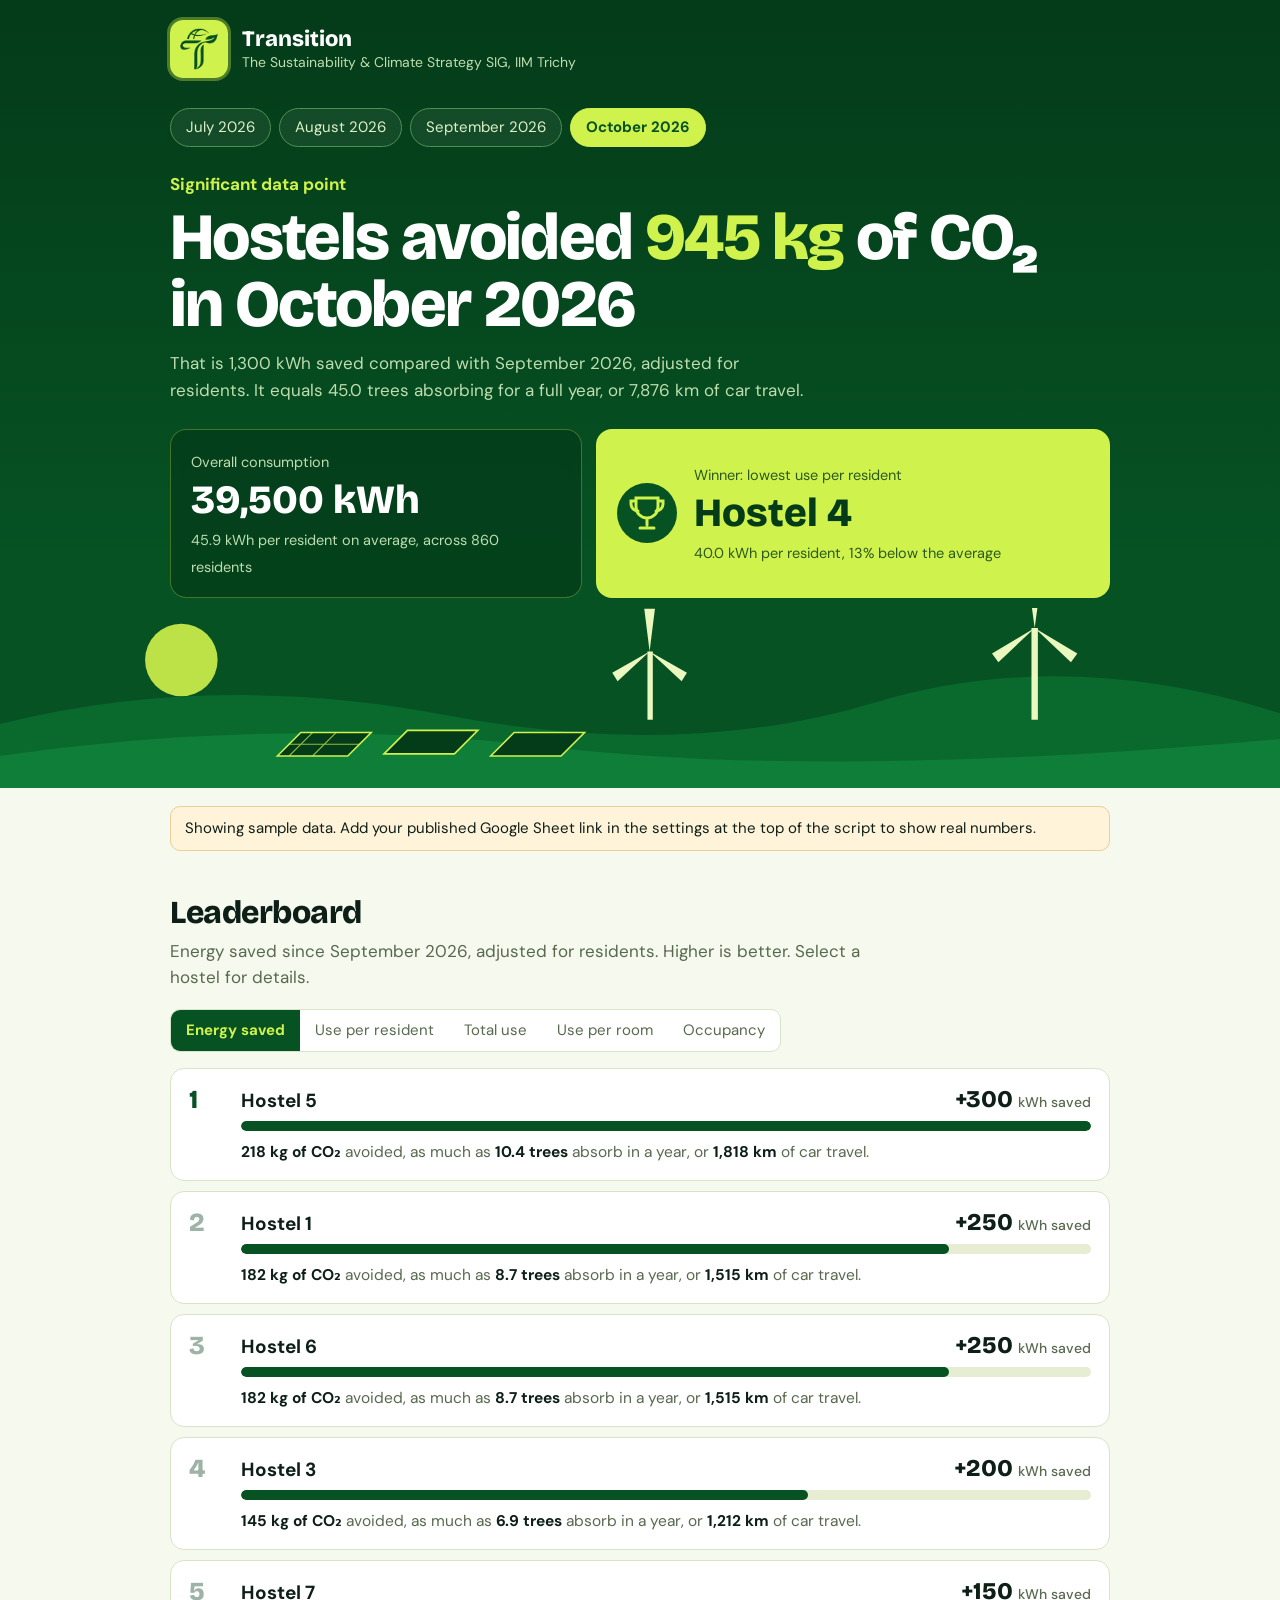
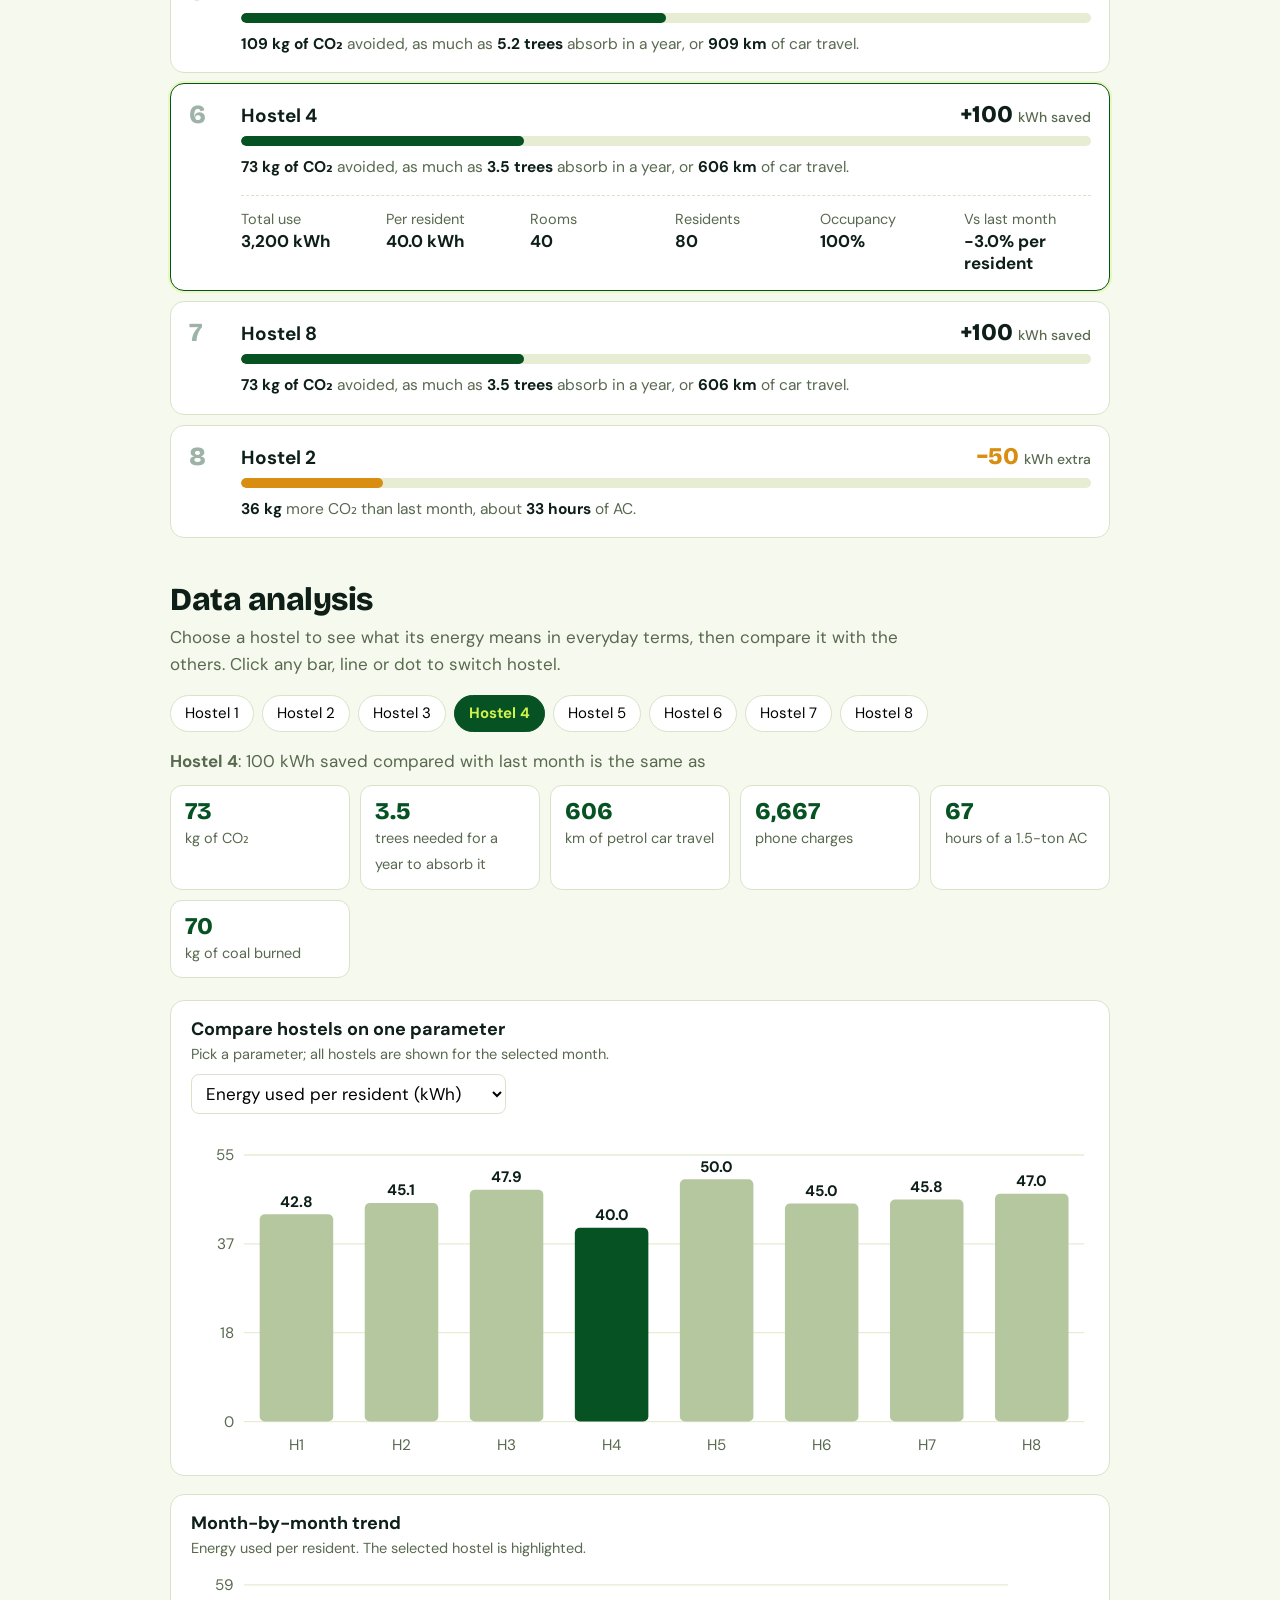
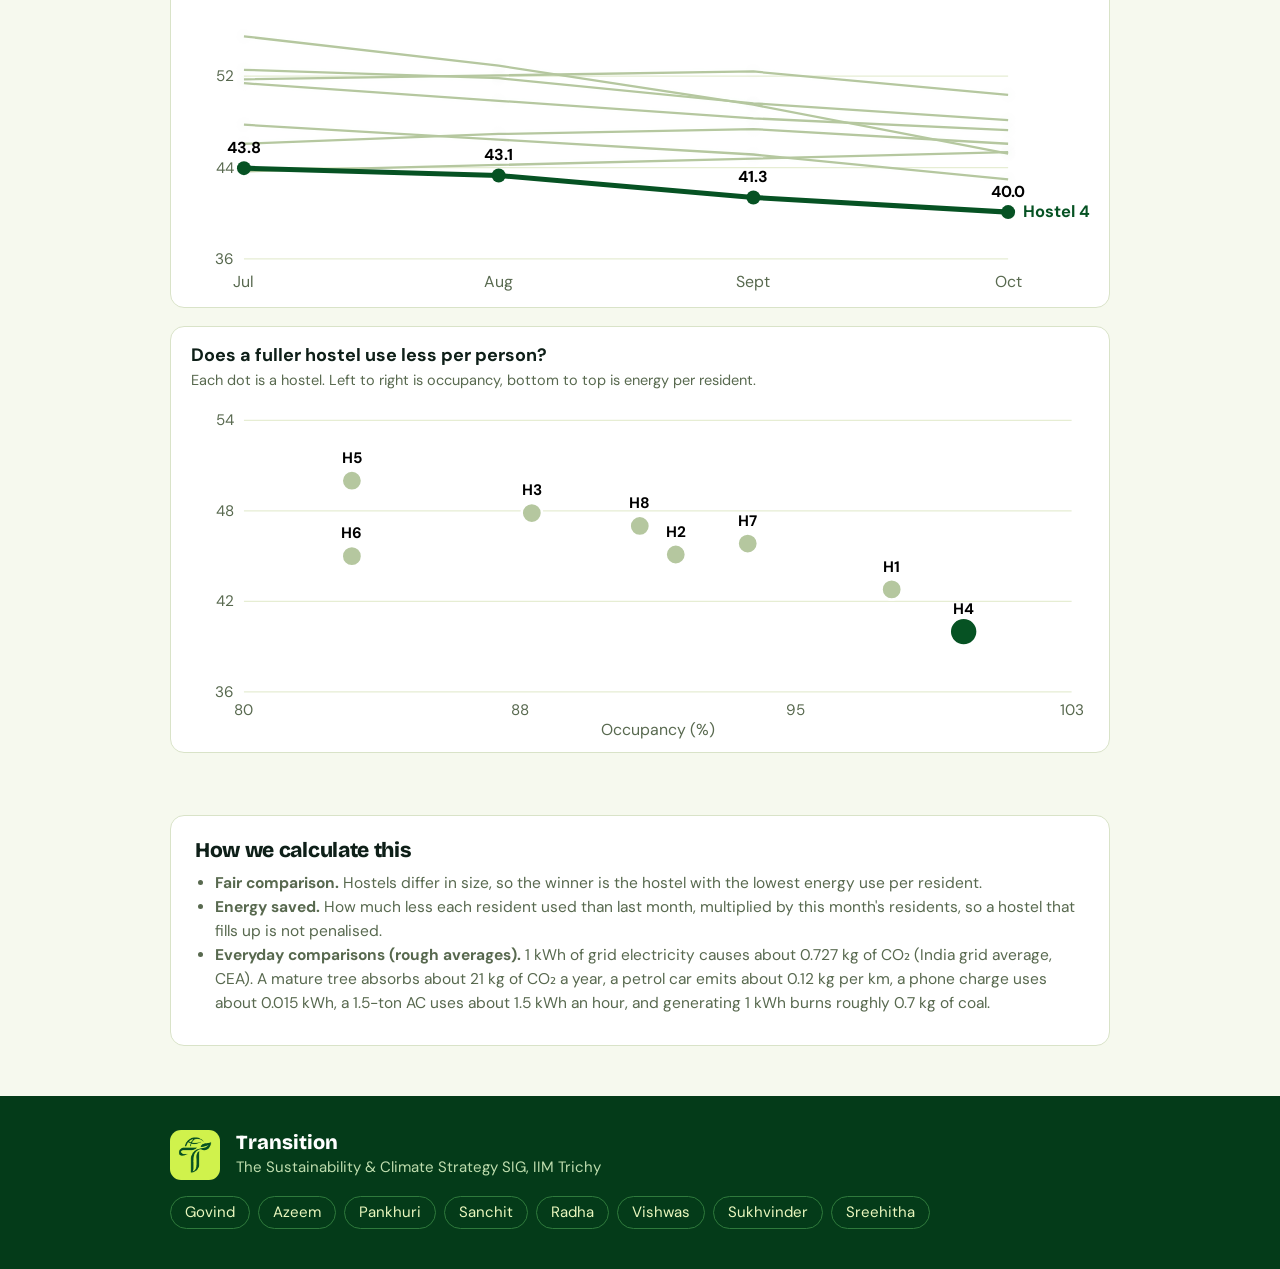
==== index.html @ 3bdf76c7 "Add files via upload" ====
<!DOCTYPE html>
<html lang="en">
<head>
<meta charset="utf-8">
<meta name="viewport" content="width=device-width, initial-scale=1">
<title>Hostel Energy Ranking · Transition, IIM Trichy</title>
<link rel="icon" href="[data-uri]">
<link rel="preconnect" href="https://fonts.googleapis.com">
<link rel="preconnect" href="https://fonts.gstatic.com" crossorigin>
<link href="https://fonts.googleapis.com/css2?family=Bricolage+Grotesque:opsz,wght@12..96,600;12..96,800&family=DM+Sans:wght@400;500;700&display=swap" rel="stylesheet">
<style>
:root{--forest:#065223;--deep:#043B19;--lime:#D0F24C;--mint:#EAF7BE;--paper:#F6F9EE;--ink:#0E1F18;--muted:#58694F;--line:#D9E3C8;--amber:#D98E12;
--head:"Bricolage Grotesque","Segoe UI",system-ui,sans-serif;--body:"DM Sans","Segoe UI",system-ui,sans-serif}
*{box-sizing:border-box}
body{margin:0;background:var(--paper);color:var(--ink);font:400 17px/1.55 var(--body)}
.w{max-width:980px;margin:0 auto;padding:0 20px}
button,select{font:inherit;cursor:pointer}
button:focus-visible,select:focus-visible,.row:focus-visible{outline:3px solid var(--amber);outline-offset:2px}
.hero{position:relative;overflow:hidden;background:linear-gradient(180deg,var(--deep),var(--forest) 70%);color:#fff;padding:20px 0 190px}
.photo{position:absolute;inset:0;width:100%;height:100%;object-fit:cover;opacity:.28;mix-blend-mode:luminosity}
.hero .w{position:relative;z-index:2}
.brand{display:flex;align-items:center;gap:14px;margin-bottom:30px}
.logo{width:58px;height:58px;border-radius:13px;flex:none;box-shadow:0 0 0 3px rgba(208,242,76,.35)}
.brand h2{margin:0;font:800 22px/1.1 var(--head)}.brand p{margin:2px 0 0;color:#BFDDAE;font-size:14px;line-height:1.3}
.months{display:flex;gap:8px;flex-wrap:wrap;margin-bottom:24px}
.months button{background:rgba(255,255,255,.06);border:1px solid #4F8F52;color:#DDF0C8;padding:7px 15px;border-radius:99px;font-size:15px}
.months button[aria-pressed=true]{background:var(--lime);border-color:var(--lime);color:var(--forest);font-weight:700}
.kick{color:var(--lime);font-weight:700;margin:0 0 6px}
.hero h1{font:800 clamp(34px,7vw,66px)/1.02 var(--head);letter-spacing:-.025em;margin:0 0 12px;max-width:14em}
.hero h1 em{font-style:normal;color:var(--lime)}
.lede{color:#BFDDAE;max-width:54ch;margin:0 0 26px}
.cards{display:grid;grid-template-columns:1fr 1.25fr;gap:14px}
.card{background:rgba(4,59,25,.72);backdrop-filter:blur(6px);border:1px solid rgba(208,242,76,.3);border-radius:16px;padding:18px 20px}
.card small{color:#BFDDAE;font-size:14.5px}
.card .n{font:800 clamp(28px,5vw,40px)/1.1 var(--head);margin:4px 0}
.win{display:flex;gap:16px;align-items:center;background:var(--lime);color:var(--deep);border:0}
.win small{color:#2B5A1C}.win svg{flex:none}
.scene{position:absolute;left:0;right:0;bottom:0;width:100%;height:180px;z-index:1}
.blades{transform-box:fill-box;transform-origin:center;animation:spin 7s linear infinite}
@keyframes spin{to{transform:rotate(360deg)}}
section{padding:44px 0 0}
h3{font:800 clamp(24px,4vw,32px)/1.15 var(--head);margin:0 0 6px;letter-spacing:-.015em}
.sub{color:var(--muted);margin:0 0 18px;max-width:62ch}
.seg{display:flex;border:1px solid var(--line);border-radius:10px;overflow:hidden;background:#fff;margin-bottom:16px;flex-wrap:wrap;width:fit-content;max-width:100%}
.seg button{border:0;background:transparent;padding:9px 15px;color:var(--muted);font-size:15px}
.seg button[aria-pressed=true]{background:var(--forest);color:var(--lime);font-weight:700}
.notice{background:#FFF3DA;border:1px solid #EBCF97;border-radius:10px;padding:10px 14px;margin:18px 0 0;font-size:15px}
.board{display:grid;gap:10px}
.row{background:#fff;border:1px solid var(--line);border-radius:14px;padding:16px 18px;display:grid;grid-template-columns:38px 1fr;gap:6px 14px;cursor:pointer}
.row.sel{border-color:var(--forest);box-shadow:0 0 0 2px var(--mint)}
.rank{font:800 26px/1 var(--head);color:#9DB3A7;padding-top:2px}.row:first-child .rank{color:var(--forest)}
.top{display:flex;justify-content:space-between;align-items:baseline;gap:12px}
.nm{font:700 19px var(--body)}.big{font:800 24px var(--head);white-space:nowrap}.big small{font:500 14px var(--body);color:var(--muted)}.big.neg{color:var(--amber)}
.trk{height:10px;background:#E6EDD3;border-radius:5px;margin:8px 0 9px;overflow:hidden}
.bar{height:100%;border-radius:5px;background:var(--forest);width:0;transition:width .6s ease}.bar.neg{background:var(--amber)}
.mean{color:var(--muted);font-size:15.5px}.mean b{color:var(--ink)}
.det{grid-column:2;display:none;grid-template-columns:repeat(auto-fit,minmax(120px,1fr));gap:10px 18px;margin-top:10px;padding-top:12px;border-top:1px dashed var(--line);font-size:14.5px;color:var(--muted)}
.row.sel .det{display:grid}.det b{display:block;color:var(--ink);font:700 17px var(--body)}
.chips{display:flex;gap:8px;flex-wrap:wrap;margin-bottom:16px}
.chips button{border:1px solid var(--line);background:#fff;border-radius:99px;padding:6px 14px;font-size:15px}
.chips button[aria-pressed=true]{background:var(--forest);border-color:var(--forest);color:var(--lime);font-weight:700}
.eq{display:grid;grid-template-columns:repeat(auto-fit,minmax(150px,1fr));gap:10px;margin-bottom:22px}
.eq div{background:#fff;border:1px solid var(--line);border-radius:12px;padding:12px 14px}
.eq strong{display:block;font:800 24px/1.1 var(--head);color:var(--forest)}.eq span{color:var(--muted);font-size:14.5px}
.panel{background:#fff;border:1px solid var(--line);border-radius:14px;padding:16px 12px 10px;margin-bottom:18px}
.panel h4{margin:0 8px 2px;font:700 18px var(--body)}.panel p{margin:0 8px 8px;color:var(--muted);font-size:14.5px}
.panel select{margin:0 8px 8px;padding:7px 10px;border:1px solid var(--line);border-radius:8px;background:#fff;max-width:calc(100% - 16px)}
svg.ch{width:100%;height:auto;display:block}svg.ch [data-h]{cursor:pointer}svg.ch [data-h]:hover{opacity:.8}
.how{background:#fff;border:1px solid var(--line);border-radius:14px;padding:22px 24px;color:var(--muted);font-size:15.5px}
.how h3{font-size:21px;color:var(--ink)}.how ul{padding-left:20px;margin:8px 0}
footer{margin-top:50px;background:var(--deep);color:#BFDDAE;padding:34px 0 40px;font-size:15px}
footer .f{display:flex;gap:16px;align-items:center;margin-bottom:16px}footer img{width:50px;height:50px;border-radius:11px}
footer h2{margin:0;color:#fff;font:800 20px var(--head)}footer p{margin:2px 0 0}
footer ul{list-style:none;padding:0;margin:0;display:flex;flex-wrap:wrap;gap:8px}
footer li{border:1px solid #2F7A3C;border-radius:99px;padding:4px 14px;color:#EAF7BE}
@media (max-width:700px){.cards{grid-template-columns:1fr}.row{grid-template-columns:28px 1fr;padding:14px}.big{font-size:20px}.hero{padding-bottom:150px}.scene{height:140px}}
@media (prefers-reduced-motion:reduce){.bar{transition:none}.blades{animation:none}}
</style>
</head>
<body>
<header class="hero">
  <img class="photo" src="hero.jpg" alt="" onerror="this.remove()">
  <svg class="scene" viewBox="0 0 1200 180" preserveAspectRatio="xMidYMax slice" aria-hidden="true">
    <circle cx="170" cy="60" r="34" fill="#D0F24C" opacity=".9"/>
    <path d="M0 120 Q200 70 420 112 T820 100 T1200 110 V180 H0Z" fill="#0A6A2E"/>
    <path d="M0 150 Q260 112 520 142 T1200 134 V180 H0Z" fill="#0F7E38"/>
    <g fill="#EAF7BE"><rect x="607" y="52" width="5" height="64"/><rect x="967" y="30" width="6" height="86"/></g>
    <g fill="#EAF7BE"><g class="blades"><path d="M609 52 L604 12 L614 12Z M609 52 L644 72 L639 80Z M609 52 L574 72 L579 80Z"/></g>
    <g class="blades"><path d="M970 30 L964 -14 L976 -14Z M970 30 L1010 54 L1004 62Z M970 30 L930 54 L936 62Z"/></g></g>
    <g fill="#043B19" stroke="#D0F24C" stroke-width="1.5"><path d="M260 150l22-22h66l-22 22z"/><path d="M360 148l22-22h66l-22 22z"/><path d="M460 150l22-22h66l-22 22z"/></g>
    <g stroke="#D0F24C" stroke-width="1" opacity=".7"><path d="M271 139h66M293 128l-22 22M315 128l-22 22"/></g>
  </svg>
  <div class="w">
    <div class="brand"><img class="logo" src="[data-uri]" alt="Transition logo"><div><h2>Transition</h2><p>The Sustainability &amp; Climate Strategy SIG, IIM Trichy</p></div></div>
    <div class="months" id="months" role="group" aria-label="Choose month"></div>
    <p class="kick" id="kick"></p>
    <h1 id="h1"></h1><p class="lede" id="lede"></p>
    <div class="cards">
      <div class="card"><small>Overall consumption</small><div class="n" id="tot"></div><small id="totm"></small></div>
      <div class="card win"><svg width="62" height="62" viewBox="0 0 62 62" aria-hidden="true"><circle cx="31" cy="31" r="30" fill="#065223"/><path d="M20 16h22v9a11 11 0 0 1-22 0zM20 19h-5v3a7 7 0 0 0 7 7M42 19h5v3a7 7 0 0 1-7 7M31 36v7M24 46h14" fill="none" stroke="#D0F24C" stroke-width="3" stroke-linecap="round"/></svg>
        <div><small>Winner: lowest use per resident</small><div class="n" id="wn"></div><small id="wm"></small></div></div>
    </div>
  </div>
</header>

<main class="w">
  <div id="notice"></div>
  <section>
    <h3>Leaderboard</h3>
    <p class="sub" id="bs"></p>
    <div class="seg" id="seg" role="group" aria-label="Rank by">
      <button data-m="saved">Energy saved</button><button data-m="rate">Use per resident</button><button data-m="kwh">Total use</button><button data-m="room">Use per room</button><button data-m="occ">Occupancy</button>
    </div>
    <div class="board" id="board"></div>
  </section>

  <section>
    <h3>Data analysis</h3>
    <p class="sub">Choose a hostel to see what its energy means in everyday terms, then compare it with the others. Click any bar, line or dot to switch hostel.</p>
    <div class="chips" id="chips" role="group" aria-label="Choose hostel"></div>
    <p class="sub" id="eqt" style="margin-bottom:10px"></p>
    <div class="eq" id="eq"></div>
    <div class="panel"><h4>Compare hostels on one parameter</h4><p>Pick a parameter; all hostels are shown for the selected month.</p>
      <select id="param" aria-label="Parameter"></select><div id="c1"></div></div>
    <div class="panel"><h4>Month-by-month trend</h4><p>Energy used per resident. The selected hostel is highlighted.</p><div id="c2"></div></div>
    <div class="panel"><h4>Does a fuller hostel use less per person?</h4><p>Each dot is a hostel. Left to right is occupancy, bottom to top is energy per resident.</p><div id="c3"></div></div>
  </section>

  <section>
    <div class="how"><h3>How we calculate this</h3><ul>
      <li><b>Fair comparison.</b> Hostels differ in size, so the winner is the hostel with the lowest energy use per resident.</li>
      <li><b>Energy saved.</b> How much less each resident used than last month, multiplied by this month's residents, so a hostel that fills up is not penalised.</li>
      <li><b>Everyday comparisons (rough averages).</b> 1 kWh of grid electricity causes about <span id="ef"></span> kg of CO₂ (India grid average, CEA). A mature tree absorbs about <span id="tr"></span> kg of CO₂ a year, a petrol car emits about <span id="cr"></span> kg per km, a phone charge uses about <span id="ph"></span> kWh, a 1.5-ton AC uses about <span id="ac"></span> kWh an hour, and generating 1 kWh burns roughly <span id="co"></span> kg of coal.</li></ul></div>
  </section>
</main>

<footer><div class="w">
  <div class="f"><img src="[data-uri]" alt=""><div><h2>Transition</h2><p>The Sustainability &amp; Climate Strategy SIG, IIM Trichy</p></div></div>
  <ul><li>Govind</li><li>Azeem</li><li>Pankhuri</li><li>Sanchit</li><li>Radha</li><li>Vishwas</li><li>Sukhvinder</li><li>Sreehitha</li></ul>
</div></footer>

<script>
/* ============ SETTINGS ============ */
const CFG={SHEET_CSV_URL:"",   // paste your published Google Sheet CSV link here
  EF:0.727,   // kg CO2 per kWh, India grid average (CEA). Update when CEA publishes a newer figure.
  TREE:21,    // kg CO2 absorbed by a tree per year
  CAR:0.12,   // kg CO2 per km, petrol car
  PHONE:0.015,// kWh per full phone charge
  AC:1.5,     // kWh per hour, 1.5-ton AC
  COAL:0.7};  // kg coal per kWh generated (rough)
/* Sheet columns (row 1): month | hostel | energy_kwh | rooms | residents | occupancy_pct   (month looks like 2026-10) */
/* ================================== */
const MS=["2026-07","2026-08","2026-09","2026-10"];
const SAMPLE=[["Hostel 1",60,118,[5600,5450,5300,5050]],["Hostel 2",50,92,[4000,4050,4100,4150]],["Hostel 3",80,140,[7300,7200,6900,6700]],["Hostel 4",40,80,[3500,3450,3300,3200]],["Hostel 5",90,150,[7700,7750,7800,7500]],["Hostel 6",36,60,[3300,3150,2950,2700]],["Hostel 7",64,120,[5500,5600,5650,5500]],["Hostel 8",55,100,[5100,4950,4800,4700]]]
.flatMap(([hostel,rooms,res,k])=>k.map((kwh,i)=>({month:MS[i],hostel,kwh,rooms,res,occ:Math.round(res/rooms/2*100)})));
let rows=[],months=[],month="",metric="saved",sel=null,param="rate",D=[];
const $=id=>document.getElementById(id),nf=(n,d=0)=>n.toLocaleString("en-IN",{maximumFractionDigits:d,minimumFractionDigits:d});
const mName=m=>{const[y,o]=m.split("-");return new Date(y,o-1).toLocaleString("en-IN",{month:"long",year:"numeric"})};
const mShort=m=>{const[y,o]=m.split("-");return new Date(y,o-1).toLocaleString("en-IN",{month:"short"})};
const num=v=>{const n=parseFloat(String(v).replace(/[^0-9.\-]/g,""));return isNaN(n)?null:n};
function parseCSV(t){const R=[];let r=[],c="",q=false;
 for(let i=0;i<t.length;i++){const ch=t[i];
  if(q){if(ch=='"'&&t[i+1]=='"'){c+='"';i++}else if(ch=='"')q=false;else c+=ch}
  else if(ch=='"')q=true;else if(ch==","){r.push(c);c=""}
  else if(ch=="\n"||ch=="\r"){if(ch=="\r"&&t[i+1]=="\n")i++;r.push(c);R.push(r);r=[];c=""}else c+=ch}
 if(c||r.length){r.push(c);R.push(r)}
 const h=R.shift().map(x=>x.trim().toLowerCase());return R.filter(x=>x.some(y=>y.trim())).map(x=>Object.fromEntries(h.map((k,i)=>[k,x[i]])))}
async function load(){
 if(!CFG.SHEET_CSV_URL){rows=SAMPLE;$("notice").innerHTML='<div class="notice">Showing sample data. Add your published Google Sheet link in the settings at the top of the script to show real numbers.</div>';return}
 try{const res=await fetch(CFG.SHEET_CSV_URL,{cache:"no-store"});if(!res.ok)throw 0;
  rows=parseCSV(await res.text()).map(r=>({month:(r.month||"").trim().slice(0,7),hostel:(r.hostel||"").trim(),kwh:num(r.energy_kwh),rooms:num(r.rooms),res:num(r.residents),occ:num(r.occupancy_pct)})).filter(r=>/^\d{4}-\d{2}$/.test(r.month)&&r.hostel&&r.kwh!=null&&r.res&&r.rooms);
  if(!rows.length)throw 0}catch(e){rows=SAMPLE;$("notice").innerHTML='<div class="notice">Could not load the live sheet, so sample data is shown. Check that the sheet is published as CSV and the column names match.</div>'}}
function calc(m){const i=months.indexOf(m),pm=i>0?months[i-1]:null;
 return rows.filter(r=>r.month===m).map(r=>{const p=pm&&rows.find(x=>x.month===pm&&x.hostel===r.hostel),rate=r.kwh/r.res;
  return{...r,rate,room:r.kwh/r.rooms,pm,saved:p?(p.kwh/p.res-rate)*r.res:null,pct:p?(rate/(p.kwh/p.res)-1)*100:null}})}
const co2=k=>k*CFG.EF;
const eqs=k=>[[nf(co2(k)),"kg of CO₂"],[nf(co2(k)/CFG.TREE,1),"trees needed for a year to absorb it"],[nf(co2(k)/CFG.CAR),"km of petrol car travel"],[nf(k/CFG.PHONE),"phone charges"],[nf(k/CFG.AC),"hours of a 1.5-ton AC"],[nf(k*CFG.COAL),"kg of coal burned"]];
const PARAMS={rate:["Energy used per resident (kWh)",h=>h.rate,1],kwh:["Total energy used (kWh)",h=>h.kwh,0],co2:["CO₂ emitted (kg)",h=>co2(h.kwh),0],trees:["Trees to absorb it for a year",h=>co2(h.kwh)/CFG.TREE,1],car:["Car km with the same CO₂",h=>co2(h.kwh)/CFG.CAR,0],ac:["AC hours of the same energy",h=>h.kwh/CFG.AC,0],coal:["Coal burned (kg)",h=>h.kwh*CFG.COAL,0],saved:["Energy saved vs last month (kWh)",h=>h.saved,0],co2s:["CO₂ avoided vs last month (kg)",h=>h.saved==null?null:co2(h.saved),0]};

function hero(){
 const has=D.some(x=>x.saved!=null),tot=D.reduce((s,x)=>s+x.kwh,0),res=D.reduce((s,x)=>s+x.res,0),pm=D[0]&&D[0].pm;
 if(has){const net=D.reduce((s,x)=>s+(x.saved||0),0),a=Math.abs(net);
  $("kick").textContent="Significant data point";
  $("h1").innerHTML=net>=0?`Hostels avoided <em>${nf(co2(a))} kg</em> of CO₂ in ${mName(month)}`:`Hostels added <em>${nf(co2(a))} kg</em> of CO₂ in ${mName(month)}`;
  $("lede").textContent=`That is ${nf(a)} kWh ${net>=0?"saved":"extra"} compared with ${mName(pm)}, adjusted for residents. It equals ${nf(co2(a)/CFG.TREE,1)} trees absorbing for a full year, or ${nf(co2(a)/CFG.CAR)} km of car travel.`;
 }else{$("kick").textContent="Baseline month";
  $("h1").innerHTML=`Hostels emitted <em>${nf(co2(tot))} kg</em> of CO₂ in ${mName(month)}`;
  $("lede").textContent="This is the first month on record, so it is our baseline. Savings will show from next month."}
 $("tot").textContent=nf(tot)+" kWh";$("totm").textContent=`${nf(tot/res,1)} kWh per resident on average, across ${nf(res)} residents`;
 const w=D.slice().sort((a,b)=>a.rate-b.rate)[0],avg=tot/res;
 $("wn").textContent=w.hostel;$("wm").textContent=`${nf(w.rate,1)} kWh per resident, ${nf((1-w.rate/avg)*100)}% below the average`;
 $("months").innerHTML=months.map(m=>`<button data-mo="${m}" aria-pressed="${m===month}">${mName(m)}</button>`).join("");
 return w}

function board(has){
 const m=(metric==="saved"&&!has)?"rate":metric,key={saved:"saved",rate:"rate",kwh:"kwh",room:"room",occ:"occ"}[m],desc=m==="saved"||m==="occ",pm=D[0]&&D[0].pm;
 document.querySelectorAll("#seg button").forEach(b=>b.setAttribute("aria-pressed",b.dataset.m===m));
 const list=D.filter(x=>x[key]!=null).sort((a,b)=>desc?b[key]-a[key]:a[key]-b[key]);
 $("bs").textContent={saved:`Energy saved since ${pm?mName(pm):"last month"}, adjusted for residents. Higher is better.`,rate:"Energy used per resident. Lower is better.",kwh:"Total energy used. Lower is better.",room:"Energy used per room. Lower is better.",occ:"Share of beds filled. Select a hostel for details."}[m]+" Select a hostel for details.";
 const mx=Math.max(...list.map(x=>Math.abs(x[key])),1);
 $("board").innerHTML=list.map((h,i)=>{const v=h[key],neg=m==="saved"&&v<0;
  const val=m==="saved"?`${v>=0?"+":"−"}${nf(Math.abs(v))} <small>kWh ${v>=0?"saved":"extra"}</small>`:m==="rate"?`${nf(v,1)} <small>kWh per resident</small>`:m==="room"?`${nf(v,1)} <small>kWh per room</small>`:m==="occ"?`${nf(v)}% <small>occupied</small>`:`${nf(v)} <small>kWh</small>`;
  const mean=m==="saved"?(v>=0?`<b>${nf(co2(v))} kg of CO₂</b> avoided, as much as <b>${nf(co2(v)/CFG.TREE,1)} trees</b> absorb in a year, or <b>${nf(co2(v)/CFG.CAR)} km</b> of car travel.`:`<b>${nf(co2(-v))} kg</b> more CO₂ than last month, about <b>${nf(-v/CFG.AC)} hours</b> of AC.`)
   :m==="occ"?`<b>${nf(h.res)} residents</b> in ${nf(h.rooms)} rooms, using ${nf(h.rate,1)} kWh each.`
   :m==="room"?`<b>${nf(co2(v),1)} kg of CO₂</b> per room this month.`
   :`<b>${nf(co2(m==="rate"?v:v/h.res*h.res),m==="rate"?1:0)} kg of CO₂</b> ${m==="rate"?"per resident":"emitted"} this month, about <b>${nf(m==="rate"?v/CFG.AC:v/CFG.AC,0)} AC hours</b> of energy.`;
  return `<div class="row ${h.hostel===sel?"sel":""}" tabindex="0" role="button" aria-expanded="${h.hostel===sel}" data-h="${h.hostel}"><div class="rank">${i+1}</div>
   <div><div class="top"><span class="nm">${h.hostel}</span><span class="big ${neg?"neg":""}">${val}</span></div><div class="trk"><div class="bar ${neg?"neg":""}" data-w="${Math.max(Math.abs(v)/mx*100,2)}"></div></div><div class="mean">${mean}</div></div>
   <div class="det"><span>Total use<b>${nf(h.kwh)} kWh</b></span><span>Per resident<b>${nf(h.rate,1)} kWh</b></span><span>Rooms<b>${nf(h.rooms)}</b></span><span>Residents<b>${nf(h.res)}</b></span><span>Occupancy<b>${h.occ!=null?nf(h.occ)+"%":"n/a"}</b></span><span>Vs last month<b>${h.pct==null?"n/a":(h.pct>0?"+":"")+nf(h.pct,1)+"% per resident"}</b></span></div></div>`}).join("");
 requestAnimationFrame(()=>requestAnimationFrame(()=>document.querySelectorAll(".bar").forEach(b=>b.style.width=b.dataset.w+"%")))}

const G="#065223",GR="#B5C79F",AX="#58694F";
function axes(L,R,T,H,B,W,mn,mx){let s="";for(let k=0;k<4;k++){const v=mn+(mx-mn)*k/3,y=T+(1-(v-mn)/(mx-mn))*(H-T-B);s+=`<line x1="${L}" x2="${W-R}" y1="${y}" y2="${y}" stroke="#E6EDD3"/><text x="${L-8}" y="${y+4}" text-anchor="end" font-size="12" fill="${AX}">${nf(v,mx<20?1:0)}</text>`}return s}
function analysis(){
 $("chips").innerHTML=D.map(h=>`<button data-h="${h.hostel}" aria-pressed="${h.hostel===sel}">${h.hostel}</button>`).join("");
 const h=D.find(x=>x.hostel===sel);if(!h)return;
 const useSaved=h.saved!=null&&h.saved>0,k=useSaved?h.saved:h.kwh;
 $("eqt").innerHTML=`<b>${sel}</b>: ${useSaved?`${nf(k)} kWh saved compared with last month is the same as`:`${nf(k)} kWh used this month is the same as`}`;
 $("eq").innerHTML=eqs(k).map(([a,b])=>`<div><strong>${a}</strong><span>${b}</span></div>`).join("");
 $("param").innerHTML=Object.entries(PARAMS).map(([k,v])=>`<option value="${k}" ${k===param?"selected":""}>${v[0]}</option>`).join("");
 const [lab,f,d]=PARAMS[param],items=D.map(x=>[x.hostel,f(x)]).filter(x=>x[1]!=null);
 if(items.length){const W=720,H=270,L=48,R=10,T=26,B=34,lo=Math.min(0,...items.map(x=>x[1])),hi=Math.max(...items.map(x=>x[1]),1)*1.1,Y=v=>T+(1-(v-lo)/(hi-lo))*(H-T-B),bw=(W-L-R)/items.length;
  let s=`<svg class="ch" viewBox="0 0 ${W} ${H}" role="img" aria-label="${lab}">`+axes(L,R,T,H,B,W,lo,hi);
  items.forEach(([n,v],i)=>{const x=L+i*bw+bw*.15,y=Math.min(Y(v),Y(0));s+=`<rect data-h="${n}" x="${x}" y="${y}" width="${bw*.7}" height="${Math.abs(Y(v)-Y(0))}" rx="4" fill="${n===sel?G:GR}"><title>${n}: ${nf(v,d)}</title></rect><text x="${x+bw*.35}" y="${y-6}" text-anchor="middle" font-size="12" font-weight="700" fill="#0E1F18">${nf(v,d)}</text><text x="${x+bw*.35}" y="${H-12}" text-anchor="middle" font-size="12" fill="${AX}">${n.replace("Hostel ","H")}</text>`});
  $("c1").innerHTML=s+"</svg>"}else $("c1").innerHTML='<p class="sub" style="padding:8px">This parameter needs a previous month of data.</p>';
 const hs=[...new Set(rows.map(r=>r.hostel))];
 if(months.length<2)$("c2").innerHTML='<p class="sub" style="padding:8px">The trend appears once there are two months of data.</p>';
 else{const W=720,H=260,L=48,R=70,T=14,B=30,v=rows.map(r=>r.kwh/r.res),mx=Math.max(...v)*1.08,mn=Math.min(...v)*.9,X=i=>L+i*(W-L-R)/(months.length-1),Y=q=>T+(1-(q-mn)/(mx-mn))*(H-T-B);
  const pts=n=>months.map((m,i)=>{const r=rows.find(x=>x.month===m&&x.hostel===n);return r?[X(i),Y(r.kwh/r.res),r.kwh/r.res,m]:null}).filter(Boolean);
  let s=`<svg class="ch" viewBox="0 0 ${W} ${H}" role="img" aria-label="Energy per resident by month">`+axes(L,R,T,H,B,W,mn,mx);
  months.forEach((m,i)=>s+=`<text x="${X(i)}" y="${H-8}" text-anchor="middle" font-size="12.5" fill="${AX}">${mShort(m)}</text>`);
  hs.filter(n=>n!==sel).forEach(n=>{const p=pts(n);s+=`<polyline data-h="${n}" points="${p.map(q=>q[0]+","+q[1]).join(" ")}" fill="none" stroke="${GR}" stroke-width="6" stroke-opacity=".01" stroke-linecap="round"/><polyline data-h="${n}" points="${p.map(q=>q[0]+","+q[1]).join(" ")}" fill="none" stroke="${GR}" stroke-width="1.8" pointer-events="none"/>`+p.map(q=>`<circle data-h="${n}" cx="${q[0]}" cy="${q[1]}" r="6" fill="${GR}" fill-opacity=".01"><title>${n}, ${mShort(q[3])}: ${nf(q[2],1)} kWh per resident</title></circle>`).join("")});
  const p=pts(sel);if(p.length){s+=`<polyline points="${p.map(q=>q[0]+","+q[1]).join(" ")}" fill="none" stroke="${G}" stroke-width="4" stroke-linejoin="round"/>`+p.map(q=>`<circle cx="${q[0]}" cy="${q[1]}" r="5.5" fill="${G}"><title>${sel}, ${mShort(q[3])}: ${nf(q[2],1)} kWh per resident</title></circle><text x="${q[0]}" y="${q[1]-12}" text-anchor="middle" font-size="12.5" font-weight="700">${nf(q[2],1)}</text>`).join("")+`<text x="${p[p.length-1][0]+12}" y="${p[p.length-1][1]+4}" font-size="13" font-weight="700" fill="${G}">${sel}</text>`}
  $("c2").innerHTML=s+"</svg>"}
 const sc=D.filter(x=>x.occ!=null);
 if(sc.length<3)$("c3").innerHTML='<p class="sub" style="padding:8px">Add occupancy_pct to the sheet to see this chart.</p>';
 else{const W=720,H=270,L=48,R=20,T=16,B=40,xs=sc.map(x=>x.occ),ys=sc.map(x=>x.rate),x0=Math.min(...xs)-3,x1=Math.max(...xs)+3,y0=Math.min(...ys)*.9,y1=Math.max(...ys)*1.08,X=v=>L+(v-x0)/(x1-x0)*(W-L-R),Y=v=>T+(1-(v-y0)/(y1-y0))*(H-T-B);
  let s=`<svg class="ch" viewBox="0 0 ${W} ${H}" role="img" aria-label="Occupancy against energy per resident">`+axes(L,R,T,H,B,W,y0,y1)+`<text x="${(L+W-R)/2}" y="${H-6}" text-anchor="middle" font-size="12.5" fill="${AX}">Occupancy (%)</text>`;
  for(let k=0;k<4;k++){const v=x0+(x1-x0)*k/3;s+=`<text x="${X(v)}" y="${H-22}" text-anchor="middle" font-size="12" fill="${AX}">${nf(v)}</text>`}
  sc.forEach(x=>s+=`<circle data-h="${x.hostel}" cx="${X(x.occ)}" cy="${Y(x.rate)}" r="${x.hostel===sel?11:8}" fill="${x.hostel===sel?G:GR}" stroke="#fff" stroke-width="2"><title>${x.hostel}: ${nf(x.occ)}% occupied, ${nf(x.rate,1)} kWh per resident</title></circle><text x="${X(x.occ)}" y="${Y(x.rate)-14}" text-anchor="middle" font-size="12" font-weight="700" pointer-events="none">${x.hostel.replace("Hostel ","H")}</text>`);
  $("c3").innerHTML=s+"</svg>"}}

function render(){D=calc(month);const has=D.some(x=>x.saved!=null),w=hero();if(!D.find(x=>x.hostel===sel))sel=w.hostel;board(has);analysis()}
function pick(e){if(e.type==="keydown"&&e.key!=="Enter"&&e.key!==" ")return;const t=e.target.closest("[data-h]");if(!t)return;e.preventDefault();sel=t.dataset.h;render()}
$("months").addEventListener("click",e=>{const b=e.target.closest("button");if(b){month=b.dataset.mo;sel=null;render()}});
$("seg").addEventListener("click",e=>{const b=e.target.closest("button");if(b){metric=b.dataset.m;render()}});
$("param").addEventListener("change",e=>{param=e.target.value;analysis()});
["board","chips","c1","c2","c3"].forEach(i=>{$(i).addEventListener("click",pick);$(i).addEventListener("keydown",pick)});
load().then(()=>{months=[...new Set(rows.map(r=>r.month))].sort();month=months[months.length-1];
 Object.entries({ef:"EF",tr:"TREE",cr:"CAR",ph:"PHONE",ac:"AC",co:"COAL"}).forEach(([i,k])=>$(i).textContent=CFG[k]);render()});
</script>
</body>
</html>
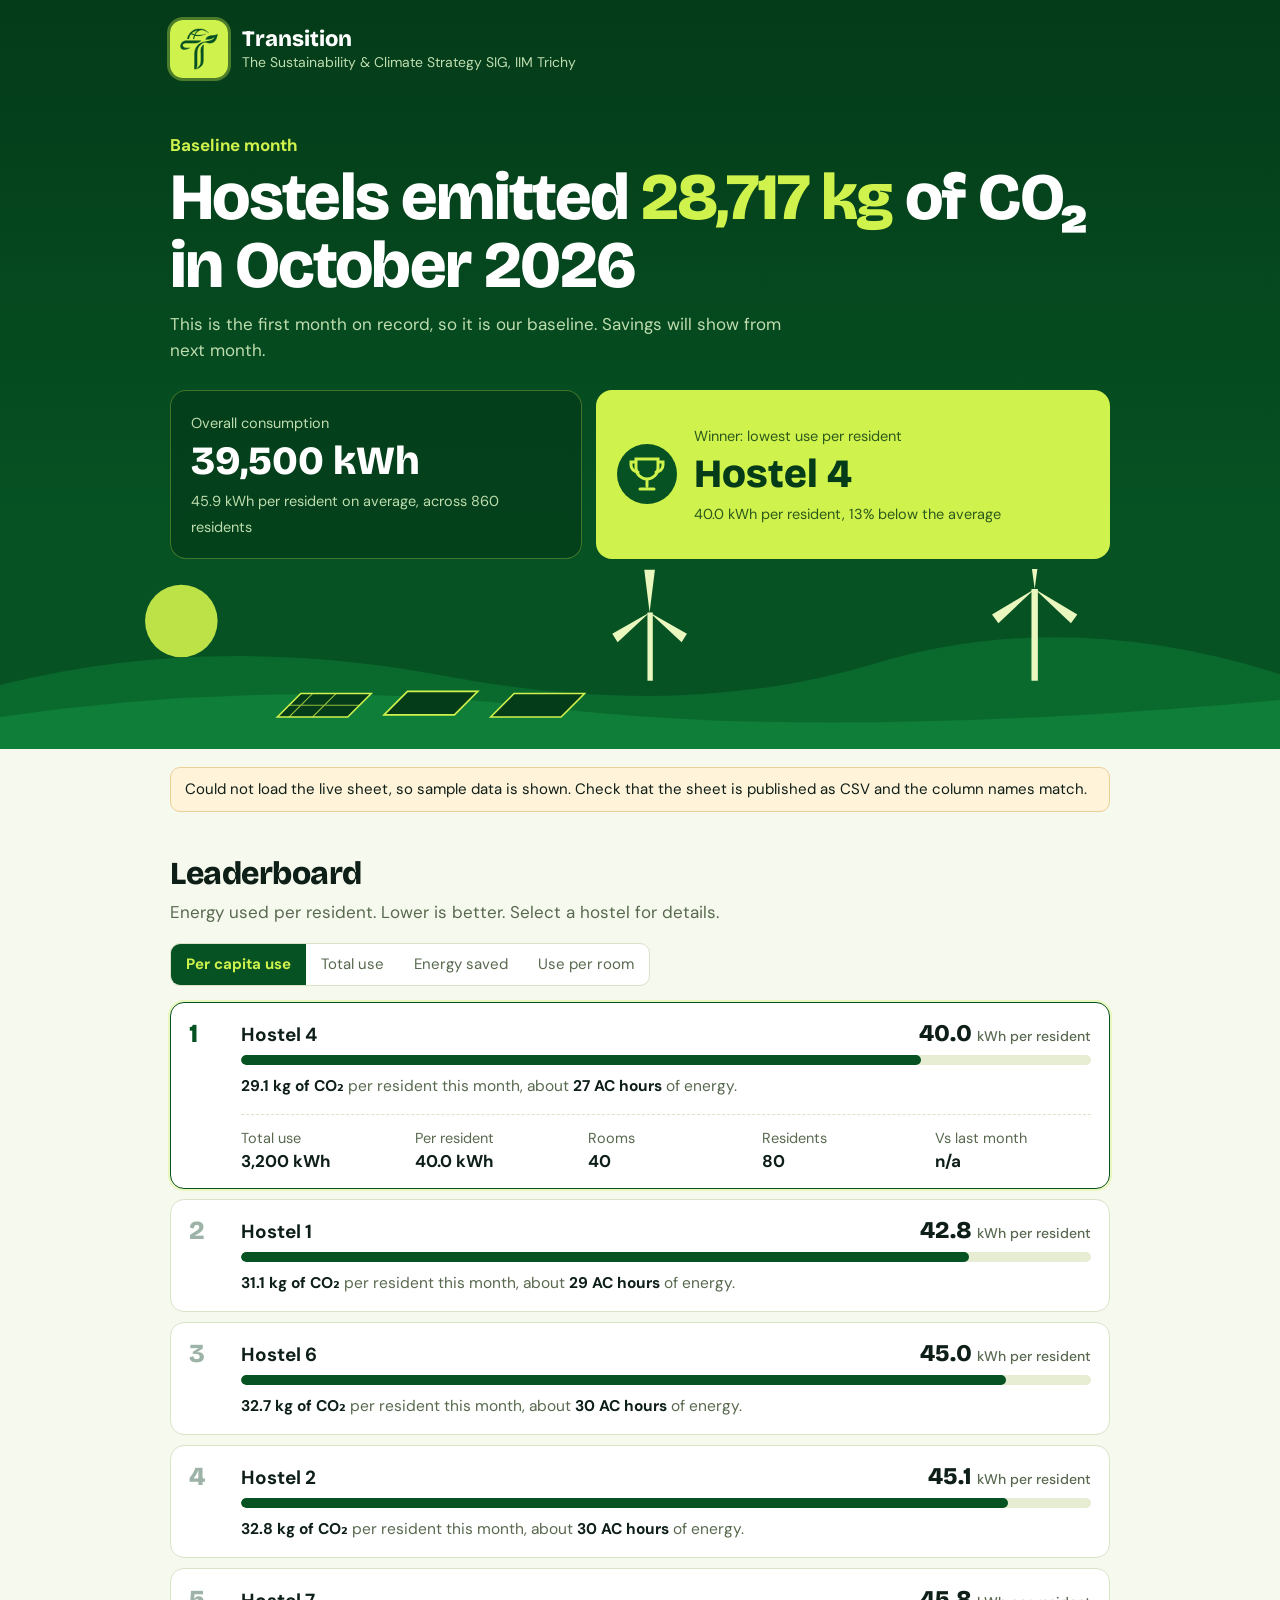
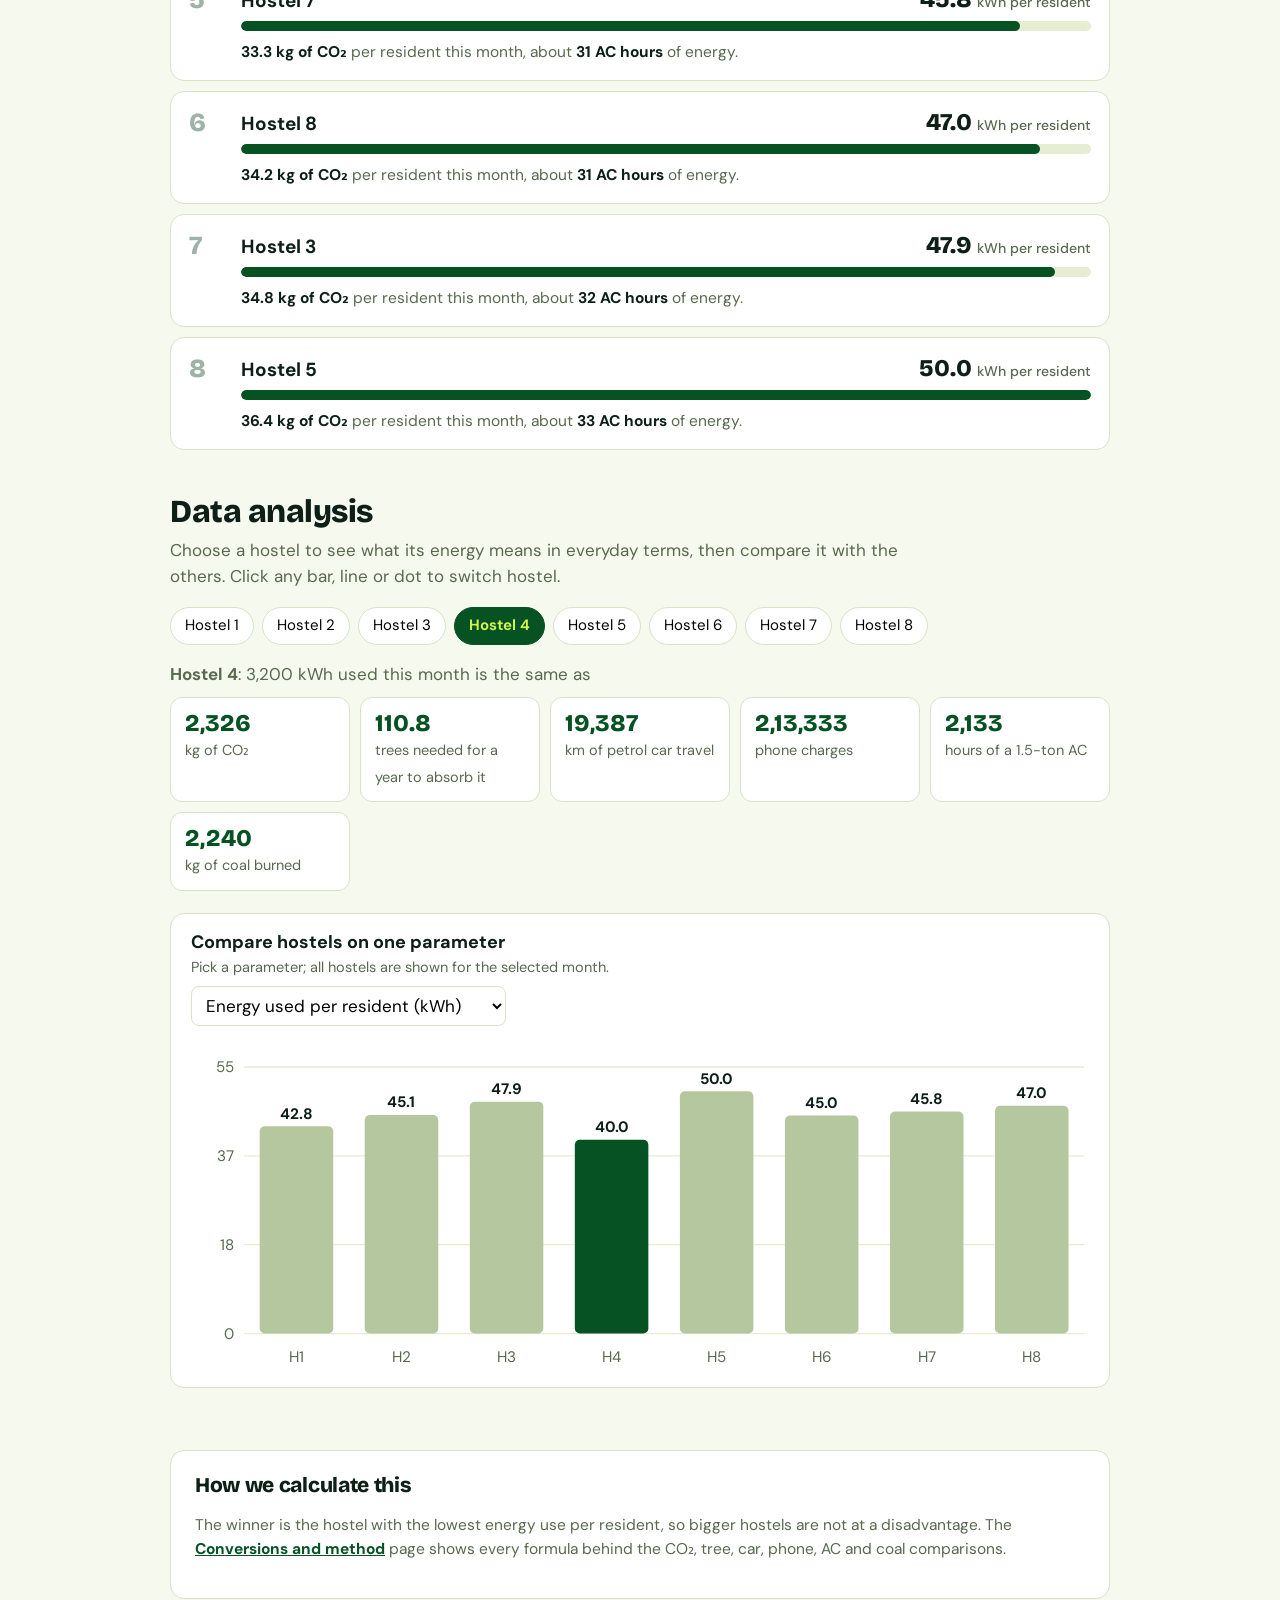
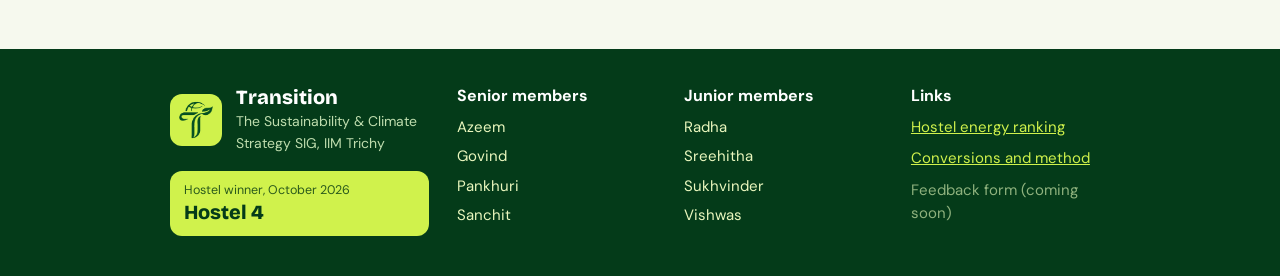
==== commit 41649c6e: "Add files via upload" ====
--- a/index.html
+++ b/index.html
@@ -4,78 +4,10 @@
 <meta charset="utf-8">
 <meta name="viewport" content="width=device-width, initial-scale=1">
 <title>Hostel Energy Ranking · Transition, IIM Trichy</title>
-<link rel="icon" href="[data-uri]">
 <link rel="preconnect" href="https://fonts.googleapis.com">
 <link rel="preconnect" href="https://fonts.gstatic.com" crossorigin>
 <link href="https://fonts.googleapis.com/css2?family=Bricolage+Grotesque:opsz,wght@12..96,600;12..96,800&family=DM+Sans:wght@400;500;700&display=swap" rel="stylesheet">
-<style>
-:root{--forest:#065223;--deep:#043B19;--lime:#D0F24C;--mint:#EAF7BE;--paper:#F6F9EE;--ink:#0E1F18;--muted:#58694F;--line:#D9E3C8;--amber:#D98E12;
---head:"Bricolage Grotesque","Segoe UI",system-ui,sans-serif;--body:"DM Sans","Segoe UI",system-ui,sans-serif}
-*{box-sizing:border-box}
-body{margin:0;background:var(--paper);color:var(--ink);font:400 17px/1.55 var(--body)}
-.w{max-width:980px;margin:0 auto;padding:0 20px}
-button,select{font:inherit;cursor:pointer}
-button:focus-visible,select:focus-visible,.row:focus-visible{outline:3px solid var(--amber);outline-offset:2px}
-.hero{position:relative;overflow:hidden;background:linear-gradient(180deg,var(--deep),var(--forest) 70%);color:#fff;padding:20px 0 190px}
-.photo{position:absolute;inset:0;width:100%;height:100%;object-fit:cover;opacity:.28;mix-blend-mode:luminosity}
-.hero .w{position:relative;z-index:2}
-.brand{display:flex;align-items:center;gap:14px;margin-bottom:30px}
-.logo{width:58px;height:58px;border-radius:13px;flex:none;box-shadow:0 0 0 3px rgba(208,242,76,.35)}
-.brand h2{margin:0;font:800 22px/1.1 var(--head)}.brand p{margin:2px 0 0;color:#BFDDAE;font-size:14px;line-height:1.3}
-.months{display:flex;gap:8px;flex-wrap:wrap;margin-bottom:24px}
-.months button{background:rgba(255,255,255,.06);border:1px solid #4F8F52;color:#DDF0C8;padding:7px 15px;border-radius:99px;font-size:15px}
-.months button[aria-pressed=true]{background:var(--lime);border-color:var(--lime);color:var(--forest);font-weight:700}
-.kick{color:var(--lime);font-weight:700;margin:0 0 6px}
-.hero h1{font:800 clamp(34px,7vw,66px)/1.02 var(--head);letter-spacing:-.025em;margin:0 0 12px;max-width:14em}
-.hero h1 em{font-style:normal;color:var(--lime)}
-.lede{color:#BFDDAE;max-width:54ch;margin:0 0 26px}
-.cards{display:grid;grid-template-columns:1fr 1.25fr;gap:14px}
-.card{background:rgba(4,59,25,.72);backdrop-filter:blur(6px);border:1px solid rgba(208,242,76,.3);border-radius:16px;padding:18px 20px}
-.card small{color:#BFDDAE;font-size:14.5px}
-.card .n{font:800 clamp(28px,5vw,40px)/1.1 var(--head);margin:4px 0}
-.win{display:flex;gap:16px;align-items:center;background:var(--lime);color:var(--deep);border:0}
-.win small{color:#2B5A1C}.win svg{flex:none}
-.scene{position:absolute;left:0;right:0;bottom:0;width:100%;height:180px;z-index:1}
-.blades{transform-box:fill-box;transform-origin:center;animation:spin 7s linear infinite}
-@keyframes spin{to{transform:rotate(360deg)}}
-section{padding:44px 0 0}
-h3{font:800 clamp(24px,4vw,32px)/1.15 var(--head);margin:0 0 6px;letter-spacing:-.015em}
-.sub{color:var(--muted);margin:0 0 18px;max-width:62ch}
-.seg{display:flex;border:1px solid var(--line);border-radius:10px;overflow:hidden;background:#fff;margin-bottom:16px;flex-wrap:wrap;width:fit-content;max-width:100%}
-.seg button{border:0;background:transparent;padding:9px 15px;color:var(--muted);font-size:15px}
-.seg button[aria-pressed=true]{background:var(--forest);color:var(--lime);font-weight:700}
-.notice{background:#FFF3DA;border:1px solid #EBCF97;border-radius:10px;padding:10px 14px;margin:18px 0 0;font-size:15px}
-.board{display:grid;gap:10px}
-.row{background:#fff;border:1px solid var(--line);border-radius:14px;padding:16px 18px;display:grid;grid-template-columns:38px 1fr;gap:6px 14px;cursor:pointer}
-.row.sel{border-color:var(--forest);box-shadow:0 0 0 2px var(--mint)}
-.rank{font:800 26px/1 var(--head);color:#9DB3A7;padding-top:2px}.row:first-child .rank{color:var(--forest)}
-.top{display:flex;justify-content:space-between;align-items:baseline;gap:12px}
-.nm{font:700 19px var(--body)}.big{font:800 24px var(--head);white-space:nowrap}.big small{font:500 14px var(--body);color:var(--muted)}.big.neg{color:var(--amber)}
-.trk{height:10px;background:#E6EDD3;border-radius:5px;margin:8px 0 9px;overflow:hidden}
-.bar{height:100%;border-radius:5px;background:var(--forest);width:0;transition:width .6s ease}.bar.neg{background:var(--amber)}
-.mean{color:var(--muted);font-size:15.5px}.mean b{color:var(--ink)}
-.det{grid-column:2;display:none;grid-template-columns:repeat(auto-fit,minmax(120px,1fr));gap:10px 18px;margin-top:10px;padding-top:12px;border-top:1px dashed var(--line);font-size:14.5px;color:var(--muted)}
-.row.sel .det{display:grid}.det b{display:block;color:var(--ink);font:700 17px var(--body)}
-.chips{display:flex;gap:8px;flex-wrap:wrap;margin-bottom:16px}
-.chips button{border:1px solid var(--line);background:#fff;border-radius:99px;padding:6px 14px;font-size:15px}
-.chips button[aria-pressed=true]{background:var(--forest);border-color:var(--forest);color:var(--lime);font-weight:700}
-.eq{display:grid;grid-template-columns:repeat(auto-fit,minmax(150px,1fr));gap:10px;margin-bottom:22px}
-.eq div{background:#fff;border:1px solid var(--line);border-radius:12px;padding:12px 14px}
-.eq strong{display:block;font:800 24px/1.1 var(--head);color:var(--forest)}.eq span{color:var(--muted);font-size:14.5px}
-.panel{background:#fff;border:1px solid var(--line);border-radius:14px;padding:16px 12px 10px;margin-bottom:18px}
-.panel h4{margin:0 8px 2px;font:700 18px var(--body)}.panel p{margin:0 8px 8px;color:var(--muted);font-size:14.5px}
-.panel select{margin:0 8px 8px;padding:7px 10px;border:1px solid var(--line);border-radius:8px;background:#fff;max-width:calc(100% - 16px)}
-svg.ch{width:100%;height:auto;display:block}svg.ch [data-h]{cursor:pointer}svg.ch [data-h]:hover{opacity:.8}
-.how{background:#fff;border:1px solid var(--line);border-radius:14px;padding:22px 24px;color:var(--muted);font-size:15.5px}
-.how h3{font-size:21px;color:var(--ink)}.how ul{padding-left:20px;margin:8px 0}
-footer{margin-top:50px;background:var(--deep);color:#BFDDAE;padding:34px 0 40px;font-size:15px}
-footer .f{display:flex;gap:16px;align-items:center;margin-bottom:16px}footer img{width:50px;height:50px;border-radius:11px}
-footer h2{margin:0;color:#fff;font:800 20px var(--head)}footer p{margin:2px 0 0}
-footer ul{list-style:none;padding:0;margin:0;display:flex;flex-wrap:wrap;gap:8px}
-footer li{border:1px solid #2F7A3C;border-radius:99px;padding:4px 14px;color:#EAF7BE}
-@media (max-width:700px){.cards{grid-template-columns:1fr}.row{grid-template-columns:28px 1fr;padding:14px}.big{font-size:20px}.hero{padding-bottom:150px}.scene{height:140px}}
-@media (prefers-reduced-motion:reduce){.bar{transition:none}.blades{animation:none}}
-</style>
+<link rel="stylesheet" href="style.css">
 </head>
 <body>
 <header class="hero">
@@ -91,7 +23,7 @@
     <g stroke="#D0F24C" stroke-width="1" opacity=".7"><path d="M271 139h66M293 128l-22 22M315 128l-22 22"/></g>
   </svg>
   <div class="w">
-    <div class="brand"><img class="logo" src="[data-uri]" alt="Transition logo"><div><h2>Transition</h2><p>The Sustainability &amp; Climate Strategy SIG, IIM Trichy</p></div></div>
+    <div class="brand"><img class="logo" data-logo alt="Transition logo"><div><h2>Transition</h2><p>The Sustainability &amp; Climate Strategy SIG, IIM Trichy</p></div></div>
     <div class="months" id="months" role="group" aria-label="Choose month"></div>
     <p class="kick" id="kick"></p>
     <h1 id="h1"></h1><p class="lede" id="lede"></p>
@@ -109,7 +41,7 @@
     <h3>Leaderboard</h3>
     <p class="sub" id="bs"></p>
     <div class="seg" id="seg" role="group" aria-label="Rank by">
-      <button data-m="saved">Energy saved</button><button data-m="rate">Use per resident</button><button data-m="kwh">Total use</button><button data-m="room">Use per room</button><button data-m="occ">Occupancy</button>
+      <button data-m="rate">Per capita use</button><button data-m="kwh">Total use</button><button data-m="saved">Energy saved</button><button data-m="room">Use per room</button>
     </div>
     <div class="board" id="board"></div>
   </section>
@@ -122,38 +54,21 @@
     <div class="eq" id="eq"></div>
     <div class="panel"><h4>Compare hostels on one parameter</h4><p>Pick a parameter; all hostels are shown for the selected month.</p>
       <select id="param" aria-label="Parameter"></select><div id="c1"></div></div>
-    <div class="panel"><h4>Month-by-month trend</h4><p>Energy used per resident. The selected hostel is highlighted.</p><div id="c2"></div></div>
-    <div class="panel"><h4>Does a fuller hostel use less per person?</h4><p>Each dot is a hostel. Left to right is occupancy, bottom to top is energy per resident.</p><div id="c3"></div></div>
+    <div class="panel" id="pt"><h4>Month-by-month trend</h4><p>Energy used per resident. The selected hostel is highlighted.</p><div id="c2"></div></div>
+    
   </section>
 
-  <section>
-    <div class="how"><h3>How we calculate this</h3><ul>
-      <li><b>Fair comparison.</b> Hostels differ in size, so the winner is the hostel with the lowest energy use per resident.</li>
-      <li><b>Energy saved.</b> How much less each resident used than last month, multiplied by this month's residents, so a hostel that fills up is not penalised.</li>
-      <li><b>Everyday comparisons (rough averages).</b> 1 kWh of grid electricity causes about <span id="ef"></span> kg of CO₂ (India grid average, CEA). A mature tree absorbs about <span id="tr"></span> kg of CO₂ a year, a petrol car emits about <span id="cr"></span> kg per km, a phone charge uses about <span id="ph"></span> kWh, a 1.5-ton AC uses about <span id="ac"></span> kWh an hour, and generating 1 kWh burns roughly <span id="co"></span> kg of coal.</li></ul></div>
-  </section>
+  <section><div class="how"><h3>How we calculate this</h3><p>The winner is the hostel with the lowest energy use per resident, so bigger hostels are not at a disadvantage. The <a href="conversions.html">Conversions and method</a> page shows every formula behind the CO₂, tree, car, phone, AC and coal comparisons.</p></div></section>
 </main>
 
-<footer><div class="w">
-  <div class="f"><img src="[data-uri]" alt=""><div><h2>Transition</h2><p>The Sustainability &amp; Climate Strategy SIG, IIM Trichy</p></div></div>
-  <ul><li>Govind</li><li>Azeem</li><li>Pankhuri</li><li>Sanchit</li><li>Radha</li><li>Vishwas</li><li>Sukhvinder</li><li>Sreehitha</li></ul>
-</div></footer>
+<footer id="ft"></footer>
 
+<script src="config.js"></script>
+<script src="common.js"></script>
 <script>
-/* ============ SETTINGS ============ */
-const CFG={SHEET_CSV_URL:"",   // paste your published Google Sheet CSV link here
-  EF:0.727,   // kg CO2 per kWh, India grid average (CEA). Update when CEA publishes a newer figure.
-  TREE:21,    // kg CO2 absorbed by a tree per year
-  CAR:0.12,   // kg CO2 per km, petrol car
-  PHONE:0.015,// kWh per full phone charge
-  AC:1.5,     // kWh per hour, 1.5-ton AC
-  COAL:0.7};  // kg coal per kWh generated (rough)
-/* Sheet columns (row 1): month | hostel | energy_kwh | rooms | residents | occupancy_pct   (month looks like 2026-10) */
-/* ================================== */
-const MS=["2026-07","2026-08","2026-09","2026-10"];
-const SAMPLE=[["Hostel 1",60,118,[5600,5450,5300,5050]],["Hostel 2",50,92,[4000,4050,4100,4150]],["Hostel 3",80,140,[7300,7200,6900,6700]],["Hostel 4",40,80,[3500,3450,3300,3200]],["Hostel 5",90,150,[7700,7750,7800,7500]],["Hostel 6",36,60,[3300,3150,2950,2700]],["Hostel 7",64,120,[5500,5600,5650,5500]],["Hostel 8",55,100,[5100,4950,4800,4700]]]
-.flatMap(([hostel,rooms,res,k])=>k.map((kwh,i)=>({month:MS[i],hostel,kwh,rooms,res,occ:Math.round(res/rooms/2*100)})));
-let rows=[],months=[],month="",metric="saved",sel=null,param="rate",D=[];
+/* Settings are in config.js */
+const SAMPLE=[["Hostel 1",60,118,5050],["Hostel 2",50,92,4150],["Hostel 3",80,140,6700],["Hostel 4",40,80,3200],["Hostel 5",90,150,7500],["Hostel 6",36,60,2700],["Hostel 7",64,120,5500],["Hostel 8",55,100,4700]].map(([hostel,rooms,res,kwh])=>({month:"2026-10",hostel,rooms,res,kwh}));
+let rows=[],months=[],month="",metric="rate",sel=null,param="rate",D=[];
 const $=id=>document.getElementById(id),nf=(n,d=0)=>n.toLocaleString("en-IN",{maximumFractionDigits:d,minimumFractionDigits:d});
 const mName=m=>{const[y,o]=m.split("-");return new Date(y,o-1).toLocaleString("en-IN",{month:"long",year:"numeric"})};
 const mShort=m=>{const[y,o]=m.split("-");return new Date(y,o-1).toLocaleString("en-IN",{month:"short"})};
@@ -168,7 +83,7 @@
 async function load(){
  if(!CFG.SHEET_CSV_URL){rows=SAMPLE;$("notice").innerHTML='<div class="notice">Showing sample data. Add your published Google Sheet link in the settings at the top of the script to show real numbers.</div>';return}
  try{const res=await fetch(CFG.SHEET_CSV_URL,{cache:"no-store"});if(!res.ok)throw 0;
-  rows=parseCSV(await res.text()).map(r=>({month:(r.month||"").trim().slice(0,7),hostel:(r.hostel||"").trim(),kwh:num(r.energy_kwh),rooms:num(r.rooms),res:num(r.residents),occ:num(r.occupancy_pct)})).filter(r=>/^\d{4}-\d{2}$/.test(r.month)&&r.hostel&&r.kwh!=null&&r.res&&r.rooms);
+  rows=parseCSV(await res.text()).map(r=>({month:(r.month||"").trim().slice(0,7),hostel:(r.hostel||"").trim(),kwh:num(r.energy_kwh),rooms:num(r.rooms),res:num(r.residents)})).filter(r=>/^\d{4}-\d{2}$/.test(r.month)&&r.hostel&&r.kwh!=null&&r.res&&r.rooms);
   if(!rows.length)throw 0}catch(e){rows=SAMPLE;$("notice").innerHTML='<div class="notice">Could not load the live sheet, so sample data is shown. Check that the sheet is published as CSV and the column names match.</div>'}}
 function calc(m){const i=months.indexOf(m),pm=i>0?months[i-1]:null;
  return rows.filter(r=>r.month===m).map(r=>{const p=pm&&rows.find(x=>x.month===pm&&x.hostel===r.hostel),rate=r.kwh/r.res;
@@ -189,29 +104,30 @@
  $("tot").textContent=nf(tot)+" kWh";$("totm").textContent=`${nf(tot/res,1)} kWh per resident on average, across ${nf(res)} residents`;
  const w=D.slice().sort((a,b)=>a.rate-b.rate)[0],avg=tot/res;
  $("wn").textContent=w.hostel;$("wm").textContent=`${nf(w.rate,1)} kWh per resident, ${nf((1-w.rate/avg)*100)}% below the average`;
- $("months").innerHTML=months.map(m=>`<button data-mo="${m}" aria-pressed="${m===month}">${mName(m)}</button>`).join("");
+ $("months").innerHTML=months.length<2?"":months.map(m=>`<button data-mo="${m}" aria-pressed="${m===month}">${mName(m)}</button>`).join("");
  return w}
 
 function board(has){
- const m=(metric==="saved"&&!has)?"rate":metric,key={saved:"saved",rate:"rate",kwh:"kwh",room:"room",occ:"occ"}[m],desc=m==="saved"||m==="occ",pm=D[0]&&D[0].pm;
+ const m=metric,key=m,desc=m==="saved",pm=D[0]&&D[0].pm;
  document.querySelectorAll("#seg button").forEach(b=>b.setAttribute("aria-pressed",b.dataset.m===m));
+ if(m==="saved"&&!has){$("bs").textContent="Energy saved compares each hostel with its own use in the previous month.";$("board").innerHTML='<div class="notice" style="margin:0">This is the first month on record, so there is nothing to compare with yet. Energy saved will appear here once next month\'s data is added.</div>';return}
  const list=D.filter(x=>x[key]!=null).sort((a,b)=>desc?b[key]-a[key]:a[key]-b[key]);
- $("bs").textContent={saved:`Energy saved since ${pm?mName(pm):"last month"}, adjusted for residents. Higher is better.`,rate:"Energy used per resident. Lower is better.",kwh:"Total energy used. Lower is better.",room:"Energy used per room. Lower is better.",occ:"Share of beds filled. Select a hostel for details."}[m]+" Select a hostel for details.";
+ $("bs").textContent={saved:`Energy saved since ${pm?mName(pm):"last month"}, adjusted for residents. Higher is better.`,rate:"Energy used per resident. Lower is better.",kwh:"Total energy used. Lower is better.",room:"Energy used per room. Lower is better."}[m]+" Select a hostel for details.";
  const mx=Math.max(...list.map(x=>Math.abs(x[key])),1);
  $("board").innerHTML=list.map((h,i)=>{const v=h[key],neg=m==="saved"&&v<0;
-  const val=m==="saved"?`${v>=0?"+":"−"}${nf(Math.abs(v))} <small>kWh ${v>=0?"saved":"extra"}</small>`:m==="rate"?`${nf(v,1)} <small>kWh per resident</small>`:m==="room"?`${nf(v,1)} <small>kWh per room</small>`:m==="occ"?`${nf(v)}% <small>occupied</small>`:`${nf(v)} <small>kWh</small>`;
+  const val=m==="saved"?`${v>=0?"+":"−"}${nf(Math.abs(v))} <small>kWh ${v>=0?"saved":"extra"}</small>`:m==="rate"?`${nf(v,1)} <small>kWh per resident</small>`:m==="room"?`${nf(v,1)} <small>kWh per room</small>`:`${nf(v)} <small>kWh</small>`;
   const mean=m==="saved"?(v>=0?`<b>${nf(co2(v))} kg of CO₂</b> avoided, as much as <b>${nf(co2(v)/CFG.TREE,1)} trees</b> absorb in a year, or <b>${nf(co2(v)/CFG.CAR)} km</b> of car travel.`:`<b>${nf(co2(-v))} kg</b> more CO₂ than last month, about <b>${nf(-v/CFG.AC)} hours</b> of AC.`)
-   :m==="occ"?`<b>${nf(h.res)} residents</b> in ${nf(h.rooms)} rooms, using ${nf(h.rate,1)} kWh each.`
    :m==="room"?`<b>${nf(co2(v),1)} kg of CO₂</b> per room this month.`
    :`<b>${nf(co2(m==="rate"?v:v/h.res*h.res),m==="rate"?1:0)} kg of CO₂</b> ${m==="rate"?"per resident":"emitted"} this month, about <b>${nf(m==="rate"?v/CFG.AC:v/CFG.AC,0)} AC hours</b> of energy.`;
   return `<div class="row ${h.hostel===sel?"sel":""}" tabindex="0" role="button" aria-expanded="${h.hostel===sel}" data-h="${h.hostel}"><div class="rank">${i+1}</div>
    <div><div class="top"><span class="nm">${h.hostel}</span><span class="big ${neg?"neg":""}">${val}</span></div><div class="trk"><div class="bar ${neg?"neg":""}" data-w="${Math.max(Math.abs(v)/mx*100,2)}"></div></div><div class="mean">${mean}</div></div>
-   <div class="det"><span>Total use<b>${nf(h.kwh)} kWh</b></span><span>Per resident<b>${nf(h.rate,1)} kWh</b></span><span>Rooms<b>${nf(h.rooms)}</b></span><span>Residents<b>${nf(h.res)}</b></span><span>Occupancy<b>${h.occ!=null?nf(h.occ)+"%":"n/a"}</b></span><span>Vs last month<b>${h.pct==null?"n/a":(h.pct>0?"+":"")+nf(h.pct,1)+"% per resident"}</b></span></div></div>`}).join("");
+   <div class="det"><span>Total use<b>${nf(h.kwh)} kWh</b></span><span>Per resident<b>${nf(h.rate,1)} kWh</b></span><span>Rooms<b>${nf(h.rooms)}</b></span><span>Residents<b>${nf(h.res)}</b></span><span>Vs last month<b>${h.pct==null?"n/a":(h.pct>0?"+":"")+nf(h.pct,1)+"% per resident"}</b></span></div></div>`}).join("");
  requestAnimationFrame(()=>requestAnimationFrame(()=>document.querySelectorAll(".bar").forEach(b=>b.style.width=b.dataset.w+"%")))}
 
 const G="#065223",GR="#B5C79F",AX="#58694F";
 function axes(L,R,T,H,B,W,mn,mx){let s="";for(let k=0;k<4;k++){const v=mn+(mx-mn)*k/3,y=T+(1-(v-mn)/(mx-mn))*(H-T-B);s+=`<line x1="${L}" x2="${W-R}" y1="${y}" y2="${y}" stroke="#E6EDD3"/><text x="${L-8}" y="${y+4}" text-anchor="end" font-size="12" fill="${AX}">${nf(v,mx<20?1:0)}</text>`}return s}
 function analysis(){
+ $("pt").style.display=months.length<2?"none":"";
  $("chips").innerHTML=D.map(h=>`<button data-h="${h.hostel}" aria-pressed="${h.hostel===sel}">${h.hostel}</button>`).join("");
  const h=D.find(x=>x.hostel===sel);if(!h)return;
  const useSaved=h.saved!=null&&h.saved>0,k=useSaved?h.saved:h.kwh;
@@ -231,23 +147,16 @@
   months.forEach((m,i)=>s+=`<text x="${X(i)}" y="${H-8}" text-anchor="middle" font-size="12.5" fill="${AX}">${mShort(m)}</text>`);
   hs.filter(n=>n!==sel).forEach(n=>{const p=pts(n);s+=`<polyline data-h="${n}" points="${p.map(q=>q[0]+","+q[1]).join(" ")}" fill="none" stroke="${GR}" stroke-width="6" stroke-opacity=".01" stroke-linecap="round"/><polyline data-h="${n}" points="${p.map(q=>q[0]+","+q[1]).join(" ")}" fill="none" stroke="${GR}" stroke-width="1.8" pointer-events="none"/>`+p.map(q=>`<circle data-h="${n}" cx="${q[0]}" cy="${q[1]}" r="6" fill="${GR}" fill-opacity=".01"><title>${n}, ${mShort(q[3])}: ${nf(q[2],1)} kWh per resident</title></circle>`).join("")});
   const p=pts(sel);if(p.length){s+=`<polyline points="${p.map(q=>q[0]+","+q[1]).join(" ")}" fill="none" stroke="${G}" stroke-width="4" stroke-linejoin="round"/>`+p.map(q=>`<circle cx="${q[0]}" cy="${q[1]}" r="5.5" fill="${G}"><title>${sel}, ${mShort(q[3])}: ${nf(q[2],1)} kWh per resident</title></circle><text x="${q[0]}" y="${q[1]-12}" text-anchor="middle" font-size="12.5" font-weight="700">${nf(q[2],1)}</text>`).join("")+`<text x="${p[p.length-1][0]+12}" y="${p[p.length-1][1]+4}" font-size="13" font-weight="700" fill="${G}">${sel}</text>`}
-  $("c2").innerHTML=s+"</svg>"}
- const sc=D.filter(x=>x.occ!=null);
- if(sc.length<3)$("c3").innerHTML='<p class="sub" style="padding:8px">Add occupancy_pct to the sheet to see this chart.</p>';
- else{const W=720,H=270,L=48,R=20,T=16,B=40,xs=sc.map(x=>x.occ),ys=sc.map(x=>x.rate),x0=Math.min(...xs)-3,x1=Math.max(...xs)+3,y0=Math.min(...ys)*.9,y1=Math.max(...ys)*1.08,X=v=>L+(v-x0)/(x1-x0)*(W-L-R),Y=v=>T+(1-(v-y0)/(y1-y0))*(H-T-B);
-  let s=`<svg class="ch" viewBox="0 0 ${W} ${H}" role="img" aria-label="Occupancy against energy per resident">`+axes(L,R,T,H,B,W,y0,y1)+`<text x="${(L+W-R)/2}" y="${H-6}" text-anchor="middle" font-size="12.5" fill="${AX}">Occupancy (%)</text>`;
-  for(let k=0;k<4;k++){const v=x0+(x1-x0)*k/3;s+=`<text x="${X(v)}" y="${H-22}" text-anchor="middle" font-size="12" fill="${AX}">${nf(v)}</text>`}
-  sc.forEach(x=>s+=`<circle data-h="${x.hostel}" cx="${X(x.occ)}" cy="${Y(x.rate)}" r="${x.hostel===sel?11:8}" fill="${x.hostel===sel?G:GR}" stroke="#fff" stroke-width="2"><title>${x.hostel}: ${nf(x.occ)}% occupied, ${nf(x.rate,1)} kWh per resident</title></circle><text x="${X(x.occ)}" y="${Y(x.rate)-14}" text-anchor="middle" font-size="12" font-weight="700" pointer-events="none">${x.hostel.replace("Hostel ","H")}</text>`);
-  $("c3").innerHTML=s+"</svg>"}}
+  $("c2").innerHTML=s+"</svg>"}}
 
-function render(){D=calc(month);const has=D.some(x=>x.saved!=null),w=hero();if(!D.find(x=>x.hostel===sel))sel=w.hostel;board(has);analysis()}
+function render(){D=calc(month);const has=D.some(x=>x.saved!=null),w=hero();if(!D.find(x=>x.hostel===sel))sel=w.hostel;board(has);analysis();renderFooter({month:mName(month),name:w.hostel})}
 function pick(e){if(e.type==="keydown"&&e.key!=="Enter"&&e.key!==" ")return;const t=e.target.closest("[data-h]");if(!t)return;e.preventDefault();sel=t.dataset.h;render()}
 $("months").addEventListener("click",e=>{const b=e.target.closest("button");if(b){month=b.dataset.mo;sel=null;render()}});
 $("seg").addEventListener("click",e=>{const b=e.target.closest("button");if(b){metric=b.dataset.m;render()}});
 $("param").addEventListener("change",e=>{param=e.target.value;analysis()});
-["board","chips","c1","c2","c3"].forEach(i=>{$(i).addEventListener("click",pick);$(i).addEventListener("keydown",pick)});
+["board","chips","c1","c2"].forEach(i=>{$(i).addEventListener("click",pick);$(i).addEventListener("keydown",pick)});
 load().then(()=>{months=[...new Set(rows.map(r=>r.month))].sort();month=months[months.length-1];
- Object.entries({ef:"EF",tr:"TREE",cr:"CAR",ph:"PHONE",ac:"AC",co:"COAL"}).forEach(([i,k])=>$(i).textContent=CFG[k]);render()});
+ render()});
 </script>
 </body>
 </html>
--- a/style.css
+++ b/style.css
@@ -0,0 +1,75 @@
+:root{--forest:#065223;--deep:#043B19;--lime:#D0F24C;--mint:#EAF7BE;--paper:#F6F9EE;--ink:#0E1F18;--muted:#58694F;--line:#D9E3C8;--amber:#D98E12;
+--head:"Bricolage Grotesque","Segoe UI",system-ui,sans-serif;--body:"DM Sans","Segoe UI",system-ui,sans-serif}
+*{box-sizing:border-box}
+body{margin:0;background:var(--paper);color:var(--ink);font:400 17px/1.55 var(--body)}
+.w{max-width:980px;margin:0 auto;padding:0 20px}
+button,select{font:inherit;cursor:pointer}
+button:focus-visible,select:focus-visible,.row:focus-visible{outline:3px solid var(--amber);outline-offset:2px}
+.hero{position:relative;overflow:hidden;background:linear-gradient(180deg,var(--deep),var(--forest) 70%);color:#fff;padding:20px 0 190px}
+.photo{position:absolute;inset:0;width:100%;height:100%;object-fit:cover;opacity:.28;mix-blend-mode:luminosity}
+.hero .w{position:relative;z-index:2}
+.brand{display:flex;align-items:center;gap:14px;margin-bottom:30px}
+.logo{width:58px;height:58px;border-radius:13px;flex:none;box-shadow:0 0 0 3px rgba(208,242,76,.35)}
+.brand h2{margin:0;font:800 22px/1.1 var(--head)}.brand p{margin:2px 0 0;color:#BFDDAE;font-size:14px;line-height:1.3}
+.months{display:flex;gap:8px;flex-wrap:wrap;margin-bottom:24px}
+.months button{background:rgba(255,255,255,.06);border:1px solid #4F8F52;color:#DDF0C8;padding:7px 15px;border-radius:99px;font-size:15px}
+.months button[aria-pressed=true]{background:var(--lime);border-color:var(--lime);color:var(--forest);font-weight:700}
+.kick{color:var(--lime);font-weight:700;margin:0 0 6px}
+.hero h1{font:800 clamp(34px,7vw,66px)/1.02 var(--head);letter-spacing:-.025em;margin:0 0 12px;max-width:14em}
+.hero h1 em{font-style:normal;color:var(--lime)}
+.lede{color:#BFDDAE;max-width:54ch;margin:0 0 26px}
+.cards{display:grid;grid-template-columns:1fr 1.25fr;gap:14px}
+.card{background:rgba(4,59,25,.72);backdrop-filter:blur(6px);border:1px solid rgba(208,242,76,.3);border-radius:16px;padding:18px 20px}
+.card small{color:#BFDDAE;font-size:14.5px}
+.card .n{font:800 clamp(28px,5vw,40px)/1.1 var(--head);margin:4px 0}
+.win{display:flex;gap:16px;align-items:center;background:var(--lime);color:var(--deep);border:0}
+.win small{color:#2B5A1C}.win svg{flex:none}
+.scene{position:absolute;left:0;right:0;bottom:0;width:100%;height:180px;z-index:1}
+.blades{transform-box:fill-box;transform-origin:center;animation:spin 7s linear infinite}
+@keyframes spin{to{transform:rotate(360deg)}}
+section{padding:44px 0 0}
+h3{font:800 clamp(24px,4vw,32px)/1.15 var(--head);margin:0 0 6px;letter-spacing:-.015em}
+.sub{color:var(--muted);margin:0 0 18px;max-width:62ch}
+.seg{display:flex;border:1px solid var(--line);border-radius:10px;overflow:hidden;background:#fff;margin-bottom:16px;flex-wrap:wrap;width:fit-content;max-width:100%}
+.seg button{border:0;background:transparent;padding:9px 15px;color:var(--muted);font-size:15px}
+.seg button[aria-pressed=true]{background:var(--forest);color:var(--lime);font-weight:700}
+.notice{background:#FFF3DA;border:1px solid #EBCF97;border-radius:10px;padding:10px 14px;margin:18px 0 0;font-size:15px}
+.board{display:grid;gap:10px}
+.row{background:#fff;border:1px solid var(--line);border-radius:14px;padding:16px 18px;display:grid;grid-template-columns:38px 1fr;gap:6px 14px;cursor:pointer}
+.row.sel{border-color:var(--forest);box-shadow:0 0 0 2px var(--mint)}
+.rank{font:800 26px/1 var(--head);color:#9DB3A7;padding-top:2px}.row:first-child .rank{color:var(--forest)}
+.top{display:flex;justify-content:space-between;align-items:baseline;gap:12px}
+.nm{font:700 19px var(--body)}.big{font:800 24px var(--head);white-space:nowrap}.big small{font:500 14px var(--body);color:var(--muted)}.big.neg{color:var(--amber)}
+.trk{height:10px;background:#E6EDD3;border-radius:5px;margin:8px 0 9px;overflow:hidden}
+.bar{height:100%;border-radius:5px;background:var(--forest);width:0;transition:width .6s ease}.bar.neg{background:var(--amber)}
+.mean{color:var(--muted);font-size:15.5px}.mean b{color:var(--ink)}
+.det{grid-column:2;display:none;grid-template-columns:repeat(auto-fit,minmax(120px,1fr));gap:10px 18px;margin-top:10px;padding-top:12px;border-top:1px dashed var(--line);font-size:14.5px;color:var(--muted)}
+.row.sel .det{display:grid}.det b{display:block;color:var(--ink);font:700 17px var(--body)}
+.chips{display:flex;gap:8px;flex-wrap:wrap;margin-bottom:16px}
+.chips button{border:1px solid var(--line);background:#fff;border-radius:99px;padding:6px 14px;font-size:15px}
+.chips button[aria-pressed=true]{background:var(--forest);border-color:var(--forest);color:var(--lime);font-weight:700}
+.eq{display:grid;grid-template-columns:repeat(auto-fit,minmax(150px,1fr));gap:10px;margin-bottom:22px}
+.eq div{background:#fff;border:1px solid var(--line);border-radius:12px;padding:12px 14px}
+.eq strong{display:block;font:800 24px/1.1 var(--head);color:var(--forest)}.eq span{color:var(--muted);font-size:14.5px}
+.panel{background:#fff;border:1px solid var(--line);border-radius:14px;padding:16px 12px 10px;margin-bottom:18px}
+.panel h4{margin:0 8px 2px;font:700 18px var(--body)}.panel p{margin:0 8px 8px;color:var(--muted);font-size:14.5px}
+.panel select{margin:0 8px 8px;padding:7px 10px;border:1px solid var(--line);border-radius:8px;background:#fff;max-width:calc(100% - 16px)}
+svg.ch{width:100%;height:auto;display:block}svg.ch [data-h]{cursor:pointer}svg.ch [data-h]:hover{opacity:.8}
+.how{background:#fff;border:1px solid var(--line);border-radius:14px;padding:22px 24px;color:var(--muted);font-size:15.5px}
+.how h3{font-size:21px;color:var(--ink)}.how ul{padding-left:20px;margin:8px 0}
+footer{margin-top:50px;background:var(--deep);color:#BFDDAE;padding:36px 0 40px;font-size:15px}
+@media (max-width:700px){.cards{grid-template-columns:1fr}.row{grid-template-columns:28px 1fr;padding:14px}.big{font-size:20px}.hero{padding-bottom:150px}.scene{height:140px}}
+@media (prefers-reduced-motion:reduce){.bar{transition:none}.blades{animation:none}}
+.mini{padding-bottom:40px}.mini .brand{margin-bottom:24px}
+.fg{display:grid;grid-template-columns:1.3fr 1fr 1fr 1fr;gap:28px}
+.fg h4{margin:0 0 10px;color:#fff;font:700 16px var(--body)}.fg ul{list-style:none;padding:0;margin:0;display:grid;gap:6px;color:#EAF7BE}
+.fg nav{display:grid;gap:8px}.fg a{color:var(--lime)}.soon{color:#8FB27E}
+footer .f{display:flex;gap:14px;align-items:center;margin-bottom:16px}footer .f img{width:52px;height:52px;border-radius:12px}
+footer h2{margin:0;color:#fff;font:800 20px var(--head)}footer p{margin:2px 0 0;font-size:14px}
+.wf{background:var(--lime);color:var(--deep);border-radius:12px;padding:10px 14px}.wf small{display:block;color:#2B5A1C}.wf b{font:800 20px var(--head)}
+table{width:100%;border-collapse:collapse;background:#fff;border:1px solid var(--line);border-radius:12px;overflow:hidden;font-size:15.5px}
+th,td{text-align:left;padding:11px 14px;border-bottom:1px solid var(--line);vertical-align:top}th{background:var(--mint);font-weight:700}
+code{background:var(--mint);padding:1px 6px;border-radius:5px;font-size:14.5px}
+.calc{display:flex;gap:10px;align-items:center;flex-wrap:wrap;margin-bottom:14px}.calc input{padding:9px 12px;border:1px solid var(--line);border-radius:8px;font:inherit;width:160px}
+.tw{overflow-x:auto}.how a{color:var(--forest);font-weight:700}
+@media (max-width:860px){.fg{grid-template-columns:1fr 1fr}}@media (max-width:520px){.fg{grid-template-columns:1fr}}
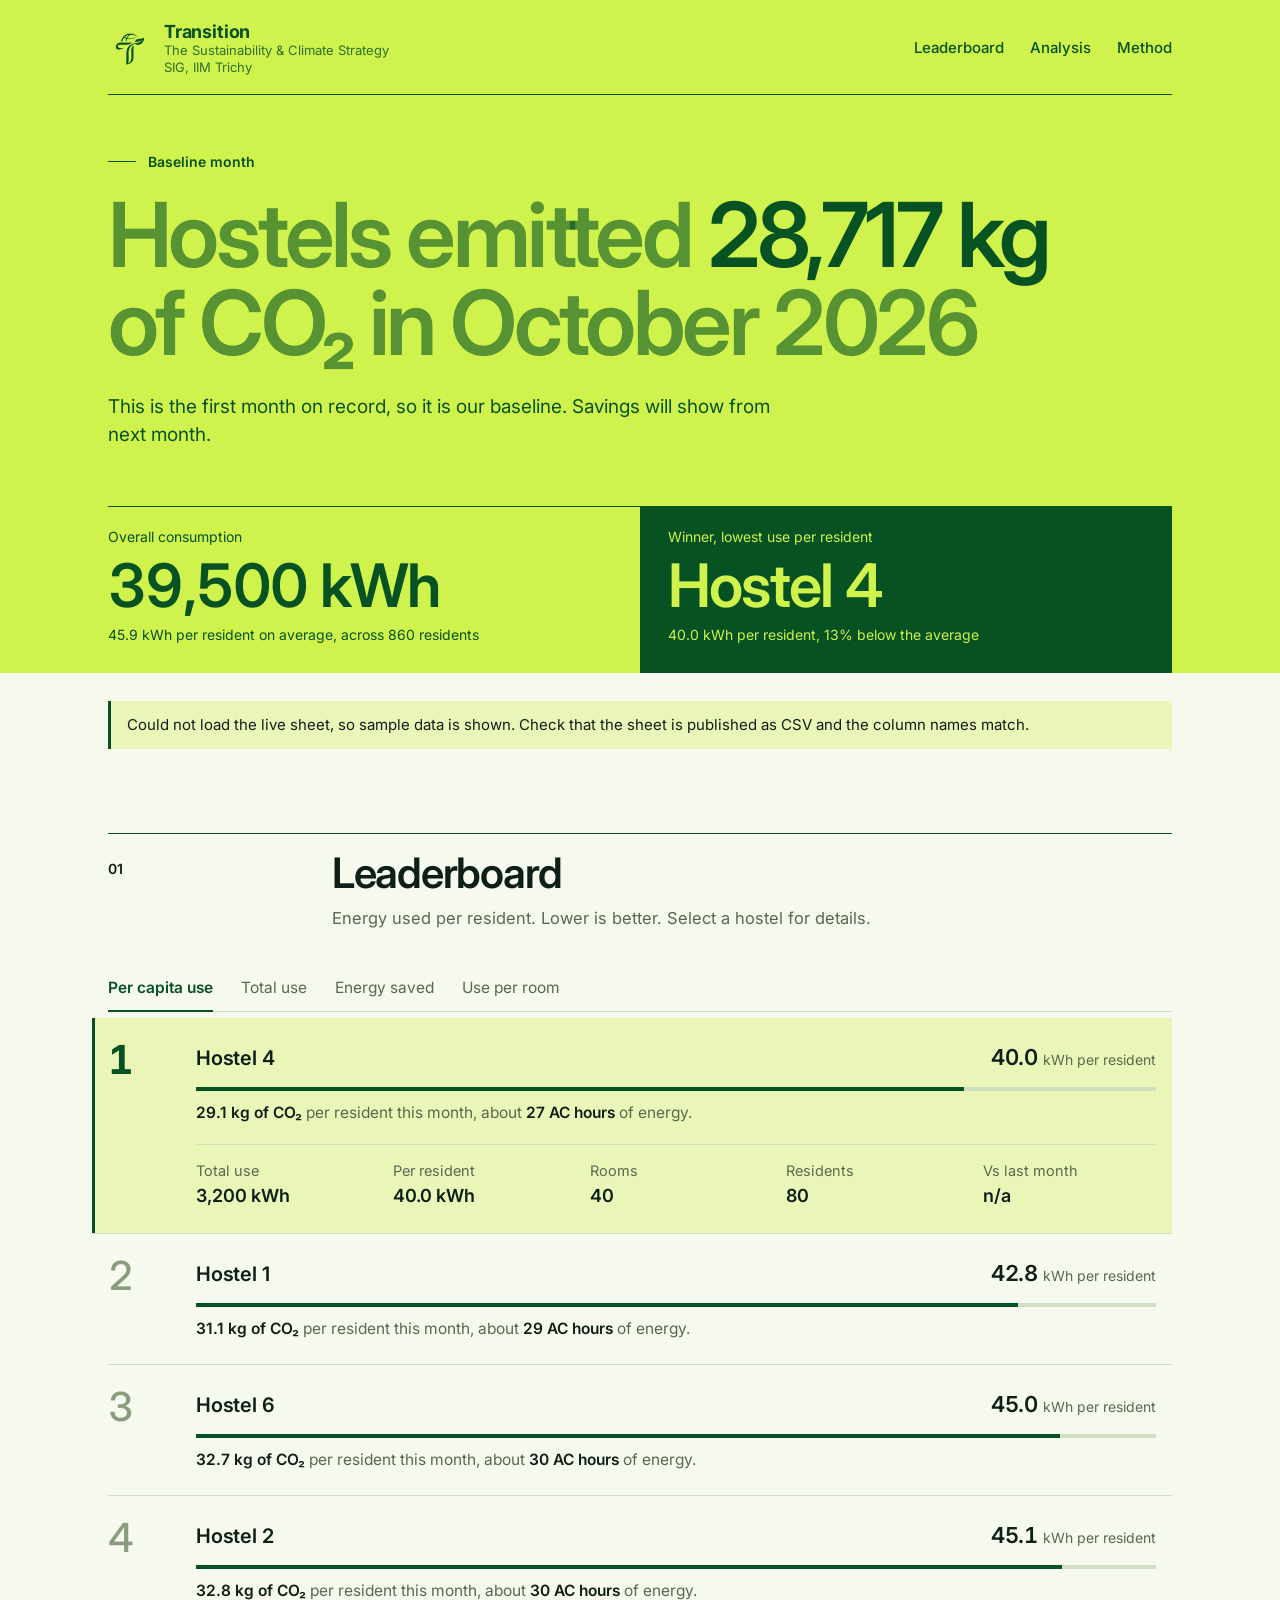
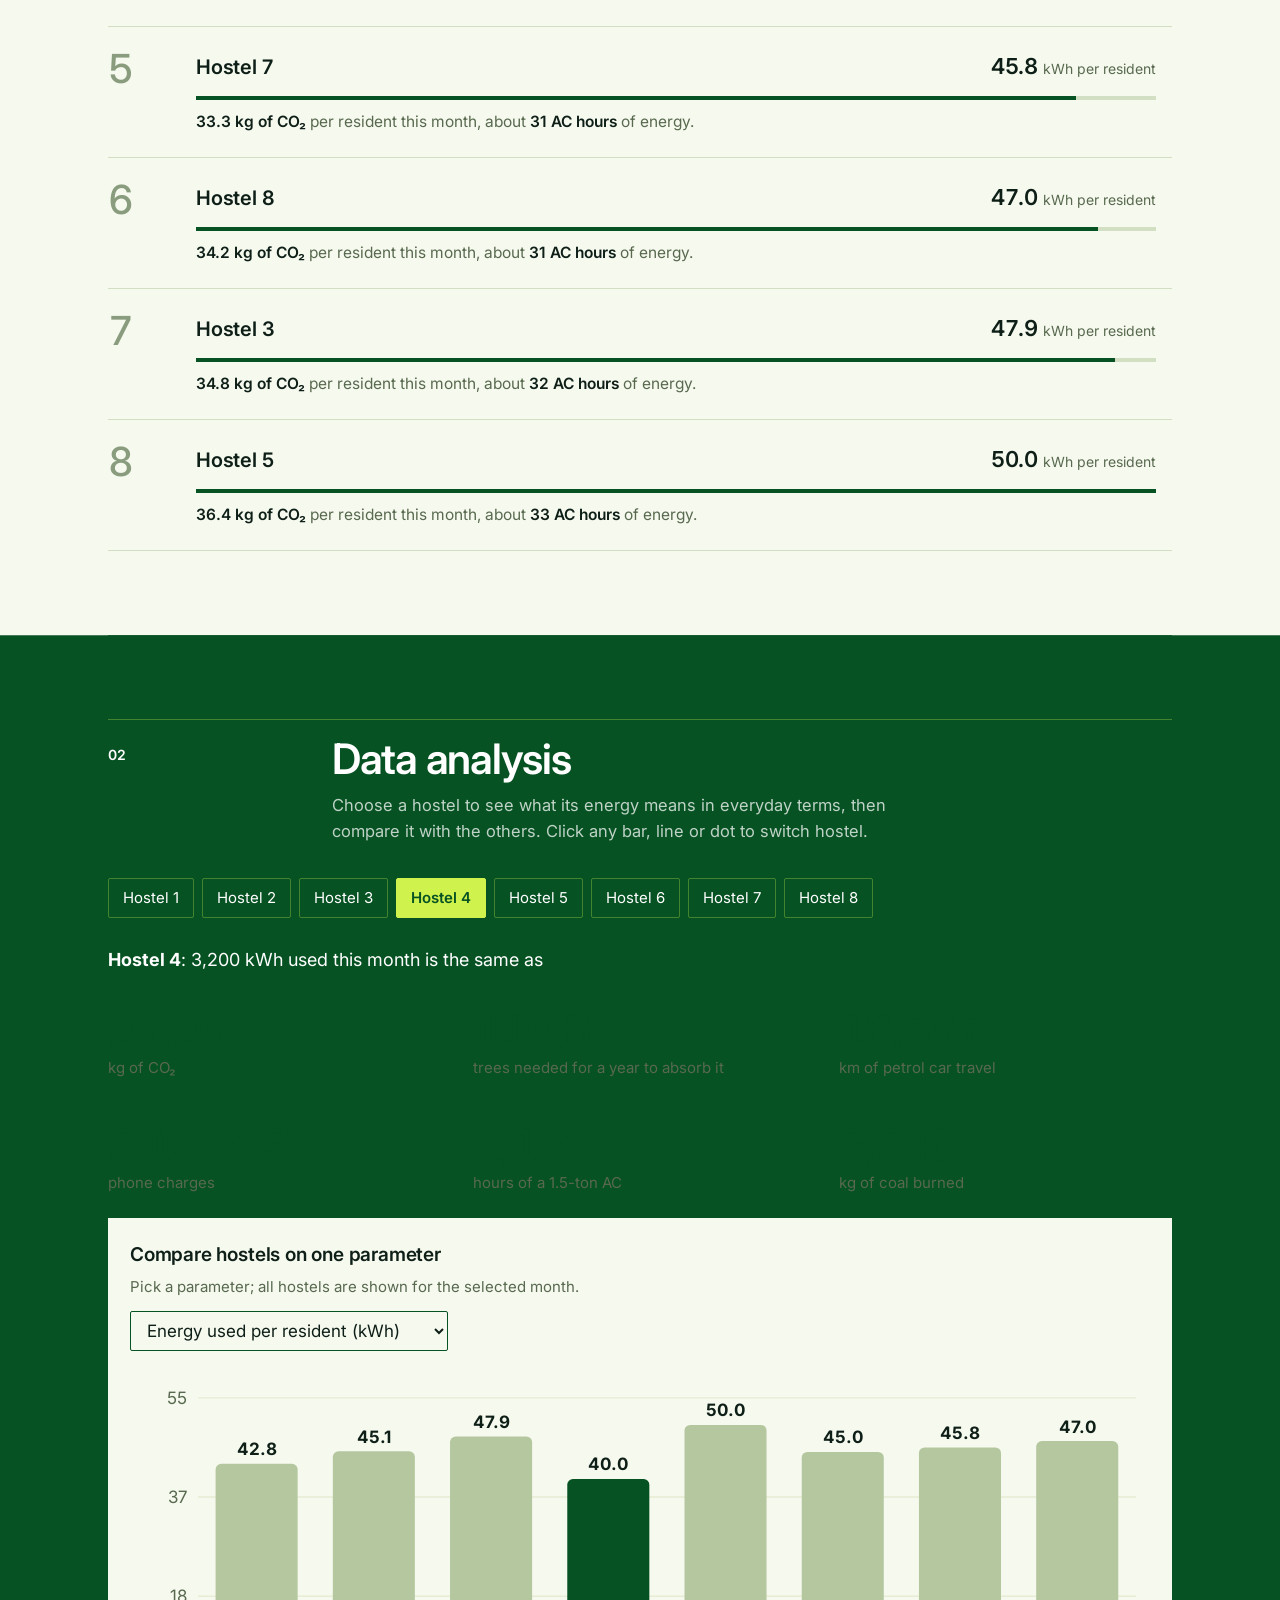
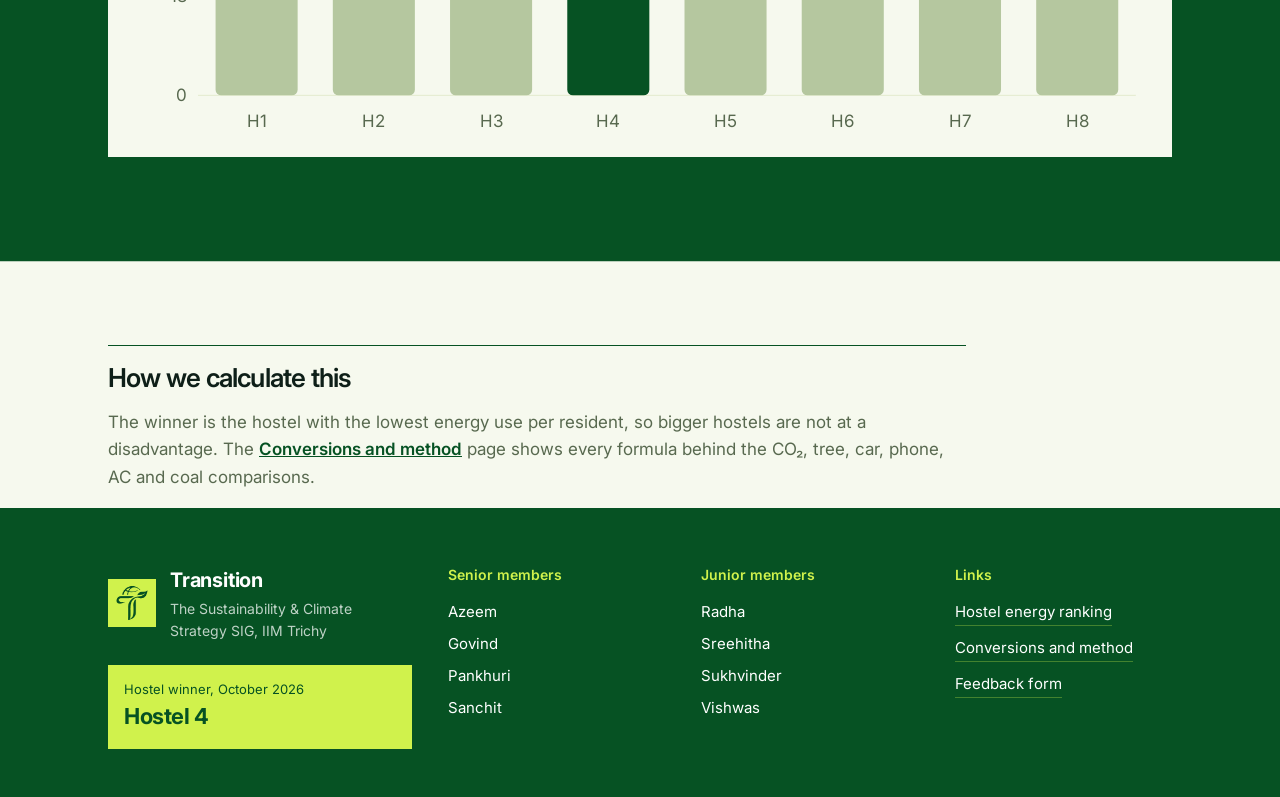
==== commit 27b24647: "Add files via upload" ====
--- a/index.html
+++ b/index.html
@@ -6,51 +6,38 @@
 <title>Hostel Energy Ranking · Transition, IIM Trichy</title>
 <link rel="preconnect" href="https://fonts.googleapis.com">
 <link rel="preconnect" href="https://fonts.gstatic.com" crossorigin>
-<link href="https://fonts.googleapis.com/css2?family=Bricolage+Grotesque:opsz,wght@12..96,600;12..96,800&family=DM+Sans:wght@400;500;700&display=swap" rel="stylesheet">
+<link href="https://fonts.googleapis.com/css2?family=Inter:wght@400;500;600;700&display=swap" rel="stylesheet">
 <link rel="stylesheet" href="style.css">
 </head>
 <body>
 <header class="hero">
   <img class="photo" src="hero.jpg" alt="" onerror="this.remove()">
-  <svg class="scene" viewBox="0 0 1200 180" preserveAspectRatio="xMidYMax slice" aria-hidden="true">
-    <circle cx="170" cy="60" r="34" fill="#D0F24C" opacity=".9"/>
-    <path d="M0 120 Q200 70 420 112 T820 100 T1200 110 V180 H0Z" fill="#0A6A2E"/>
-    <path d="M0 150 Q260 112 520 142 T1200 134 V180 H0Z" fill="#0F7E38"/>
-    <g fill="#EAF7BE"><rect x="607" y="52" width="5" height="64"/><rect x="967" y="30" width="6" height="86"/></g>
-    <g fill="#EAF7BE"><g class="blades"><path d="M609 52 L604 12 L614 12Z M609 52 L644 72 L639 80Z M609 52 L574 72 L579 80Z"/></g>
-    <g class="blades"><path d="M970 30 L964 -14 L976 -14Z M970 30 L1010 54 L1004 62Z M970 30 L930 54 L936 62Z"/></g></g>
-    <g fill="#043B19" stroke="#D0F24C" stroke-width="1.5"><path d="M260 150l22-22h66l-22 22z"/><path d="M360 148l22-22h66l-22 22z"/><path d="M460 150l22-22h66l-22 22z"/></g>
-    <g stroke="#D0F24C" stroke-width="1" opacity=".7"><path d="M271 139h66M293 128l-22 22M315 128l-22 22"/></g>
-  </svg>
   <div class="w">
-    <div class="brand"><img class="logo" data-logo alt="Transition logo"><div><h2>Transition</h2><p>The Sustainability &amp; Climate Strategy SIG, IIM Trichy</p></div></div>
+    <div class="bar-top"><a class="brand" href="index.html"><img class="logo" data-logo alt="Transition logo"><span><b>Transition</b><small>The Sustainability &amp; Climate Strategy SIG, IIM Trichy</small></span></a><nav class="top" aria-label="Main"><a href="#leaderboard">Leaderboard</a><a href="#analysis">Analysis</a><a href="conversions.html">Method</a></nav></div>
     <div class="months" id="months" role="group" aria-label="Choose month"></div>
     <p class="kick" id="kick"></p>
     <h1 id="h1"></h1><p class="lede" id="lede"></p>
     <div class="cards">
       <div class="card"><small>Overall consumption</small><div class="n" id="tot"></div><small id="totm"></small></div>
-      <div class="card win"><svg width="62" height="62" viewBox="0 0 62 62" aria-hidden="true"><circle cx="31" cy="31" r="30" fill="#065223"/><path d="M20 16h22v9a11 11 0 0 1-22 0zM20 19h-5v3a7 7 0 0 0 7 7M42 19h5v3a7 7 0 0 1-7 7M31 36v7M24 46h14" fill="none" stroke="#D0F24C" stroke-width="3" stroke-linecap="round"/></svg>
-        <div><small>Winner: lowest use per resident</small><div class="n" id="wn"></div><small id="wm"></small></div></div>
+      <div class="card win"><small>Winner, lowest use per resident</small><div class="n" id="wn"></div><small id="wm"></small></div>
     </div>
   </div>
 </header>
 
 <main class="w">
   <div id="notice"></div>
-  <section>
-    <h3>Leaderboard</h3>
-    <p class="sub" id="bs"></p>
+  <section id="leaderboard">
+    <div class="sh"><span class="no">01</span><div><h3>Leaderboard</h3><p class="sub" id="bs"></p></div></div>
     <div class="seg" id="seg" role="group" aria-label="Rank by">
       <button data-m="rate">Per capita use</button><button data-m="kwh">Total use</button><button data-m="saved">Energy saved</button><button data-m="room">Use per room</button>
     </div>
     <div class="board" id="board"></div>
   </section>
 
-  <section>
-    <h3>Data analysis</h3>
-    <p class="sub">Choose a hostel to see what its energy means in everyday terms, then compare it with the others. Click any bar, line or dot to switch hostel.</p>
+  <section id="analysis">
+    <div class="sh"><span class="no">02</span><div><h3>Data analysis</h3><p class="sub">Choose a hostel to see what its energy means in everyday terms, then compare it with the others. Click any bar, line or dot to switch hostel.</p></div></div>
     <div class="chips" id="chips" role="group" aria-label="Choose hostel"></div>
-    <p class="sub" id="eqt" style="margin-bottom:10px"></p>
+    <p id="eqt"></p>
     <div class="eq" id="eq"></div>
     <div class="panel"><h4>Compare hostels on one parameter</h4><p>Pick a parameter; all hostels are shown for the selected month.</p>
       <select id="param" aria-label="Parameter"></select><div id="c1"></div></div>
@@ -58,7 +45,7 @@
     
   </section>
 
-  <section><div class="how"><h3>How we calculate this</h3><p>The winner is the hostel with the lowest energy use per resident, so bigger hostels are not at a disadvantage. The <a href="conversions.html">Conversions and method</a> page shows every formula behind the CO₂, tree, car, phone, AC and coal comparisons.</p></div></section>
+  <section id="method"><div class="how"><h3>How we calculate this</h3><p>The winner is the hostel with the lowest energy use per resident, so bigger hostels are not at a disadvantage. The <a href="conversions.html">Conversions and method</a> page shows every formula behind the CO₂, tree, car, phone, AC and coal comparisons.</p></div></section>
 </main>
 
 <footer id="ft"></footer>
--- a/style.css
+++ b/style.css
@@ -1,75 +1,128 @@
-:root{--forest:#065223;--deep:#043B19;--lime:#D0F24C;--mint:#EAF7BE;--paper:#F6F9EE;--ink:#0E1F18;--muted:#58694F;--line:#D9E3C8;--amber:#D98E12;
---head:"Bricolage Grotesque","Segoe UI",system-ui,sans-serif;--body:"DM Sans","Segoe UI",system-ui,sans-serif}
+/* Transition hostel portal. Brand: forest #065223, lime #D0F24C (from the logo). */
+:root{--forest:#065223;--lime:#D0F24C;--paper:#F6F9EE;--tint:#EAF6B8;--ink:#0E1F18;--muted:#58694F;--line:#D3DFC2;--on-dark:rgba(255,255,255,.74);--rule-dark:rgba(208,242,76,.3);
+--sans:"Inter","Segoe UI",system-ui,-apple-system,sans-serif;--ease:cubic-bezier(.2,.7,.2,1)}
 *{box-sizing:border-box}
-body{margin:0;background:var(--paper);color:var(--ink);font:400 17px/1.55 var(--body)}
-.w{max-width:980px;margin:0 auto;padding:0 20px}
-button,select{font:inherit;cursor:pointer}
-button:focus-visible,select:focus-visible,.row:focus-visible{outline:3px solid var(--amber);outline-offset:2px}
-.hero{position:relative;overflow:hidden;background:linear-gradient(180deg,var(--deep),var(--forest) 70%);color:#fff;padding:20px 0 190px}
-.photo{position:absolute;inset:0;width:100%;height:100%;object-fit:cover;opacity:.28;mix-blend-mode:luminosity}
-.hero .w{position:relative;z-index:2}
-.brand{display:flex;align-items:center;gap:14px;margin-bottom:30px}
-.logo{width:58px;height:58px;border-radius:13px;flex:none;box-shadow:0 0 0 3px rgba(208,242,76,.35)}
-.brand h2{margin:0;font:800 22px/1.1 var(--head)}.brand p{margin:2px 0 0;color:#BFDDAE;font-size:14px;line-height:1.3}
-.months{display:flex;gap:8px;flex-wrap:wrap;margin-bottom:24px}
-.months button{background:rgba(255,255,255,.06);border:1px solid #4F8F52;color:#DDF0C8;padding:7px 15px;border-radius:99px;font-size:15px}
-.months button[aria-pressed=true]{background:var(--lime);border-color:var(--lime);color:var(--forest);font-weight:700}
-.kick{color:var(--lime);font-weight:700;margin:0 0 6px}
-.hero h1{font:800 clamp(34px,7vw,66px)/1.02 var(--head);letter-spacing:-.025em;margin:0 0 12px;max-width:14em}
-.hero h1 em{font-style:normal;color:var(--lime)}
-.lede{color:#BFDDAE;max-width:54ch;margin:0 0 26px}
-.cards{display:grid;grid-template-columns:1fr 1.25fr;gap:14px}
-.card{background:rgba(4,59,25,.72);backdrop-filter:blur(6px);border:1px solid rgba(208,242,76,.3);border-radius:16px;padding:18px 20px}
-.card small{color:#BFDDAE;font-size:14.5px}
-.card .n{font:800 clamp(28px,5vw,40px)/1.1 var(--head);margin:4px 0}
-.win{display:flex;gap:16px;align-items:center;background:var(--lime);color:var(--deep);border:0}
-.win small{color:#2B5A1C}.win svg{flex:none}
-.scene{position:absolute;left:0;right:0;bottom:0;width:100%;height:180px;z-index:1}
-.blades{transform-box:fill-box;transform-origin:center;animation:spin 7s linear infinite}
-@keyframes spin{to{transform:rotate(360deg)}}
-section{padding:44px 0 0}
-h3{font:800 clamp(24px,4vw,32px)/1.15 var(--head);margin:0 0 6px;letter-spacing:-.015em}
-.sub{color:var(--muted);margin:0 0 18px;max-width:62ch}
-.seg{display:flex;border:1px solid var(--line);border-radius:10px;overflow:hidden;background:#fff;margin-bottom:16px;flex-wrap:wrap;width:fit-content;max-width:100%}
-.seg button{border:0;background:transparent;padding:9px 15px;color:var(--muted);font-size:15px}
-.seg button[aria-pressed=true]{background:var(--forest);color:var(--lime);font-weight:700}
-.notice{background:#FFF3DA;border:1px solid #EBCF97;border-radius:10px;padding:10px 14px;margin:18px 0 0;font-size:15px}
-.board{display:grid;gap:10px}
-.row{background:#fff;border:1px solid var(--line);border-radius:14px;padding:16px 18px;display:grid;grid-template-columns:38px 1fr;gap:6px 14px;cursor:pointer}
-.row.sel{border-color:var(--forest);box-shadow:0 0 0 2px var(--mint)}
-.rank{font:800 26px/1 var(--head);color:#9DB3A7;padding-top:2px}.row:first-child .rank{color:var(--forest)}
-.top{display:flex;justify-content:space-between;align-items:baseline;gap:12px}
-.nm{font:700 19px var(--body)}.big{font:800 24px var(--head);white-space:nowrap}.big small{font:500 14px var(--body);color:var(--muted)}.big.neg{color:var(--amber)}
-.trk{height:10px;background:#E6EDD3;border-radius:5px;margin:8px 0 9px;overflow:hidden}
-.bar{height:100%;border-radius:5px;background:var(--forest);width:0;transition:width .6s ease}.bar.neg{background:var(--amber)}
-.mean{color:var(--muted);font-size:15.5px}.mean b{color:var(--ink)}
-.det{grid-column:2;display:none;grid-template-columns:repeat(auto-fit,minmax(120px,1fr));gap:10px 18px;margin-top:10px;padding-top:12px;border-top:1px dashed var(--line);font-size:14.5px;color:var(--muted)}
-.row.sel .det{display:grid}.det b{display:block;color:var(--ink);font:700 17px var(--body)}
-.chips{display:flex;gap:8px;flex-wrap:wrap;margin-bottom:16px}
-.chips button{border:1px solid var(--line);background:#fff;border-radius:99px;padding:6px 14px;font-size:15px}
-.chips button[aria-pressed=true]{background:var(--forest);border-color:var(--forest);color:var(--lime);font-weight:700}
-.eq{display:grid;grid-template-columns:repeat(auto-fit,minmax(150px,1fr));gap:10px;margin-bottom:22px}
-.eq div{background:#fff;border:1px solid var(--line);border-radius:12px;padding:12px 14px}
-.eq strong{display:block;font:800 24px/1.1 var(--head);color:var(--forest)}.eq span{color:var(--muted);font-size:14.5px}
-.panel{background:#fff;border:1px solid var(--line);border-radius:14px;padding:16px 12px 10px;margin-bottom:18px}
-.panel h4{margin:0 8px 2px;font:700 18px var(--body)}.panel p{margin:0 8px 8px;color:var(--muted);font-size:14.5px}
-.panel select{margin:0 8px 8px;padding:7px 10px;border:1px solid var(--line);border-radius:8px;background:#fff;max-width:calc(100% - 16px)}
-svg.ch{width:100%;height:auto;display:block}svg.ch [data-h]{cursor:pointer}svg.ch [data-h]:hover{opacity:.8}
-.how{background:#fff;border:1px solid var(--line);border-radius:14px;padding:22px 24px;color:var(--muted);font-size:15.5px}
-.how h3{font-size:21px;color:var(--ink)}.how ul{padding-left:20px;margin:8px 0}
-footer{margin-top:50px;background:var(--deep);color:#BFDDAE;padding:36px 0 40px;font-size:15px}
-@media (max-width:700px){.cards{grid-template-columns:1fr}.row{grid-template-columns:28px 1fr;padding:14px}.big{font-size:20px}.hero{padding-bottom:150px}.scene{height:140px}}
-@media (prefers-reduced-motion:reduce){.bar{transition:none}.blades{animation:none}}
-.mini{padding-bottom:40px}.mini .brand{margin-bottom:24px}
-.fg{display:grid;grid-template-columns:1.3fr 1fr 1fr 1fr;gap:28px}
-.fg h4{margin:0 0 10px;color:#fff;font:700 16px var(--body)}.fg ul{list-style:none;padding:0;margin:0;display:grid;gap:6px;color:#EAF7BE}
-.fg nav{display:grid;gap:8px}.fg a{color:var(--lime)}.soon{color:#8FB27E}
-footer .f{display:flex;gap:14px;align-items:center;margin-bottom:16px}footer .f img{width:52px;height:52px;border-radius:12px}
-footer h2{margin:0;color:#fff;font:800 20px var(--head)}footer p{margin:2px 0 0;font-size:14px}
-.wf{background:var(--lime);color:var(--deep);border-radius:12px;padding:10px 14px}.wf small{display:block;color:#2B5A1C}.wf b{font:800 20px var(--head)}
-table{width:100%;border-collapse:collapse;background:#fff;border:1px solid var(--line);border-radius:12px;overflow:hidden;font-size:15.5px}
-th,td{text-align:left;padding:11px 14px;border-bottom:1px solid var(--line);vertical-align:top}th{background:var(--mint);font-weight:700}
-code{background:var(--mint);padding:1px 6px;border-radius:5px;font-size:14.5px}
-.calc{display:flex;gap:10px;align-items:center;flex-wrap:wrap;margin-bottom:14px}.calc input{padding:9px 12px;border:1px solid var(--line);border-radius:8px;font:inherit;width:160px}
-.tw{overflow-x:auto}.how a{color:var(--forest);font-weight:700}
-@media (max-width:860px){.fg{grid-template-columns:1fr 1fr}}@media (max-width:520px){.fg{grid-template-columns:1fr}}
+html{scroll-behavior:smooth;scroll-padding-top:16px}
+body{margin:0;background:var(--paper);color:var(--ink);font:400 17px/1.6 var(--sans);-webkit-font-smoothing:antialiased}
+.w{max-width:1120px;margin:0 auto;padding:0 28px}
+a{color:inherit}button,select,input{font:inherit;color:inherit}button{cursor:pointer}
+a,button{transition:background-color .2s var(--ease),color .2s var(--ease),border-color .2s var(--ease),opacity .2s}
+:focus-visible{outline:2px solid var(--forest);outline-offset:3px}
+.hero :focus-visible{outline-color:var(--forest)}#analysis :focus-visible,footer :focus-visible{outline-color:var(--lime)}
+
+/* hero */
+.hero{position:relative;overflow:hidden;background:var(--lime);color:var(--forest);padding:22px 0 0}
+.hero .w{position:relative;z-index:1}
+.photo{position:absolute;right:0;top:0;width:44%;height:100%;object-fit:cover;mix-blend-mode:multiply;opacity:.45}
+.bar-top{display:flex;justify-content:space-between;align-items:center;gap:20px;padding-bottom:18px;border-bottom:1px solid var(--forest);margin-bottom:56px}
+.brand{display:flex;align-items:center;gap:12px;text-decoration:none}
+.logo{width:44px;height:44px;display:block}
+.brand b{display:block;font-weight:700;font-size:18px;line-height:1.1;letter-spacing:-.01em}
+.brand small{display:block;font-size:13px;line-height:1.3;opacity:.8;max-width:30ch}
+nav.top{display:flex;gap:26px;font-size:15px;font-weight:500}
+nav.top a{text-decoration:none;padding:4px 0;border-bottom:1px solid transparent}
+nav.top a:hover{border-color:var(--forest)}
+.months{display:flex;gap:22px;flex-wrap:wrap;margin-bottom:22px}
+.months:empty{display:none}
+.months button{background:none;border:0;border-bottom:2px solid transparent;padding:4px 0;font-size:15px;color:var(--forest);opacity:.65}
+.months button[aria-pressed=true]{opacity:1;font-weight:600;border-color:var(--forest)}
+.kick{display:flex;align-items:center;gap:12px;font-size:14px;font-weight:600;margin:0 0 18px}
+.kick:before{content:"";width:28px;height:1px;background:var(--forest)}
+.kick a{text-decoration:none}
+.hero h1{font-weight:600;font-size:clamp(38px,7vw,96px);line-height:.98;letter-spacing:-.04em;margin:0 0 26px;max-width:13.5em;color:rgba(6,82,35,.6);text-wrap:balance}
+.hero h1 em{font-style:normal;color:var(--forest)}
+.lede{max-width:56ch;font-size:19px;line-height:1.5;margin:0 0 56px;color:var(--forest)}
+.cards{display:grid;grid-template-columns:1fr 1fr;border-top:1px solid var(--forest)}
+.card{padding:20px 28px 28px 0}
+.card small{display:block;font-size:14px;line-height:1.4}
+.card .n{font-weight:600;font-size:clamp(32px,5vw,60px);line-height:1.05;letter-spacing:-.035em;margin:8px 0 8px;font-variant-numeric:tabular-nums}
+.card.win{background:var(--forest);color:var(--lime);padding:20px 28px 28px}
+.mini{padding-bottom:0}.mini .lede{margin-bottom:48px}.mini h1{font-size:clamp(34px,5.6vw,72px)}
+
+/* sections */
+section{padding:84px 0 0}
+.sh{display:grid;grid-template-columns:200px 1fr;gap:24px;border-top:1px solid var(--forest);padding-top:16px;margin-bottom:34px}
+.no{font-size:14px;font-weight:600;padding-top:8px}
+h3{font-weight:600;font-size:clamp(26px,3.6vw,42px);line-height:1.08;letter-spacing:-.03em;margin:0 0 10px}
+.sub{color:var(--muted);margin:0;max-width:60ch;font-size:16.5px}
+.notice{margin:28px 0 0;padding:12px 16px;background:var(--tint);border-left:3px solid var(--forest);font-size:15px}
+
+/* leaderboard */
+.seg{display:flex;gap:28px;flex-wrap:wrap;border-bottom:1px solid var(--line);margin-bottom:6px}
+.seg button{background:none;border:0;border-bottom:2px solid transparent;margin-bottom:-1px;padding:10px 0;color:var(--muted);font-size:15.5px}
+.seg button:hover{color:var(--ink)}
+.seg button[aria-pressed=true]{color:var(--forest);font-weight:600;border-color:var(--forest)}
+.board{display:grid}
+.row{display:grid;grid-template-columns:76px 1fr;gap:4px 12px;padding:22px 16px 22px 0;border-bottom:1px solid var(--line);cursor:pointer}
+.row:hover{background:rgba(208,242,76,.14)}
+.row.sel{background:var(--tint);box-shadow:inset 3px 0 0 var(--forest);padding-left:16px;margin-left:-16px;width:calc(100% + 16px)}
+.rank{font-weight:500;font-size:40px;line-height:1;letter-spacing:-.04em;color:#8A9C7E;font-variant-numeric:tabular-nums}
+.row:first-child .rank{color:var(--forest);font-weight:700}
+.top{display:flex;justify-content:space-between;align-items:baseline;gap:16px}
+.nm{font-weight:600;font-size:20px;letter-spacing:-.01em}
+.big{font-weight:600;font-size:22px;white-space:nowrap;letter-spacing:-.02em;font-variant-numeric:tabular-nums}
+.big small{font-weight:400;font-size:14px;color:var(--muted);letter-spacing:0}
+.big.neg{color:#9A5B00}
+.trk{height:4px;background:var(--line);margin:12px 0 10px}
+.bar{height:100%;background:var(--forest);width:0;transition:width .8s var(--ease)}.bar.neg{background:#9A5B00}
+.mean{font-size:15.5px;color:var(--muted);max-width:68ch}.mean b{color:var(--ink);font-weight:600}
+.det{grid-column:2;display:none;grid-template-columns:repeat(auto-fit,minmax(130px,1fr));gap:12px 24px;margin-top:14px;padding-top:14px;border-top:1px solid var(--line);font-size:14.5px;color:var(--muted)}
+.row.sel .det{display:grid}.det b{display:block;color:var(--ink);font-weight:600;font-size:18px}
+
+/* analysis (dark band) */
+#analysis{background:var(--forest);color:#fff;padding-bottom:84px;margin-top:84px;box-shadow:0 0 0 100vmax var(--forest);clip-path:inset(0 -100vmax)}
+#analysis .sh{border-color:var(--rule-dark)}#analysis .sub{color:var(--on-dark)}
+.chips{display:flex;gap:8px;flex-wrap:wrap;margin-bottom:28px}
+.chips button{background:none;border:1px solid var(--rule-dark);padding:7px 14px;font-size:15px;border-radius:2px}
+.chips button:hover{border-color:var(--lime)}
+.chips button[aria-pressed=true]{background:var(--lime);border-color:var(--lime);color:var(--forest);font-weight:600}
+#eqt{color:#fff;font-size:18px;margin:0 0 14px}
+.eq{display:grid;grid-template-columns:repeat(3,1fr);gap:0 32px;margin-bottom:44px}
+.eq div{border-top:1px solid var(--rule-dark);padding:16px 0 22px}
+.eq strong{display:block;font-weight:600;font-size:clamp(28px,4vw,44px);line-height:1.1;letter-spacing:-.03em;color:var(--lime);font-variant-numeric:tabular-nums}
+.eq span{color:var(--on-dark);font-size:15px}
+.panel{background:var(--paper);color:var(--ink);padding:22px 22px 14px;margin-bottom:20px}
+.panel h4{margin:0 0 4px;font-weight:600;font-size:19px;letter-spacing:-.01em}
+.panel p{margin:0 0 12px;color:var(--muted);font-size:15px}
+.panel select{margin:0 0 10px;padding:8px 12px;border:1px solid var(--forest);background:var(--paper);border-radius:2px;max-width:100%}
+.panel .sub{padding:8px 0}
+svg.ch{width:100%;height:auto;display:block}svg.ch [data-h]{cursor:pointer;transition:opacity .2s}svg.ch [data-h]:hover{opacity:.75}
+
+/* method + conversions */
+.how{border-top:1px solid var(--forest);padding-top:18px;max-width:78ch}
+.how h3{font-size:26px}.how p,.how li{color:var(--muted)}.how ul{padding-left:20px}.how li{margin:8px 0}.how b{color:var(--ink)}.how a{color:var(--forest);font-weight:600}
+.tw{overflow-x:auto}table{width:100%;border-collapse:collapse;font-size:15.5px;min-width:640px}
+th,td{text-align:left;padding:14px 16px 14px 0;border-bottom:1px solid var(--line);vertical-align:top}
+th{font-weight:600;border-bottom:1px solid var(--forest)}
+code{background:var(--tint);padding:1px 6px;font-size:14.5px;border-radius:2px}
+.calc{display:flex;gap:14px;align-items:center;flex-wrap:wrap;margin-bottom:22px}
+.calc input{padding:10px 14px;border:1px solid var(--forest);background:var(--paper);width:170px;border-radius:2px}
+#eq2 .eq,main>section>.eq{margin-bottom:0}
+main>section>.eq strong{color:var(--forest)}main>section>.eq div{border-color:var(--forest)}main>section>.eq span{color:var(--muted)}
+main{padding-bottom:84px}
+
+/* footer */
+footer{background:var(--forest);color:var(--on-dark);padding:56px 0 48px;font-size:15px}
+.fg{display:grid;grid-template-columns:1.4fr 1fr 1fr 1fr;gap:36px}
+.fg h4{margin:0 0 14px;color:var(--lime);font-weight:600;font-size:14px}
+.fg ul{list-style:none;padding:0;margin:0;display:grid;gap:8px;color:#fff}
+.fg nav{display:grid;gap:10px}.fg nav a{color:#fff;text-decoration:none;border-bottom:1px solid var(--rule-dark);width:fit-content;padding-bottom:1px}
+.fg nav a:hover{border-color:var(--lime);color:var(--lime)}.soon{color:var(--on-dark);opacity:.7}
+footer .f{display:flex;gap:14px;align-items:center;margin-bottom:22px}footer .f img{width:48px;height:48px}
+footer h2{margin:0;color:#fff;font-weight:700;font-size:20px;letter-spacing:-.01em}footer p{margin:2px 0 0;font-size:14px;max-width:30ch}
+.wf{background:var(--lime);color:var(--forest);padding:14px 16px}.wf small{display:block;font-size:13px}.wf b{font-weight:700;font-size:22px;letter-spacing:-.02em}
+
+/* reveal */
+.rv{opacity:0;transform:translateY(16px);transition:opacity .7s var(--ease),transform .7s var(--ease)}.rv.in{opacity:1;transform:none}
+
+@media (max-width:860px){.fg{grid-template-columns:1fr 1fr}.sh{grid-template-columns:1fr;gap:6px}.eq{grid-template-columns:1fr 1fr}.photo{display:none}}
+@media (max-width:600px){
+ body{font-size:16px}.w{padding:0 20px}
+ .bar-top{flex-direction:column;align-items:flex-start;gap:14px;margin-bottom:36px}nav.top{gap:20px;font-size:14.5px}
+ .lede{font-size:17px;margin-bottom:36px}.cards{grid-template-columns:1fr}.card{padding:16px 0 20px}.card.win{padding:18px 20px 22px;margin:0 -20px}
+ section{padding-top:60px}#analysis{margin-top:60px;padding-bottom:60px}
+ .row{grid-template-columns:44px 1fr;padding:18px 0}.rank{font-size:28px}.nm{font-size:18px}.big{font-size:18px}.row.sel{padding-left:12px;margin-left:-12px;width:calc(100% + 12px)}
+ .top{flex-direction:column;gap:2px}.seg{gap:18px}.eq{grid-template-columns:1fr}.panel{padding:16px 12px 8px;margin:0 -8px 16px}
+ .fg{grid-template-columns:1fr}
+}
+@media (prefers-reduced-motion:reduce){*{transition:none!important;animation:none!important}html{scroll-behavior:auto}.rv{opacity:1;transform:none}}
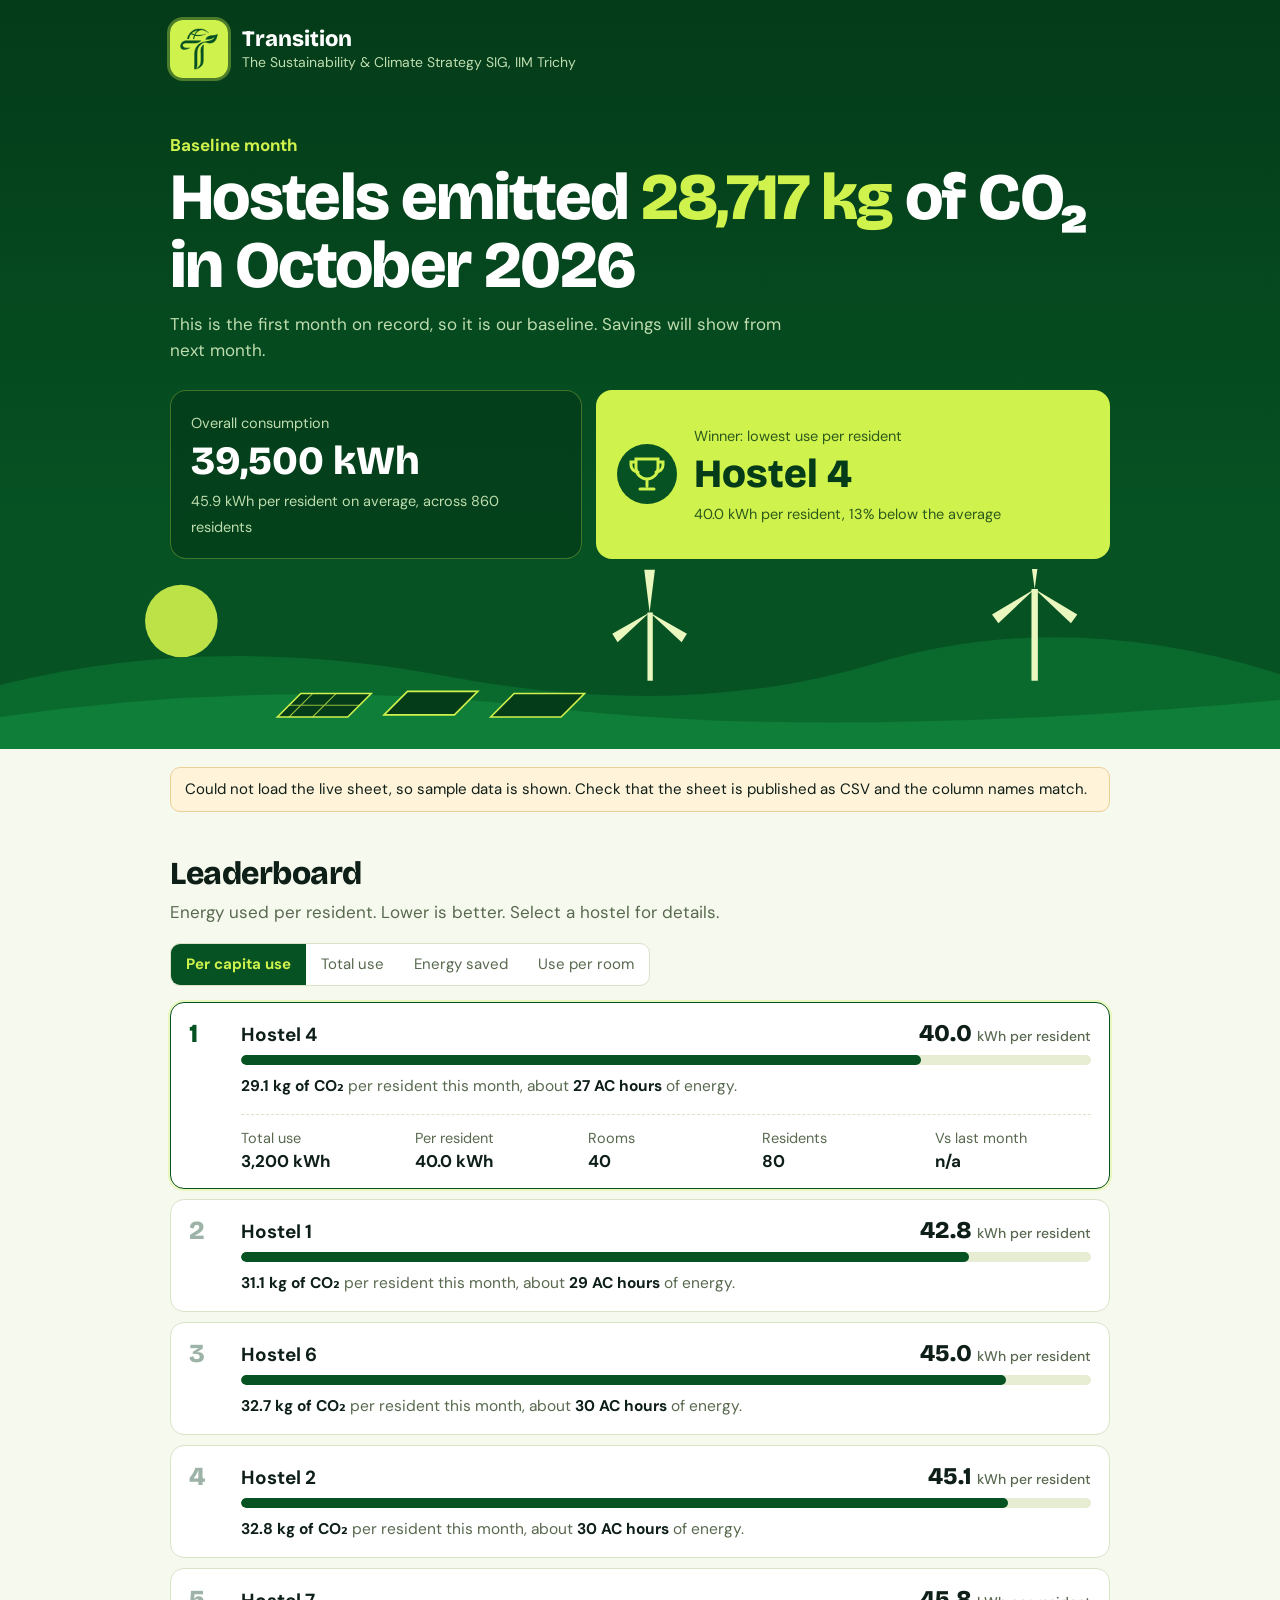
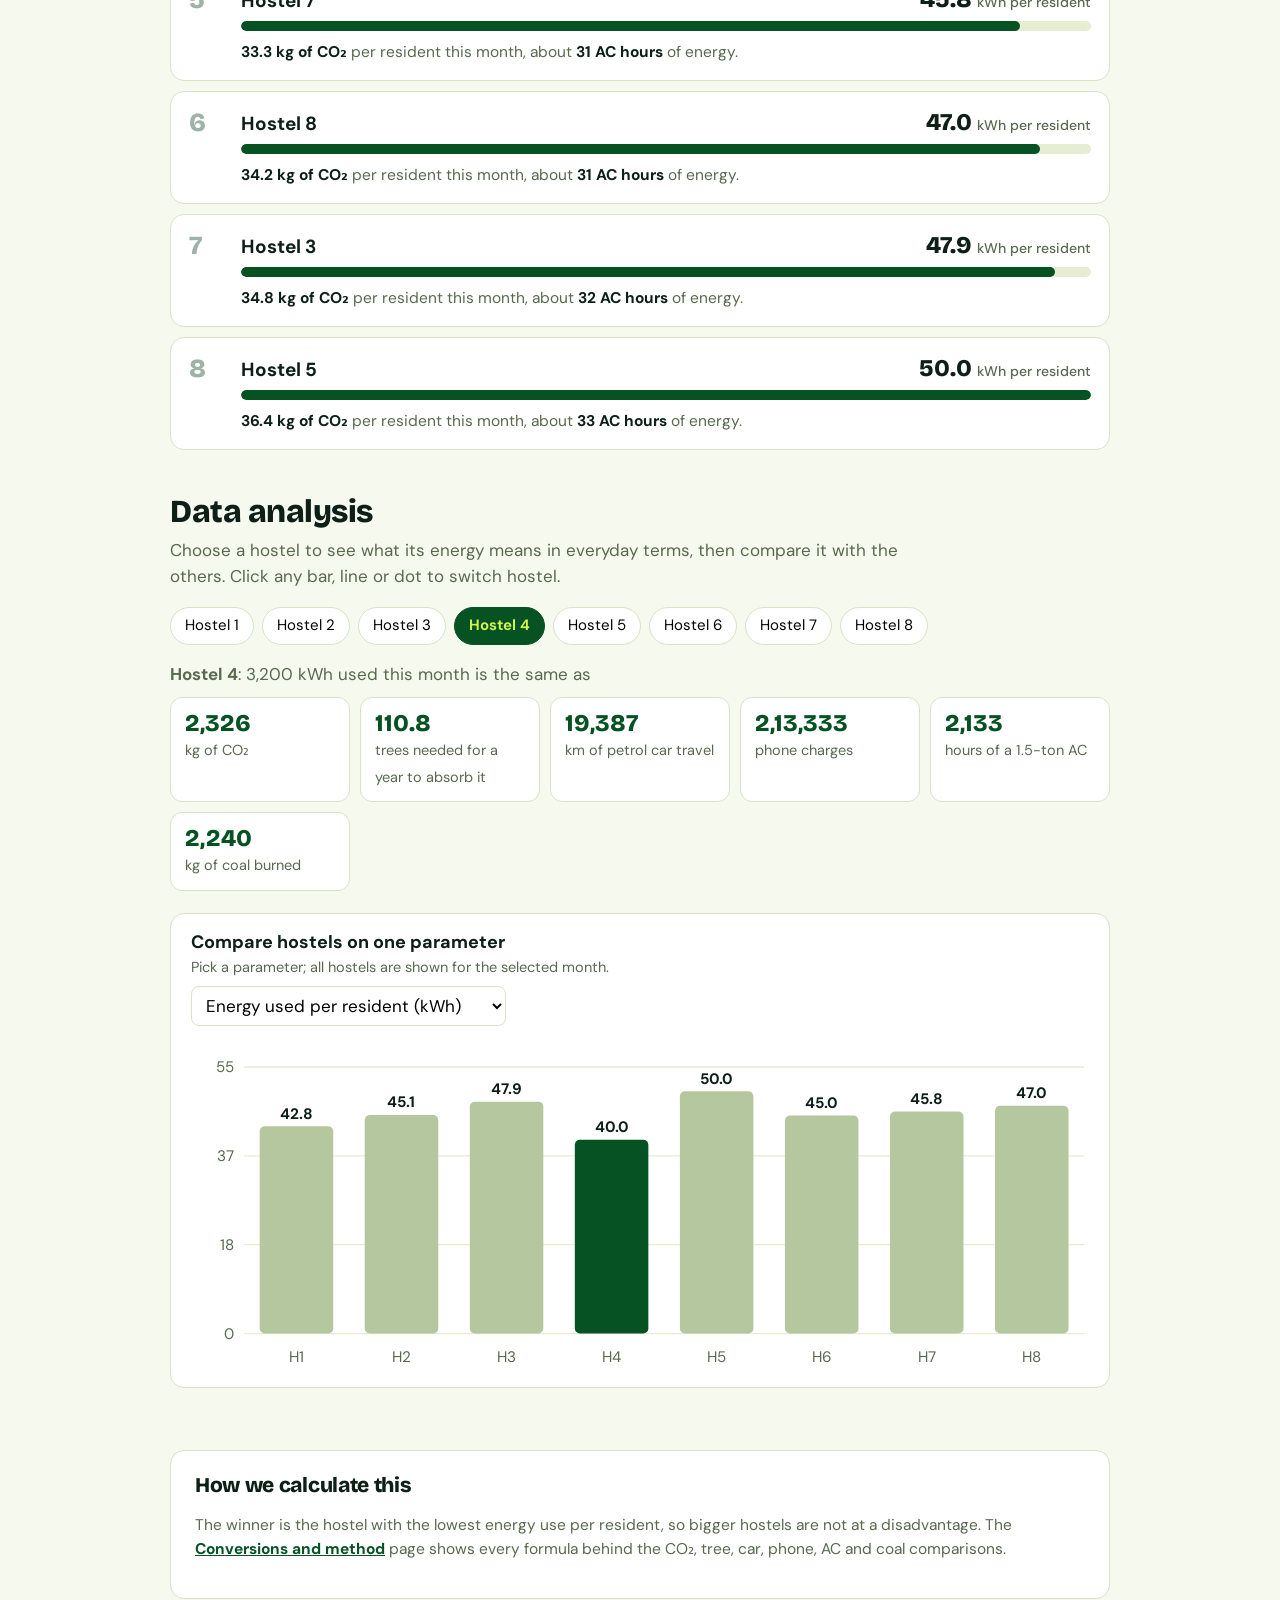
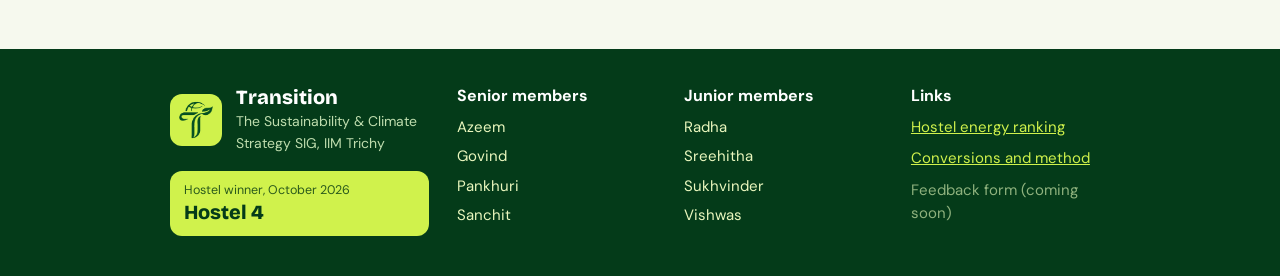
==== commit 405c8e27: "Add files via upload" ====
--- a/index.html
+++ b/index.html
@@ -6,38 +6,51 @@
 <title>Hostel Energy Ranking · Transition, IIM Trichy</title>
 <link rel="preconnect" href="https://fonts.googleapis.com">
 <link rel="preconnect" href="https://fonts.gstatic.com" crossorigin>
-<link href="https://fonts.googleapis.com/css2?family=Inter:wght@400;500;600;700&display=swap" rel="stylesheet">
+<link href="https://fonts.googleapis.com/css2?family=Bricolage+Grotesque:opsz,wght@12..96,600;12..96,800&family=DM+Sans:wght@400;500;700&display=swap" rel="stylesheet">
 <link rel="stylesheet" href="style.css">
 </head>
 <body>
 <header class="hero">
   <img class="photo" src="hero.jpg" alt="" onerror="this.remove()">
+  <svg class="scene" viewBox="0 0 1200 180" preserveAspectRatio="xMidYMax slice" aria-hidden="true">
+    <circle cx="170" cy="60" r="34" fill="#D0F24C" opacity=".9"/>
+    <path d="M0 120 Q200 70 420 112 T820 100 T1200 110 V180 H0Z" fill="#0A6A2E"/>
+    <path d="M0 150 Q260 112 520 142 T1200 134 V180 H0Z" fill="#0F7E38"/>
+    <g fill="#EAF7BE"><rect x="607" y="52" width="5" height="64"/><rect x="967" y="30" width="6" height="86"/></g>
+    <g fill="#EAF7BE"><g class="blades"><path d="M609 52 L604 12 L614 12Z M609 52 L644 72 L639 80Z M609 52 L574 72 L579 80Z"/></g>
+    <g class="blades"><path d="M970 30 L964 -14 L976 -14Z M970 30 L1010 54 L1004 62Z M970 30 L930 54 L936 62Z"/></g></g>
+    <g fill="#043B19" stroke="#D0F24C" stroke-width="1.5"><path d="M260 150l22-22h66l-22 22z"/><path d="M360 148l22-22h66l-22 22z"/><path d="M460 150l22-22h66l-22 22z"/></g>
+    <g stroke="#D0F24C" stroke-width="1" opacity=".7"><path d="M271 139h66M293 128l-22 22M315 128l-22 22"/></g>
+  </svg>
   <div class="w">
-    <div class="bar-top"><a class="brand" href="index.html"><img class="logo" data-logo alt="Transition logo"><span><b>Transition</b><small>The Sustainability &amp; Climate Strategy SIG, IIM Trichy</small></span></a><nav class="top" aria-label="Main"><a href="#leaderboard">Leaderboard</a><a href="#analysis">Analysis</a><a href="conversions.html">Method</a></nav></div>
+    <div class="brand"><img class="logo" data-logo alt="Transition logo"><div><h2>Transition</h2><p>The Sustainability &amp; Climate Strategy SIG, IIM Trichy</p></div></div>
     <div class="months" id="months" role="group" aria-label="Choose month"></div>
     <p class="kick" id="kick"></p>
     <h1 id="h1"></h1><p class="lede" id="lede"></p>
     <div class="cards">
       <div class="card"><small>Overall consumption</small><div class="n" id="tot"></div><small id="totm"></small></div>
-      <div class="card win"><small>Winner, lowest use per resident</small><div class="n" id="wn"></div><small id="wm"></small></div>
+      <div class="card win"><svg width="62" height="62" viewBox="0 0 62 62" aria-hidden="true"><circle cx="31" cy="31" r="30" fill="#065223"/><path d="M20 16h22v9a11 11 0 0 1-22 0zM20 19h-5v3a7 7 0 0 0 7 7M42 19h5v3a7 7 0 0 1-7 7M31 36v7M24 46h14" fill="none" stroke="#D0F24C" stroke-width="3" stroke-linecap="round"/></svg>
+        <div><small>Winner: lowest use per resident</small><div class="n" id="wn"></div><small id="wm"></small></div></div>
     </div>
   </div>
 </header>
 
 <main class="w">
   <div id="notice"></div>
-  <section id="leaderboard">
-    <div class="sh"><span class="no">01</span><div><h3>Leaderboard</h3><p class="sub" id="bs"></p></div></div>
+  <section>
+    <h3>Leaderboard</h3>
+    <p class="sub" id="bs"></p>
     <div class="seg" id="seg" role="group" aria-label="Rank by">
       <button data-m="rate">Per capita use</button><button data-m="kwh">Total use</button><button data-m="saved">Energy saved</button><button data-m="room">Use per room</button>
     </div>
     <div class="board" id="board"></div>
   </section>
 
-  <section id="analysis">
-    <div class="sh"><span class="no">02</span><div><h3>Data analysis</h3><p class="sub">Choose a hostel to see what its energy means in everyday terms, then compare it with the others. Click any bar, line or dot to switch hostel.</p></div></div>
+  <section>
+    <h3>Data analysis</h3>
+    <p class="sub">Choose a hostel to see what its energy means in everyday terms, then compare it with the others. Click any bar, line or dot to switch hostel.</p>
     <div class="chips" id="chips" role="group" aria-label="Choose hostel"></div>
-    <p id="eqt"></p>
+    <p class="sub" id="eqt" style="margin-bottom:10px"></p>
     <div class="eq" id="eq"></div>
     <div class="panel"><h4>Compare hostels on one parameter</h4><p>Pick a parameter; all hostels are shown for the selected month.</p>
       <select id="param" aria-label="Parameter"></select><div id="c1"></div></div>
@@ -45,7 +58,7 @@
     
   </section>
 
-  <section id="method"><div class="how"><h3>How we calculate this</h3><p>The winner is the hostel with the lowest energy use per resident, so bigger hostels are not at a disadvantage. The <a href="conversions.html">Conversions and method</a> page shows every formula behind the CO₂, tree, car, phone, AC and coal comparisons.</p></div></section>
+  <section><div class="how"><h3>How we calculate this</h3><p>The winner is the hostel with the lowest energy use per resident, so bigger hostels are not at a disadvantage. The <a href="conversions.html">Conversions and method</a> page shows every formula behind the CO₂, tree, car, phone, AC and coal comparisons.</p></div></section>
 </main>
 
 <footer id="ft"></footer>
--- a/style.css
+++ b/style.css
@@ -1,128 +1,75 @@
-/* Transition hostel portal. Brand: forest #065223, lime #D0F24C (from the logo). */
-:root{--forest:#065223;--lime:#D0F24C;--paper:#F6F9EE;--tint:#EAF6B8;--ink:#0E1F18;--muted:#58694F;--line:#D3DFC2;--on-dark:rgba(255,255,255,.74);--rule-dark:rgba(208,242,76,.3);
---sans:"Inter","Segoe UI",system-ui,-apple-system,sans-serif;--ease:cubic-bezier(.2,.7,.2,1)}
+:root{--forest:#065223;--deep:#043B19;--lime:#D0F24C;--mint:#EAF7BE;--paper:#F6F9EE;--ink:#0E1F18;--muted:#58694F;--line:#D9E3C8;--amber:#D98E12;
+--head:"Bricolage Grotesque","Segoe UI",system-ui,sans-serif;--body:"DM Sans","Segoe UI",system-ui,sans-serif}
 *{box-sizing:border-box}
-html{scroll-behavior:smooth;scroll-padding-top:16px}
-body{margin:0;background:var(--paper);color:var(--ink);font:400 17px/1.6 var(--sans);-webkit-font-smoothing:antialiased}
-.w{max-width:1120px;margin:0 auto;padding:0 28px}
-a{color:inherit}button,select,input{font:inherit;color:inherit}button{cursor:pointer}
-a,button{transition:background-color .2s var(--ease),color .2s var(--ease),border-color .2s var(--ease),opacity .2s}
-:focus-visible{outline:2px solid var(--forest);outline-offset:3px}
-.hero :focus-visible{outline-color:var(--forest)}#analysis :focus-visible,footer :focus-visible{outline-color:var(--lime)}
-
-/* hero */
-.hero{position:relative;overflow:hidden;background:var(--lime);color:var(--forest);padding:22px 0 0}
-.hero .w{position:relative;z-index:1}
-.photo{position:absolute;right:0;top:0;width:44%;height:100%;object-fit:cover;mix-blend-mode:multiply;opacity:.45}
-.bar-top{display:flex;justify-content:space-between;align-items:center;gap:20px;padding-bottom:18px;border-bottom:1px solid var(--forest);margin-bottom:56px}
-.brand{display:flex;align-items:center;gap:12px;text-decoration:none}
-.logo{width:44px;height:44px;display:block}
-.brand b{display:block;font-weight:700;font-size:18px;line-height:1.1;letter-spacing:-.01em}
-.brand small{display:block;font-size:13px;line-height:1.3;opacity:.8;max-width:30ch}
-nav.top{display:flex;gap:26px;font-size:15px;font-weight:500}
-nav.top a{text-decoration:none;padding:4px 0;border-bottom:1px solid transparent}
-nav.top a:hover{border-color:var(--forest)}
-.months{display:flex;gap:22px;flex-wrap:wrap;margin-bottom:22px}
-.months:empty{display:none}
-.months button{background:none;border:0;border-bottom:2px solid transparent;padding:4px 0;font-size:15px;color:var(--forest);opacity:.65}
-.months button[aria-pressed=true]{opacity:1;font-weight:600;border-color:var(--forest)}
-.kick{display:flex;align-items:center;gap:12px;font-size:14px;font-weight:600;margin:0 0 18px}
-.kick:before{content:"";width:28px;height:1px;background:var(--forest)}
-.kick a{text-decoration:none}
-.hero h1{font-weight:600;font-size:clamp(38px,7vw,96px);line-height:.98;letter-spacing:-.04em;margin:0 0 26px;max-width:13.5em;color:rgba(6,82,35,.6);text-wrap:balance}
-.hero h1 em{font-style:normal;color:var(--forest)}
-.lede{max-width:56ch;font-size:19px;line-height:1.5;margin:0 0 56px;color:var(--forest)}
-.cards{display:grid;grid-template-columns:1fr 1fr;border-top:1px solid var(--forest)}
-.card{padding:20px 28px 28px 0}
-.card small{display:block;font-size:14px;line-height:1.4}
-.card .n{font-weight:600;font-size:clamp(32px,5vw,60px);line-height:1.05;letter-spacing:-.035em;margin:8px 0 8px;font-variant-numeric:tabular-nums}
-.card.win{background:var(--forest);color:var(--lime);padding:20px 28px 28px}
-.mini{padding-bottom:0}.mini .lede{margin-bottom:48px}.mini h1{font-size:clamp(34px,5.6vw,72px)}
-
-/* sections */
-section{padding:84px 0 0}
-.sh{display:grid;grid-template-columns:200px 1fr;gap:24px;border-top:1px solid var(--forest);padding-top:16px;margin-bottom:34px}
-.no{font-size:14px;font-weight:600;padding-top:8px}
-h3{font-weight:600;font-size:clamp(26px,3.6vw,42px);line-height:1.08;letter-spacing:-.03em;margin:0 0 10px}
-.sub{color:var(--muted);margin:0;max-width:60ch;font-size:16.5px}
-.notice{margin:28px 0 0;padding:12px 16px;background:var(--tint);border-left:3px solid var(--forest);font-size:15px}
-
-/* leaderboard */
-.seg{display:flex;gap:28px;flex-wrap:wrap;border-bottom:1px solid var(--line);margin-bottom:6px}
-.seg button{background:none;border:0;border-bottom:2px solid transparent;margin-bottom:-1px;padding:10px 0;color:var(--muted);font-size:15.5px}
-.seg button:hover{color:var(--ink)}
-.seg button[aria-pressed=true]{color:var(--forest);font-weight:600;border-color:var(--forest)}
-.board{display:grid}
-.row{display:grid;grid-template-columns:76px 1fr;gap:4px 12px;padding:22px 16px 22px 0;border-bottom:1px solid var(--line);cursor:pointer}
-.row:hover{background:rgba(208,242,76,.14)}
-.row.sel{background:var(--tint);box-shadow:inset 3px 0 0 var(--forest);padding-left:16px;margin-left:-16px;width:calc(100% + 16px)}
-.rank{font-weight:500;font-size:40px;line-height:1;letter-spacing:-.04em;color:#8A9C7E;font-variant-numeric:tabular-nums}
-.row:first-child .rank{color:var(--forest);font-weight:700}
-.top{display:flex;justify-content:space-between;align-items:baseline;gap:16px}
-.nm{font-weight:600;font-size:20px;letter-spacing:-.01em}
-.big{font-weight:600;font-size:22px;white-space:nowrap;letter-spacing:-.02em;font-variant-numeric:tabular-nums}
-.big small{font-weight:400;font-size:14px;color:var(--muted);letter-spacing:0}
-.big.neg{color:#9A5B00}
-.trk{height:4px;background:var(--line);margin:12px 0 10px}
-.bar{height:100%;background:var(--forest);width:0;transition:width .8s var(--ease)}.bar.neg{background:#9A5B00}
-.mean{font-size:15.5px;color:var(--muted);max-width:68ch}.mean b{color:var(--ink);font-weight:600}
-.det{grid-column:2;display:none;grid-template-columns:repeat(auto-fit,minmax(130px,1fr));gap:12px 24px;margin-top:14px;padding-top:14px;border-top:1px solid var(--line);font-size:14.5px;color:var(--muted)}
-.row.sel .det{display:grid}.det b{display:block;color:var(--ink);font-weight:600;font-size:18px}
-
-/* analysis (dark band) */
-#analysis{background:var(--forest);color:#fff;padding-bottom:84px;margin-top:84px;box-shadow:0 0 0 100vmax var(--forest);clip-path:inset(0 -100vmax)}
-#analysis .sh{border-color:var(--rule-dark)}#analysis .sub{color:var(--on-dark)}
-.chips{display:flex;gap:8px;flex-wrap:wrap;margin-bottom:28px}
-.chips button{background:none;border:1px solid var(--rule-dark);padding:7px 14px;font-size:15px;border-radius:2px}
-.chips button:hover{border-color:var(--lime)}
-.chips button[aria-pressed=true]{background:var(--lime);border-color:var(--lime);color:var(--forest);font-weight:600}
-#eqt{color:#fff;font-size:18px;margin:0 0 14px}
-.eq{display:grid;grid-template-columns:repeat(3,1fr);gap:0 32px;margin-bottom:44px}
-.eq div{border-top:1px solid var(--rule-dark);padding:16px 0 22px}
-.eq strong{display:block;font-weight:600;font-size:clamp(28px,4vw,44px);line-height:1.1;letter-spacing:-.03em;color:var(--lime);font-variant-numeric:tabular-nums}
-.eq span{color:var(--on-dark);font-size:15px}
-.panel{background:var(--paper);color:var(--ink);padding:22px 22px 14px;margin-bottom:20px}
-.panel h4{margin:0 0 4px;font-weight:600;font-size:19px;letter-spacing:-.01em}
-.panel p{margin:0 0 12px;color:var(--muted);font-size:15px}
-.panel select{margin:0 0 10px;padding:8px 12px;border:1px solid var(--forest);background:var(--paper);border-radius:2px;max-width:100%}
-.panel .sub{padding:8px 0}
-svg.ch{width:100%;height:auto;display:block}svg.ch [data-h]{cursor:pointer;transition:opacity .2s}svg.ch [data-h]:hover{opacity:.75}
-
-/* method + conversions */
-.how{border-top:1px solid var(--forest);padding-top:18px;max-width:78ch}
-.how h3{font-size:26px}.how p,.how li{color:var(--muted)}.how ul{padding-left:20px}.how li{margin:8px 0}.how b{color:var(--ink)}.how a{color:var(--forest);font-weight:600}
-.tw{overflow-x:auto}table{width:100%;border-collapse:collapse;font-size:15.5px;min-width:640px}
-th,td{text-align:left;padding:14px 16px 14px 0;border-bottom:1px solid var(--line);vertical-align:top}
-th{font-weight:600;border-bottom:1px solid var(--forest)}
-code{background:var(--tint);padding:1px 6px;font-size:14.5px;border-radius:2px}
-.calc{display:flex;gap:14px;align-items:center;flex-wrap:wrap;margin-bottom:22px}
-.calc input{padding:10px 14px;border:1px solid var(--forest);background:var(--paper);width:170px;border-radius:2px}
-#eq2 .eq,main>section>.eq{margin-bottom:0}
-main>section>.eq strong{color:var(--forest)}main>section>.eq div{border-color:var(--forest)}main>section>.eq span{color:var(--muted)}
-main{padding-bottom:84px}
-
-/* footer */
-footer{background:var(--forest);color:var(--on-dark);padding:56px 0 48px;font-size:15px}
-.fg{display:grid;grid-template-columns:1.4fr 1fr 1fr 1fr;gap:36px}
-.fg h4{margin:0 0 14px;color:var(--lime);font-weight:600;font-size:14px}
-.fg ul{list-style:none;padding:0;margin:0;display:grid;gap:8px;color:#fff}
-.fg nav{display:grid;gap:10px}.fg nav a{color:#fff;text-decoration:none;border-bottom:1px solid var(--rule-dark);width:fit-content;padding-bottom:1px}
-.fg nav a:hover{border-color:var(--lime);color:var(--lime)}.soon{color:var(--on-dark);opacity:.7}
-footer .f{display:flex;gap:14px;align-items:center;margin-bottom:22px}footer .f img{width:48px;height:48px}
-footer h2{margin:0;color:#fff;font-weight:700;font-size:20px;letter-spacing:-.01em}footer p{margin:2px 0 0;font-size:14px;max-width:30ch}
-.wf{background:var(--lime);color:var(--forest);padding:14px 16px}.wf small{display:block;font-size:13px}.wf b{font-weight:700;font-size:22px;letter-spacing:-.02em}
-
-/* reveal */
-.rv{opacity:0;transform:translateY(16px);transition:opacity .7s var(--ease),transform .7s var(--ease)}.rv.in{opacity:1;transform:none}
-
-@media (max-width:860px){.fg{grid-template-columns:1fr 1fr}.sh{grid-template-columns:1fr;gap:6px}.eq{grid-template-columns:1fr 1fr}.photo{display:none}}
-@media (max-width:600px){
- body{font-size:16px}.w{padding:0 20px}
- .bar-top{flex-direction:column;align-items:flex-start;gap:14px;margin-bottom:36px}nav.top{gap:20px;font-size:14.5px}
- .lede{font-size:17px;margin-bottom:36px}.cards{grid-template-columns:1fr}.card{padding:16px 0 20px}.card.win{padding:18px 20px 22px;margin:0 -20px}
- section{padding-top:60px}#analysis{margin-top:60px;padding-bottom:60px}
- .row{grid-template-columns:44px 1fr;padding:18px 0}.rank{font-size:28px}.nm{font-size:18px}.big{font-size:18px}.row.sel{padding-left:12px;margin-left:-12px;width:calc(100% + 12px)}
- .top{flex-direction:column;gap:2px}.seg{gap:18px}.eq{grid-template-columns:1fr}.panel{padding:16px 12px 8px;margin:0 -8px 16px}
- .fg{grid-template-columns:1fr}
-}
-@media (prefers-reduced-motion:reduce){*{transition:none!important;animation:none!important}html{scroll-behavior:auto}.rv{opacity:1;transform:none}}
+body{margin:0;background:var(--paper);color:var(--ink);font:400 17px/1.55 var(--body)}
+.w{max-width:980px;margin:0 auto;padding:0 20px}
+button,select{font:inherit;cursor:pointer}
+button:focus-visible,select:focus-visible,.row:focus-visible{outline:3px solid var(--amber);outline-offset:2px}
+.hero{position:relative;overflow:hidden;background:linear-gradient(180deg,var(--deep),var(--forest) 70%);color:#fff;padding:20px 0 190px}
+.photo{position:absolute;inset:0;width:100%;height:100%;object-fit:cover;opacity:.28;mix-blend-mode:luminosity}
+.hero .w{position:relative;z-index:2}
+.brand{display:flex;align-items:center;gap:14px;margin-bottom:30px}
+.logo{width:58px;height:58px;border-radius:13px;flex:none;box-shadow:0 0 0 3px rgba(208,242,76,.35)}
+.brand h2{margin:0;font:800 22px/1.1 var(--head)}.brand p{margin:2px 0 0;color:#BFDDAE;font-size:14px;line-height:1.3}
+.months{display:flex;gap:8px;flex-wrap:wrap;margin-bottom:24px}
+.months button{background:rgba(255,255,255,.06);border:1px solid #4F8F52;color:#DDF0C8;padding:7px 15px;border-radius:99px;font-size:15px}
+.months button[aria-pressed=true]{background:var(--lime);border-color:var(--lime);color:var(--forest);font-weight:700}
+.kick{color:var(--lime);font-weight:700;margin:0 0 6px}
+.hero h1{font:800 clamp(34px,7vw,66px)/1.02 var(--head);letter-spacing:-.025em;margin:0 0 12px;max-width:14em}
+.hero h1 em{font-style:normal;color:var(--lime)}
+.lede{color:#BFDDAE;max-width:54ch;margin:0 0 26px}
+.cards{display:grid;grid-template-columns:1fr 1.25fr;gap:14px}
+.card{background:rgba(4,59,25,.72);backdrop-filter:blur(6px);border:1px solid rgba(208,242,76,.3);border-radius:16px;padding:18px 20px}
+.card small{color:#BFDDAE;font-size:14.5px}
+.card .n{font:800 clamp(28px,5vw,40px)/1.1 var(--head);margin:4px 0}
+.win{display:flex;gap:16px;align-items:center;background:var(--lime);color:var(--deep);border:0}
+.win small{color:#2B5A1C}.win svg{flex:none}
+.scene{position:absolute;left:0;right:0;bottom:0;width:100%;height:180px;z-index:1}
+.blades{transform-box:fill-box;transform-origin:center;animation:spin 7s linear infinite}
+@keyframes spin{to{transform:rotate(360deg)}}
+section{padding:44px 0 0}
+h3{font:800 clamp(24px,4vw,32px)/1.15 var(--head);margin:0 0 6px;letter-spacing:-.015em}
+.sub{color:var(--muted);margin:0 0 18px;max-width:62ch}
+.seg{display:flex;border:1px solid var(--line);border-radius:10px;overflow:hidden;background:#fff;margin-bottom:16px;flex-wrap:wrap;width:fit-content;max-width:100%}
+.seg button{border:0;background:transparent;padding:9px 15px;color:var(--muted);font-size:15px}
+.seg button[aria-pressed=true]{background:var(--forest);color:var(--lime);font-weight:700}
+.notice{background:#FFF3DA;border:1px solid #EBCF97;border-radius:10px;padding:10px 14px;margin:18px 0 0;font-size:15px}
+.board{display:grid;gap:10px}
+.row{background:#fff;border:1px solid var(--line);border-radius:14px;padding:16px 18px;display:grid;grid-template-columns:38px 1fr;gap:6px 14px;cursor:pointer}
+.row.sel{border-color:var(--forest);box-shadow:0 0 0 2px var(--mint)}
+.rank{font:800 26px/1 var(--head);color:#9DB3A7;padding-top:2px}.row:first-child .rank{color:var(--forest)}
+.top{display:flex;justify-content:space-between;align-items:baseline;gap:12px}
+.nm{font:700 19px var(--body)}.big{font:800 24px var(--head);white-space:nowrap}.big small{font:500 14px var(--body);color:var(--muted)}.big.neg{color:var(--amber)}
+.trk{height:10px;background:#E6EDD3;border-radius:5px;margin:8px 0 9px;overflow:hidden}
+.bar{height:100%;border-radius:5px;background:var(--forest);width:0;transition:width .6s ease}.bar.neg{background:var(--amber)}
+.mean{color:var(--muted);font-size:15.5px}.mean b{color:var(--ink)}
+.det{grid-column:2;display:none;grid-template-columns:repeat(auto-fit,minmax(120px,1fr));gap:10px 18px;margin-top:10px;padding-top:12px;border-top:1px dashed var(--line);font-size:14.5px;color:var(--muted)}
+.row.sel .det{display:grid}.det b{display:block;color:var(--ink);font:700 17px var(--body)}
+.chips{display:flex;gap:8px;flex-wrap:wrap;margin-bottom:16px}
+.chips button{border:1px solid var(--line);background:#fff;border-radius:99px;padding:6px 14px;font-size:15px}
+.chips button[aria-pressed=true]{background:var(--forest);border-color:var(--forest);color:var(--lime);font-weight:700}
+.eq{display:grid;grid-template-columns:repeat(auto-fit,minmax(150px,1fr));gap:10px;margin-bottom:22px}
+.eq div{background:#fff;border:1px solid var(--line);border-radius:12px;padding:12px 14px}
+.eq strong{display:block;font:800 24px/1.1 var(--head);color:var(--forest)}.eq span{color:var(--muted);font-size:14.5px}
+.panel{background:#fff;border:1px solid var(--line);border-radius:14px;padding:16px 12px 10px;margin-bottom:18px}
+.panel h4{margin:0 8px 2px;font:700 18px var(--body)}.panel p{margin:0 8px 8px;color:var(--muted);font-size:14.5px}
+.panel select{margin:0 8px 8px;padding:7px 10px;border:1px solid var(--line);border-radius:8px;background:#fff;max-width:calc(100% - 16px)}
+svg.ch{width:100%;height:auto;display:block}svg.ch [data-h]{cursor:pointer}svg.ch [data-h]:hover{opacity:.8}
+.how{background:#fff;border:1px solid var(--line);border-radius:14px;padding:22px 24px;color:var(--muted);font-size:15.5px}
+.how h3{font-size:21px;color:var(--ink)}.how ul{padding-left:20px;margin:8px 0}
+footer{margin-top:50px;background:var(--deep);color:#BFDDAE;padding:36px 0 40px;font-size:15px}
+@media (max-width:700px){.cards{grid-template-columns:1fr}.row{grid-template-columns:28px 1fr;padding:14px}.big{font-size:20px}.hero{padding-bottom:150px}.scene{height:140px}}
+@media (prefers-reduced-motion:reduce){.bar{transition:none}.blades{animation:none}}
+.mini{padding-bottom:40px}.mini .brand{margin-bottom:24px}
+.fg{display:grid;grid-template-columns:1.3fr 1fr 1fr 1fr;gap:28px}
+.fg h4{margin:0 0 10px;color:#fff;font:700 16px var(--body)}.fg ul{list-style:none;padding:0;margin:0;display:grid;gap:6px;color:#EAF7BE}
+.fg nav{display:grid;gap:8px}.fg a{color:var(--lime)}.soon{color:#8FB27E}
+footer .f{display:flex;gap:14px;align-items:center;margin-bottom:16px}footer .f img{width:52px;height:52px;border-radius:12px}
+footer h2{margin:0;color:#fff;font:800 20px var(--head)}footer p{margin:2px 0 0;font-size:14px}
+.wf{background:var(--lime);color:var(--deep);border-radius:12px;padding:10px 14px}.wf small{display:block;color:#2B5A1C}.wf b{font:800 20px var(--head)}
+table{width:100%;border-collapse:collapse;background:#fff;border:1px solid var(--line);border-radius:12px;overflow:hidden;font-size:15.5px}
+th,td{text-align:left;padding:11px 14px;border-bottom:1px solid var(--line);vertical-align:top}th{background:var(--mint);font-weight:700}
+code{background:var(--mint);padding:1px 6px;border-radius:5px;font-size:14.5px}
+.calc{display:flex;gap:10px;align-items:center;flex-wrap:wrap;margin-bottom:14px}.calc input{padding:9px 12px;border:1px solid var(--line);border-radius:8px;font:inherit;width:160px}
+.tw{overflow-x:auto}.how a{color:var(--forest);font-weight:700}
+@media (max-width:860px){.fg{grid-template-columns:1fr 1fr}}@media (max-width:520px){.fg{grid-template-columns:1fr}}
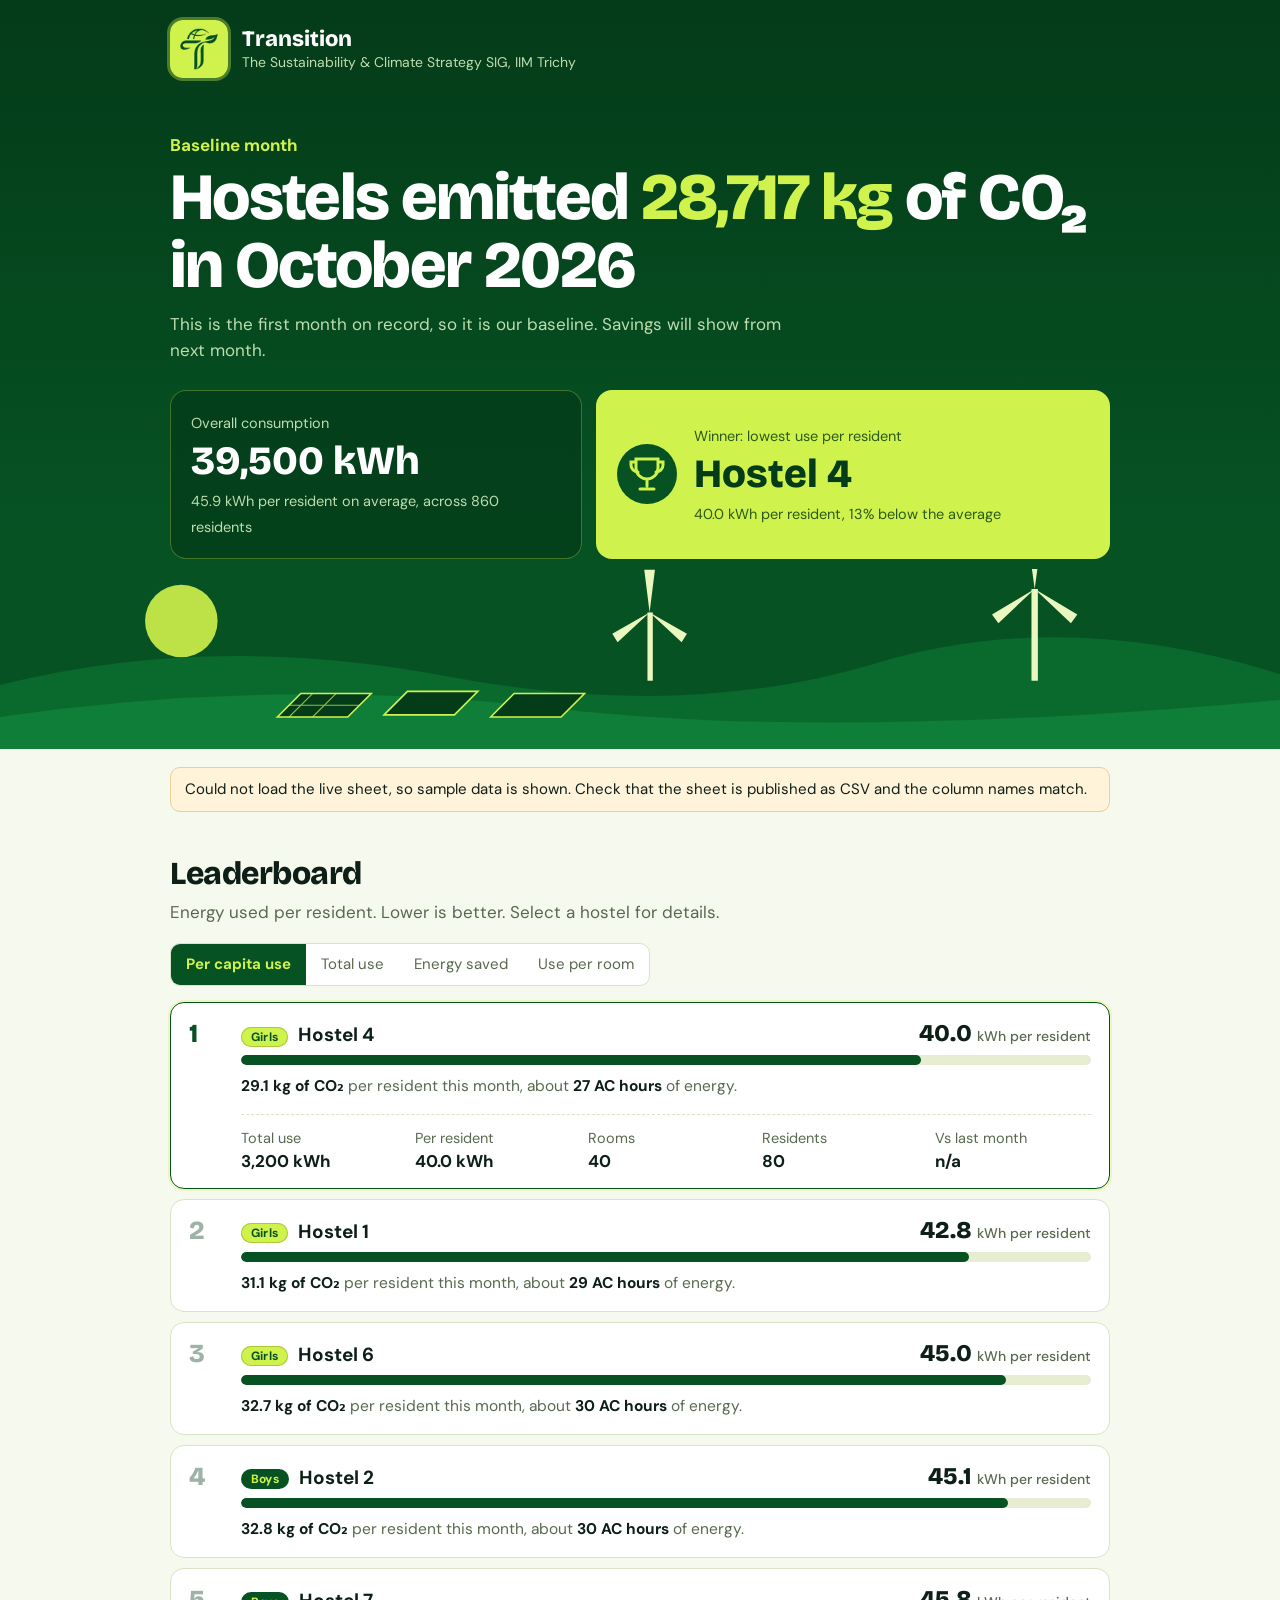
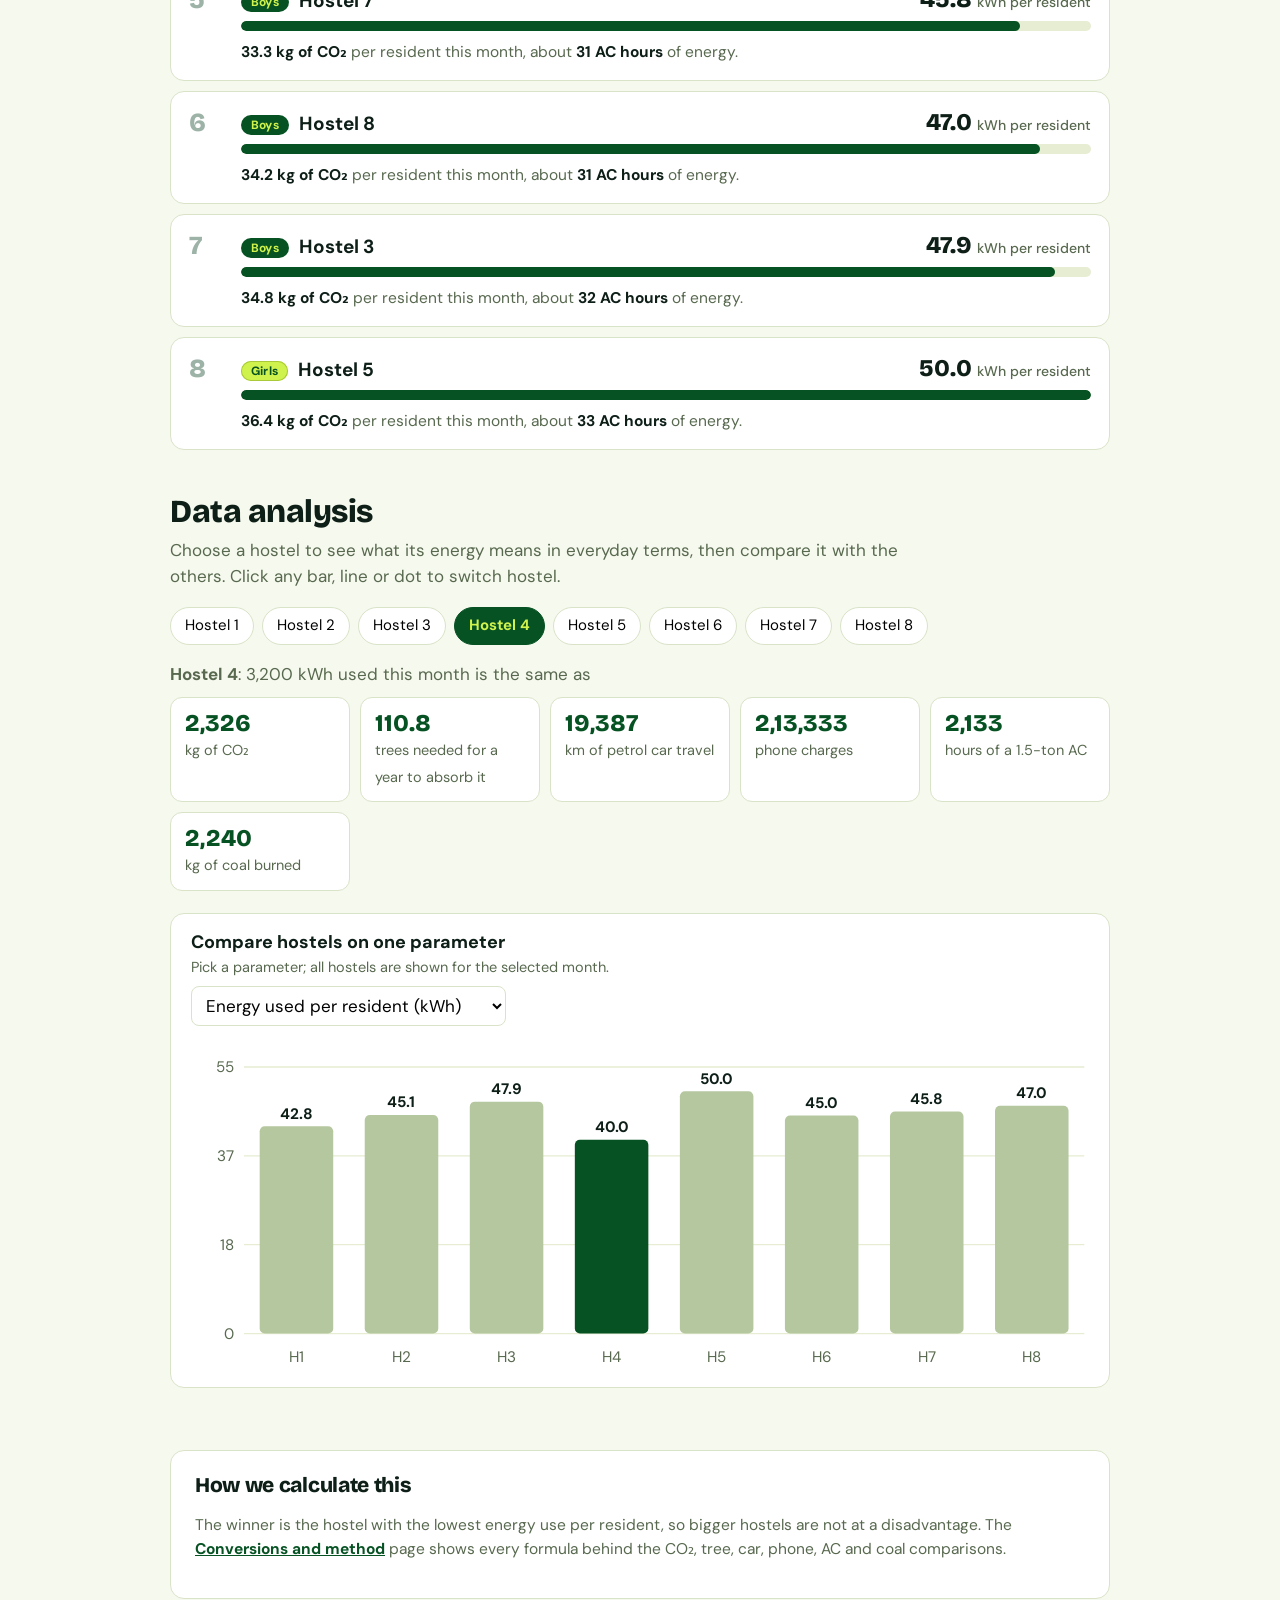
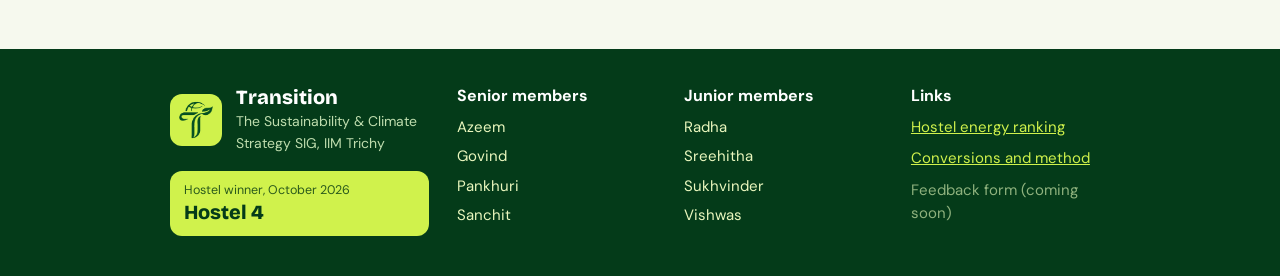
==== commit cf6eee90: "Add files via upload" ====
--- a/index.html
+++ b/index.html
@@ -89,6 +89,7 @@
  return rows.filter(r=>r.month===m).map(r=>{const p=pm&&rows.find(x=>x.month===pm&&x.hostel===r.hostel),rate=r.kwh/r.res;
   return{...r,rate,room:r.kwh/r.rooms,pm,saved:p?(p.kwh/p.res-rate)*r.res:null,pct:p?(rate/(p.kwh/p.res)-1)*100:null}})}
 const co2=k=>k*CFG.EF;
+const tag=n=>{const g=(CFG.HOSTEL_TYPE||{})[(n.match(/\d+/)||[])[0]];return g?`<span class="tag ${g.toLowerCase()}">${g}</span>`:""};
 const eqs=k=>[[nf(co2(k)),"kg of CO₂"],[nf(co2(k)/CFG.TREE,1),"trees needed for a year to absorb it"],[nf(co2(k)/CFG.CAR),"km of petrol car travel"],[nf(k/CFG.PHONE),"phone charges"],[nf(k/CFG.AC),"hours of a 1.5-ton AC"],[nf(k*CFG.COAL),"kg of coal burned"]];
 const PARAMS={rate:["Energy used per resident (kWh)",h=>h.rate,1],kwh:["Total energy used (kWh)",h=>h.kwh,0],co2:["CO₂ emitted (kg)",h=>co2(h.kwh),0],trees:["Trees to absorb it for a year",h=>co2(h.kwh)/CFG.TREE,1],car:["Car km with the same CO₂",h=>co2(h.kwh)/CFG.CAR,0],ac:["AC hours of the same energy",h=>h.kwh/CFG.AC,0],coal:["Coal burned (kg)",h=>h.kwh*CFG.COAL,0],saved:["Energy saved vs last month (kWh)",h=>h.saved,0],co2s:["CO₂ avoided vs last month (kg)",h=>h.saved==null?null:co2(h.saved),0]};
 
@@ -120,7 +121,7 @@
    :m==="room"?`<b>${nf(co2(v),1)} kg of CO₂</b> per room this month.`
    :`<b>${nf(co2(m==="rate"?v:v/h.res*h.res),m==="rate"?1:0)} kg of CO₂</b> ${m==="rate"?"per resident":"emitted"} this month, about <b>${nf(m==="rate"?v/CFG.AC:v/CFG.AC,0)} AC hours</b> of energy.`;
   return `<div class="row ${h.hostel===sel?"sel":""}" tabindex="0" role="button" aria-expanded="${h.hostel===sel}" data-h="${h.hostel}"><div class="rank">${i+1}</div>
-   <div><div class="top"><span class="nm">${h.hostel}</span><span class="big ${neg?"neg":""}">${val}</span></div><div class="trk"><div class="bar ${neg?"neg":""}" data-w="${Math.max(Math.abs(v)/mx*100,2)}"></div></div><div class="mean">${mean}</div></div>
+   <div><div class="top"><span class="nm">${tag(h.hostel)}${h.hostel}</span><span class="big ${neg?"neg":""}">${val}</span></div><div class="trk"><div class="bar ${neg?"neg":""}" data-w="${Math.max(Math.abs(v)/mx*100,2)}"></div></div><div class="mean">${mean}</div></div>
    <div class="det"><span>Total use<b>${nf(h.kwh)} kWh</b></span><span>Per resident<b>${nf(h.rate,1)} kWh</b></span><span>Rooms<b>${nf(h.rooms)}</b></span><span>Residents<b>${nf(h.res)}</b></span><span>Vs last month<b>${h.pct==null?"n/a":(h.pct>0?"+":"")+nf(h.pct,1)+"% per resident"}</b></span></div></div>`}).join("");
  requestAnimationFrame(()=>requestAnimationFrame(()=>document.querySelectorAll(".bar").forEach(b=>b.style.width=b.dataset.w+"%")))}
 
--- a/style.css
+++ b/style.css
@@ -73,3 +73,5 @@
 .calc{display:flex;gap:10px;align-items:center;flex-wrap:wrap;margin-bottom:14px}.calc input{padding:9px 12px;border:1px solid var(--line);border-radius:8px;font:inherit;width:160px}
 .tw{overflow-x:auto}.how a{color:var(--forest);font-weight:700}
 @media (max-width:860px){.fg{grid-template-columns:1fr 1fr}}@media (max-width:520px){.fg{grid-template-columns:1fr}}
+.tag{display:inline-block;font:700 12px/1 var(--body);padding:4px 10px;border-radius:99px;margin-right:10px;vertical-align:middle;letter-spacing:.02em}
+.tag.girls{background:var(--lime);color:var(--forest);box-shadow:inset 0 0 0 1px #A9C93A}.tag.boys{background:var(--forest);color:var(--lime)}
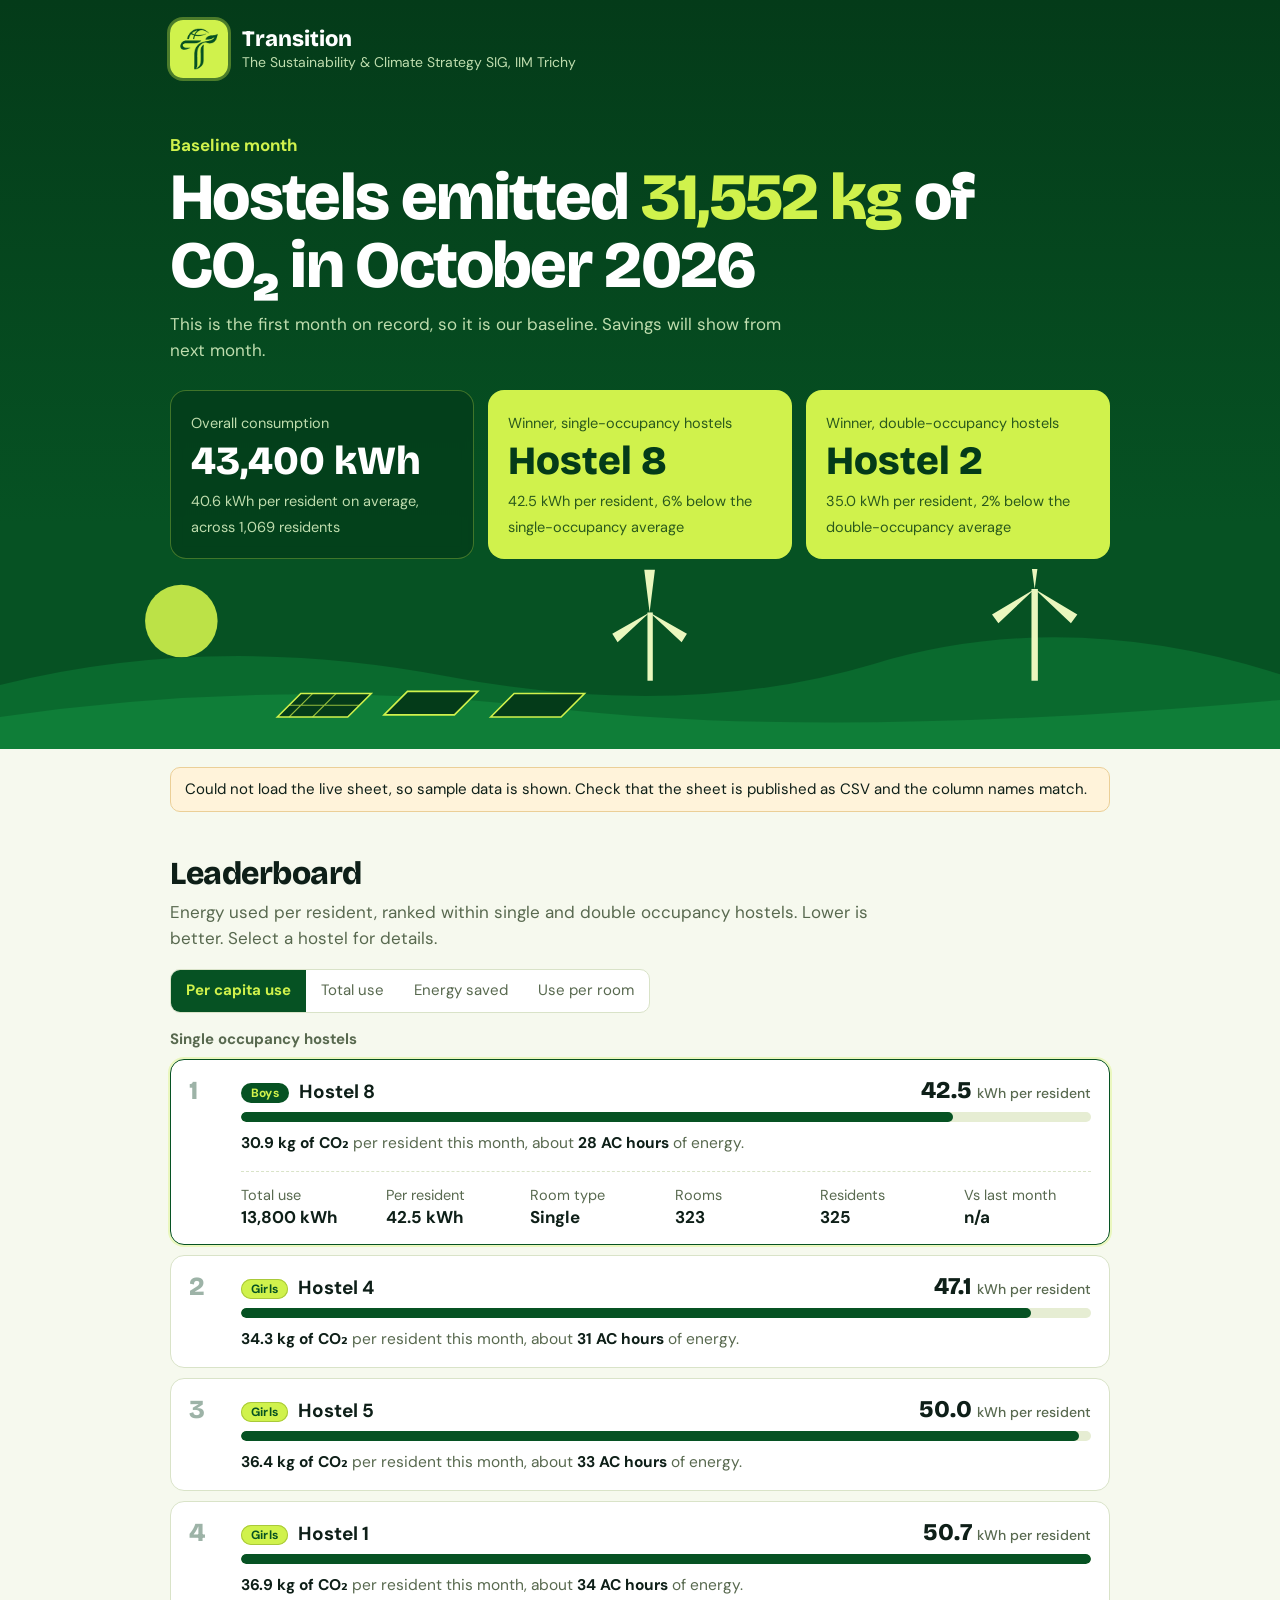
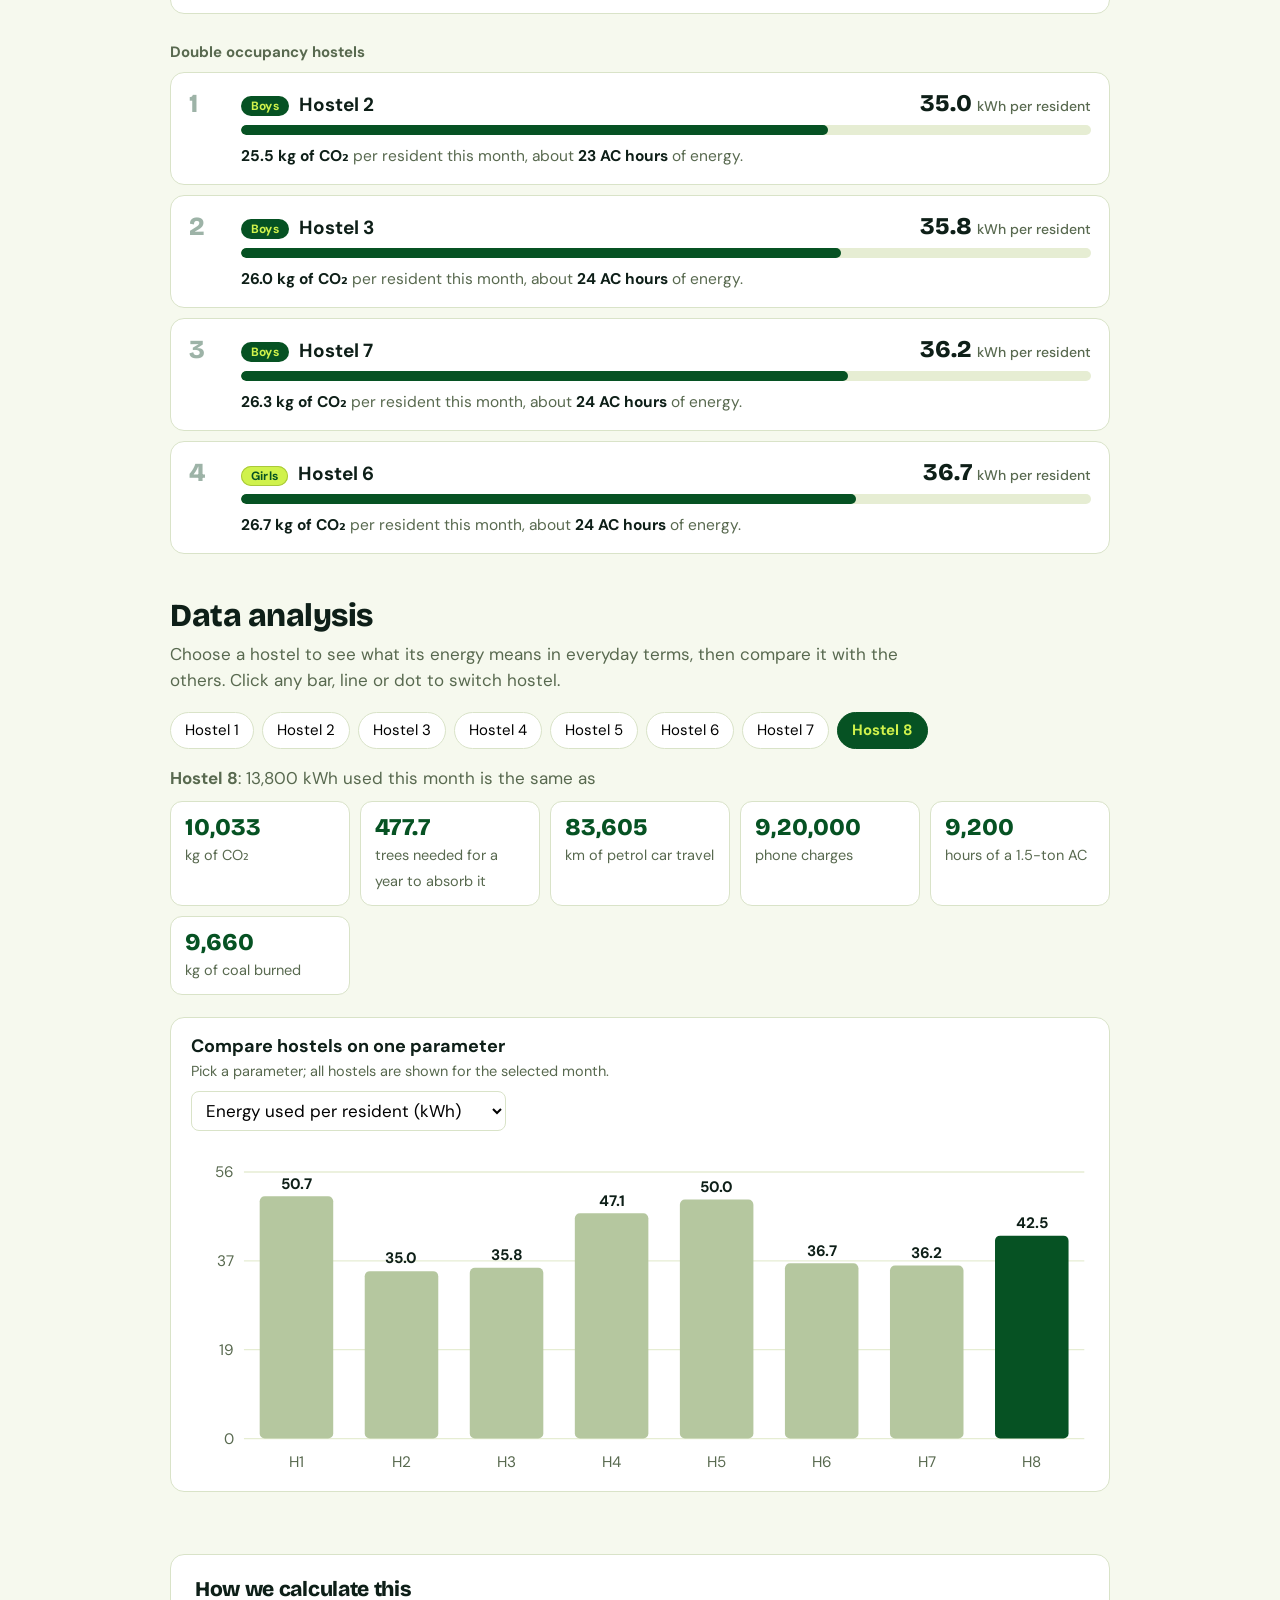
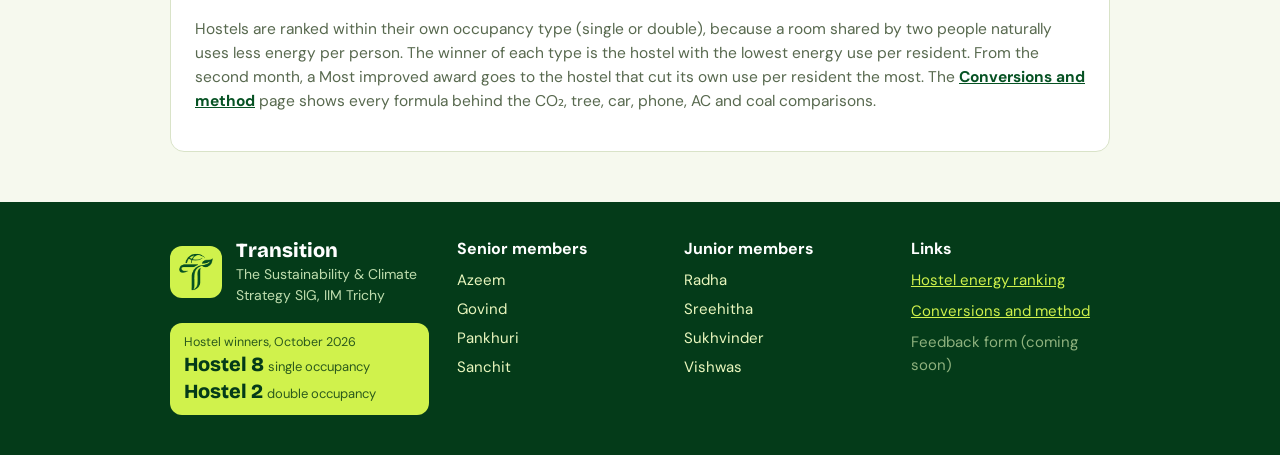
==== commit aefdc067: "Add files via upload" ====
--- a/index.html
+++ b/index.html
@@ -29,8 +29,9 @@
     <h1 id="h1"></h1><p class="lede" id="lede"></p>
     <div class="cards">
       <div class="card"><small>Overall consumption</small><div class="n" id="tot"></div><small id="totm"></small></div>
-      <div class="card win"><svg width="62" height="62" viewBox="0 0 62 62" aria-hidden="true"><circle cx="31" cy="31" r="30" fill="#065223"/><path d="M20 16h22v9a11 11 0 0 1-22 0zM20 19h-5v3a7 7 0 0 0 7 7M42 19h5v3a7 7 0 0 1-7 7M31 36v7M24 46h14" fill="none" stroke="#D0F24C" stroke-width="3" stroke-linecap="round"/></svg>
-        <div><small>Winner: lowest use per resident</small><div class="n" id="wn"></div><small id="wm"></small></div></div>
+      <div class="card win"><div><small>Winner, single-occupancy hostels</small><div class="n" id="wn"></div><small id="wm"></small></div></div>
+      <div class="card win"><div><small>Winner, double-occupancy hostels</small><div class="n" id="wn2"></div><small id="wm2"></small></div></div>
+      <div class="card win" id="mic" style="display:none"><div><small>Most improved this month</small><div class="n" id="min"></div><small id="mim"></small></div></div>
     </div>
   </div>
 </header>
@@ -58,7 +59,7 @@
     
   </section>
 
-  <section><div class="how"><h3>How we calculate this</h3><p>The winner is the hostel with the lowest energy use per resident, so bigger hostels are not at a disadvantage. The <a href="conversions.html">Conversions and method</a> page shows every formula behind the CO₂, tree, car, phone, AC and coal comparisons.</p></div></section>
+  <section><div class="how"><h3>How we calculate this</h3><p>Hostels are ranked within their own occupancy type (single or double), because a room shared by two people naturally uses less energy per person. The winner of each type is the hostel with the lowest energy use per resident. From the second month, a Most improved award goes to the hostel that cut its own use per resident the most. The <a href="conversions.html">Conversions and method</a> page shows every formula behind the CO₂, tree, car, phone, AC and coal comparisons.</p></div></section>
 </main>
 
 <footer id="ft"></footer>
@@ -67,7 +68,7 @@
 <script src="common.js"></script>
 <script>
 /* Settings are in config.js */
-const SAMPLE=[["Hostel 1",60,118,5050],["Hostel 2",50,92,4150],["Hostel 3",80,140,6700],["Hostel 4",40,80,3200],["Hostel 5",90,150,7500],["Hostel 6",36,60,2700],["Hostel 7",64,120,5500],["Hostel 8",55,100,4700]].map(([hostel,rooms,res,kwh])=>({month:"2026-10",hostel,rooms,res,kwh}));
+const SAMPLE=[["Hostel 1",70,71,3600],["Hostel 2",69,137,4800],["Hostel 3",70,137,4900],["Hostel 4",70,70,3300],["Hostel 5",70,74,3700],["Hostel 6",70,139,5100],["Hostel 7",61,116,4200],["Hostel 8",323,325,13800]].map(([hostel,rooms,res,kwh])=>({month:"2026-10",hostel,rooms,res,kwh}));
 let rows=[],months=[],month="",metric="rate",sel=null,param="rate",D=[];
 const $=id=>document.getElementById(id),nf=(n,d=0)=>n.toLocaleString("en-IN",{maximumFractionDigits:d,minimumFractionDigits:d});
 const mName=m=>{const[y,o]=m.split("-");return new Date(y,o-1).toLocaleString("en-IN",{month:"long",year:"numeric"})};
@@ -89,6 +90,8 @@
  return rows.filter(r=>r.month===m).map(r=>{const p=pm&&rows.find(x=>x.month===pm&&x.hostel===r.hostel),rate=r.kwh/r.res;
   return{...r,rate,room:r.kwh/r.rooms,pm,saved:p?(p.kwh/p.res-rate)*r.res:null,pct:p?(rate/(p.kwh/p.res)-1)*100:null}})}
 const co2=k=>k*CFG.EF;
+var WL=[];const typeOf=n=>(CFG.ROOM_TYPE||{})[(n.match(/\d+/)||[])[0]];
+function win(t,idn,idm){const g=D.filter(x=>typeOf(x.hostel)===t);const c=$(idn).closest(".card");if(!g.length){c.style.display="none";return null}c.style.display="";const w=g.slice().sort((a,b)=>a.rate-b.rate)[0],avg=g.reduce((s,x)=>s+x.kwh,0)/g.reduce((s,x)=>s+x.res,0);$(idn).textContent=w.hostel;$(idm).textContent=`${nf(w.rate,1)} kWh per resident, ${nf((1-w.rate/avg)*100)}% below the ${t.toLowerCase()}-occupancy average`;return w}
 const tag=n=>{const g=(CFG.HOSTEL_TYPE||{})[(n.match(/\d+/)||[])[0]];return g?`<span class="tag ${g.toLowerCase()}">${g}</span>`:""};
 const eqs=k=>[[nf(co2(k)),"kg of CO₂"],[nf(co2(k)/CFG.TREE,1),"trees needed for a year to absorb it"],[nf(co2(k)/CFG.CAR),"km of petrol car travel"],[nf(k/CFG.PHONE),"phone charges"],[nf(k/CFG.AC),"hours of a 1.5-ton AC"],[nf(k*CFG.COAL),"kg of coal burned"]];
 const PARAMS={rate:["Energy used per resident (kWh)",h=>h.rate,1],kwh:["Total energy used (kWh)",h=>h.kwh,0],co2:["CO₂ emitted (kg)",h=>co2(h.kwh),0],trees:["Trees to absorb it for a year",h=>co2(h.kwh)/CFG.TREE,1],car:["Car km with the same CO₂",h=>co2(h.kwh)/CFG.CAR,0],ac:["AC hours of the same energy",h=>h.kwh/CFG.AC,0],coal:["Coal burned (kg)",h=>h.kwh*CFG.COAL,0],saved:["Energy saved vs last month (kWh)",h=>h.saved,0],co2s:["CO₂ avoided vs last month (kg)",h=>h.saved==null?null:co2(h.saved),0]};
@@ -103,8 +106,10 @@
   $("h1").innerHTML=`Hostels emitted <em>${nf(co2(tot))} kg</em> of CO₂ in ${mName(month)}`;
   $("lede").textContent="This is the first month on record, so it is our baseline. Savings will show from next month."}
  $("tot").textContent=nf(tot)+" kWh";$("totm").textContent=`${nf(tot/res,1)} kWh per resident on average, across ${nf(res)} residents`;
- const w=D.slice().sort((a,b)=>a.rate-b.rate)[0],avg=tot/res;
- $("wn").textContent=w.hostel;$("wm").textContent=`${nf(w.rate,1)} kWh per resident, ${nf((1-w.rate/avg)*100)}% below the average`;
+ const w1=win("Single","wn","wm"),w2=win("Double","wn2","wm2");let w=w1||w2;WL=[];if(w1)WL.push(["single occupancy",w1.hostel]);if(w2)WL.push(["double occupancy",w2.hostel]);
+ if(!w){w=D.slice().sort((a,b)=>a.rate-b.rate)[0];$("wn").textContent=w.hostel;$("wm").textContent=`${nf(w.rate,1)} kWh per resident`;$("wn").closest(".card").style.display="";WL=[["lowest use per resident",w.hostel]]}
+ const mi=has?D.filter(x=>x.pct!=null).sort((a,b)=>a.pct-b.pct)[0]:null;$("mic").style.display=mi?"":"none";
+ if(mi){$("min").textContent=mi.hostel;$("mim").textContent=`${nf(Math.abs(mi.pct),1)}% ${mi.pct<=0?"less":"more"} energy per resident than last month`;WL.push(["most improved",mi.hostel])}
  $("months").innerHTML=months.length<2?"":months.map(m=>`<button data-mo="${m}" aria-pressed="${m===month}">${mName(m)}</button>`).join("");
  return w}
 
@@ -113,16 +118,18 @@
  document.querySelectorAll("#seg button").forEach(b=>b.setAttribute("aria-pressed",b.dataset.m===m));
  if(m==="saved"&&!has){$("bs").textContent="Energy saved compares each hostel with its own use in the previous month.";$("board").innerHTML='<div class="notice" style="margin:0">This is the first month on record, so there is nothing to compare with yet. Energy saved will appear here once next month\'s data is added.</div>';return}
  const list=D.filter(x=>x[key]!=null).sort((a,b)=>desc?b[key]-a[key]:a[key]-b[key]);
- $("bs").textContent={saved:`Energy saved since ${pm?mName(pm):"last month"}, adjusted for residents. Higher is better.`,rate:"Energy used per resident. Lower is better.",kwh:"Total energy used. Lower is better.",room:"Energy used per room. Lower is better."}[m]+" Select a hostel for details.";
+ $("bs").textContent={saved:`Energy saved since ${pm?mName(pm):"last month"}, adjusted for residents. Higher is better.`,rate:"Energy used per resident, ranked within single and double occupancy hostels. Lower is better.",kwh:"Total energy used. Lower is better.",room:"Energy used per room, ranked within single and double occupancy hostels. Lower is better."}[m]+" Select a hostel for details.";
  const mx=Math.max(...list.map(x=>Math.abs(x[key])),1);
- $("board").innerHTML=list.map((h,i)=>{const v=h[key],neg=m==="saved"&&v<0;
+ const rowf=(h,i)=>{const v=h[key],neg=m==="saved"&&v<0;
   const val=m==="saved"?`${v>=0?"+":"−"}${nf(Math.abs(v))} <small>kWh ${v>=0?"saved":"extra"}</small>`:m==="rate"?`${nf(v,1)} <small>kWh per resident</small>`:m==="room"?`${nf(v,1)} <small>kWh per room</small>`:`${nf(v)} <small>kWh</small>`;
   const mean=m==="saved"?(v>=0?`<b>${nf(co2(v))} kg of CO₂</b> avoided, as much as <b>${nf(co2(v)/CFG.TREE,1)} trees</b> absorb in a year, or <b>${nf(co2(v)/CFG.CAR)} km</b> of car travel.`:`<b>${nf(co2(-v))} kg</b> more CO₂ than last month, about <b>${nf(-v/CFG.AC)} hours</b> of AC.`)
    :m==="room"?`<b>${nf(co2(v),1)} kg of CO₂</b> per room this month.`
    :`<b>${nf(co2(m==="rate"?v:v/h.res*h.res),m==="rate"?1:0)} kg of CO₂</b> ${m==="rate"?"per resident":"emitted"} this month, about <b>${nf(m==="rate"?v/CFG.AC:v/CFG.AC,0)} AC hours</b> of energy.`;
   return `<div class="row ${h.hostel===sel?"sel":""}" tabindex="0" role="button" aria-expanded="${h.hostel===sel}" data-h="${h.hostel}"><div class="rank">${i+1}</div>
    <div><div class="top"><span class="nm">${tag(h.hostel)}${h.hostel}</span><span class="big ${neg?"neg":""}">${val}</span></div><div class="trk"><div class="bar ${neg?"neg":""}" data-w="${Math.max(Math.abs(v)/mx*100,2)}"></div></div><div class="mean">${mean}</div></div>
-   <div class="det"><span>Total use<b>${nf(h.kwh)} kWh</b></span><span>Per resident<b>${nf(h.rate,1)} kWh</b></span><span>Rooms<b>${nf(h.rooms)}</b></span><span>Residents<b>${nf(h.res)}</b></span><span>Vs last month<b>${h.pct==null?"n/a":(h.pct>0?"+":"")+nf(h.pct,1)+"% per resident"}</b></span></div></div>`}).join("");
+   <div class="det"><span>Total use<b>${nf(h.kwh)} kWh</b></span><span>Per resident<b>${nf(h.rate,1)} kWh</b></span><span>Room type<b>${typeOf(h.hostel)||"n/a"}</b></span><span>Rooms<b>${nf(h.rooms)}</b></span><span>Residents<b>${nf(h.res)}</b></span><span>Vs last month<b>${h.pct==null?"n/a":(h.pct>0?"+":"")+nf(h.pct,1)+"% per resident"}</b></span></div></div>`};
+ const grp=(m==="rate"||m==="room")&&list.some(x=>typeOf(x.hostel));
+ $("board").innerHTML=grp?["Single","Double"].map(t=>{const g=list.filter(x=>typeOf(x.hostel)===t);return g.length?`<div class="gh">${t} occupancy hostels</div>`+g.map(rowf).join(""):""}).join(""):list.map(rowf).join("");
  requestAnimationFrame(()=>requestAnimationFrame(()=>document.querySelectorAll(".bar").forEach(b=>b.style.width=b.dataset.w+"%")))}
 
 const G="#065223",GR="#B5C79F",AX="#58694F";
@@ -150,7 +157,7 @@
   const p=pts(sel);if(p.length){s+=`<polyline points="${p.map(q=>q[0]+","+q[1]).join(" ")}" fill="none" stroke="${G}" stroke-width="4" stroke-linejoin="round"/>`+p.map(q=>`<circle cx="${q[0]}" cy="${q[1]}" r="5.5" fill="${G}"><title>${sel}, ${mShort(q[3])}: ${nf(q[2],1)} kWh per resident</title></circle><text x="${q[0]}" y="${q[1]-12}" text-anchor="middle" font-size="12.5" font-weight="700">${nf(q[2],1)}</text>`).join("")+`<text x="${p[p.length-1][0]+12}" y="${p[p.length-1][1]+4}" font-size="13" font-weight="700" fill="${G}">${sel}</text>`}
   $("c2").innerHTML=s+"</svg>"}}
 
-function render(){D=calc(month);const has=D.some(x=>x.saved!=null),w=hero();if(!D.find(x=>x.hostel===sel))sel=w.hostel;board(has);analysis();renderFooter({month:mName(month),name:w.hostel})}
+function render(){D=calc(month);const has=D.some(x=>x.saved!=null),w=hero();if(!D.find(x=>x.hostel===sel))sel=w.hostel;board(has);analysis();renderFooter({month:mName(month),list:WL})}
 function pick(e){if(e.type==="keydown"&&e.key!=="Enter"&&e.key!==" ")return;const t=e.target.closest("[data-h]");if(!t)return;e.preventDefault();sel=t.dataset.h;render()}
 $("months").addEventListener("click",e=>{const b=e.target.closest("button");if(b){month=b.dataset.mo;sel=null;render()}});
 $("seg").addEventListener("click",e=>{const b=e.target.closest("button");if(b){metric=b.dataset.m;render()}});
--- a/style.css
+++ b/style.css
@@ -75,3 +75,6 @@
 @media (max-width:860px){.fg{grid-template-columns:1fr 1fr}}@media (max-width:520px){.fg{grid-template-columns:1fr}}
 .tag{display:inline-block;font:700 12px/1 var(--body);padding:4px 10px;border-radius:99px;margin-right:10px;vertical-align:middle;letter-spacing:.02em}
 .tag.girls{background:var(--lime);color:var(--forest);box-shadow:inset 0 0 0 1px #A9C93A}.tag.boys{background:var(--forest);color:var(--lime)}
+.gh{margin:18px 0 0;font:700 15px var(--body);color:var(--muted)}.gh:first-child{margin-top:0}
+.wf span{font-size:13px;color:#2B5A1C}
+@media (min-width:701px){.cards{grid-template-columns:repeat(auto-fit,minmax(200px,1fr))}}
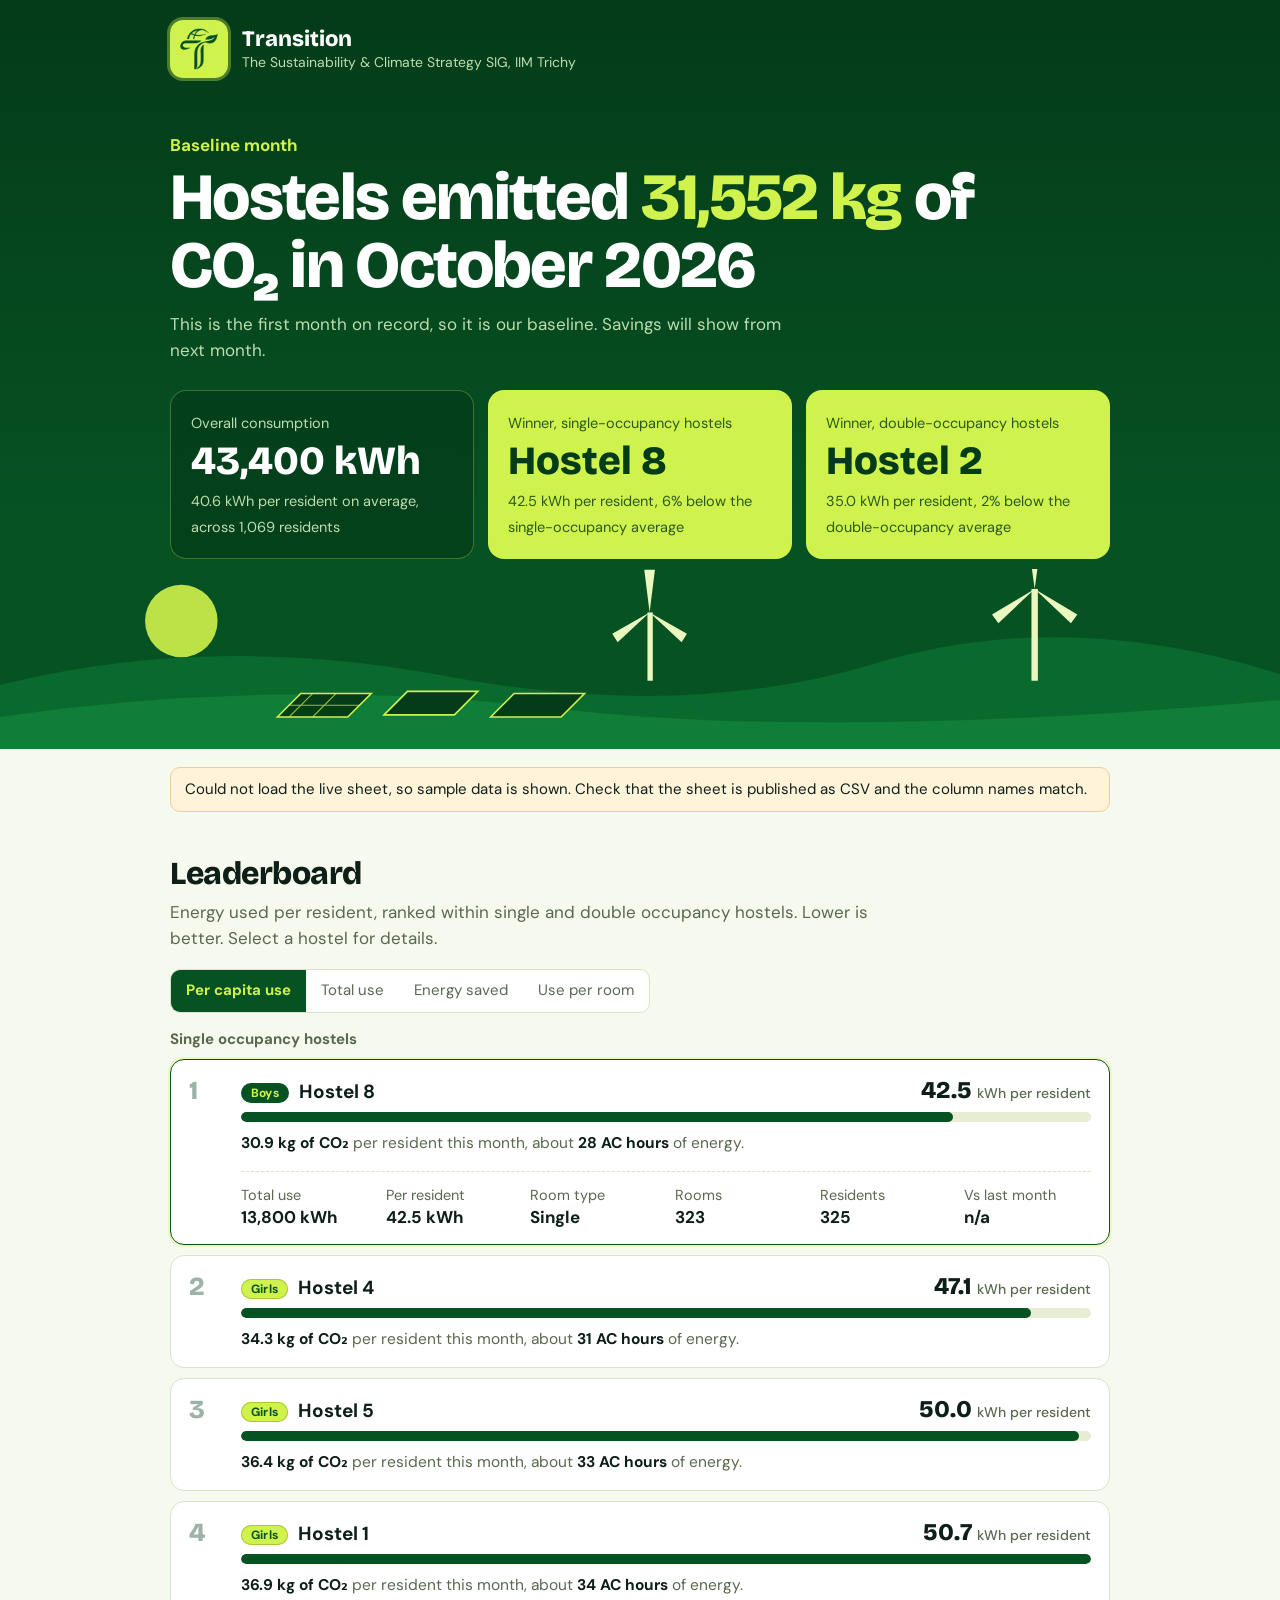
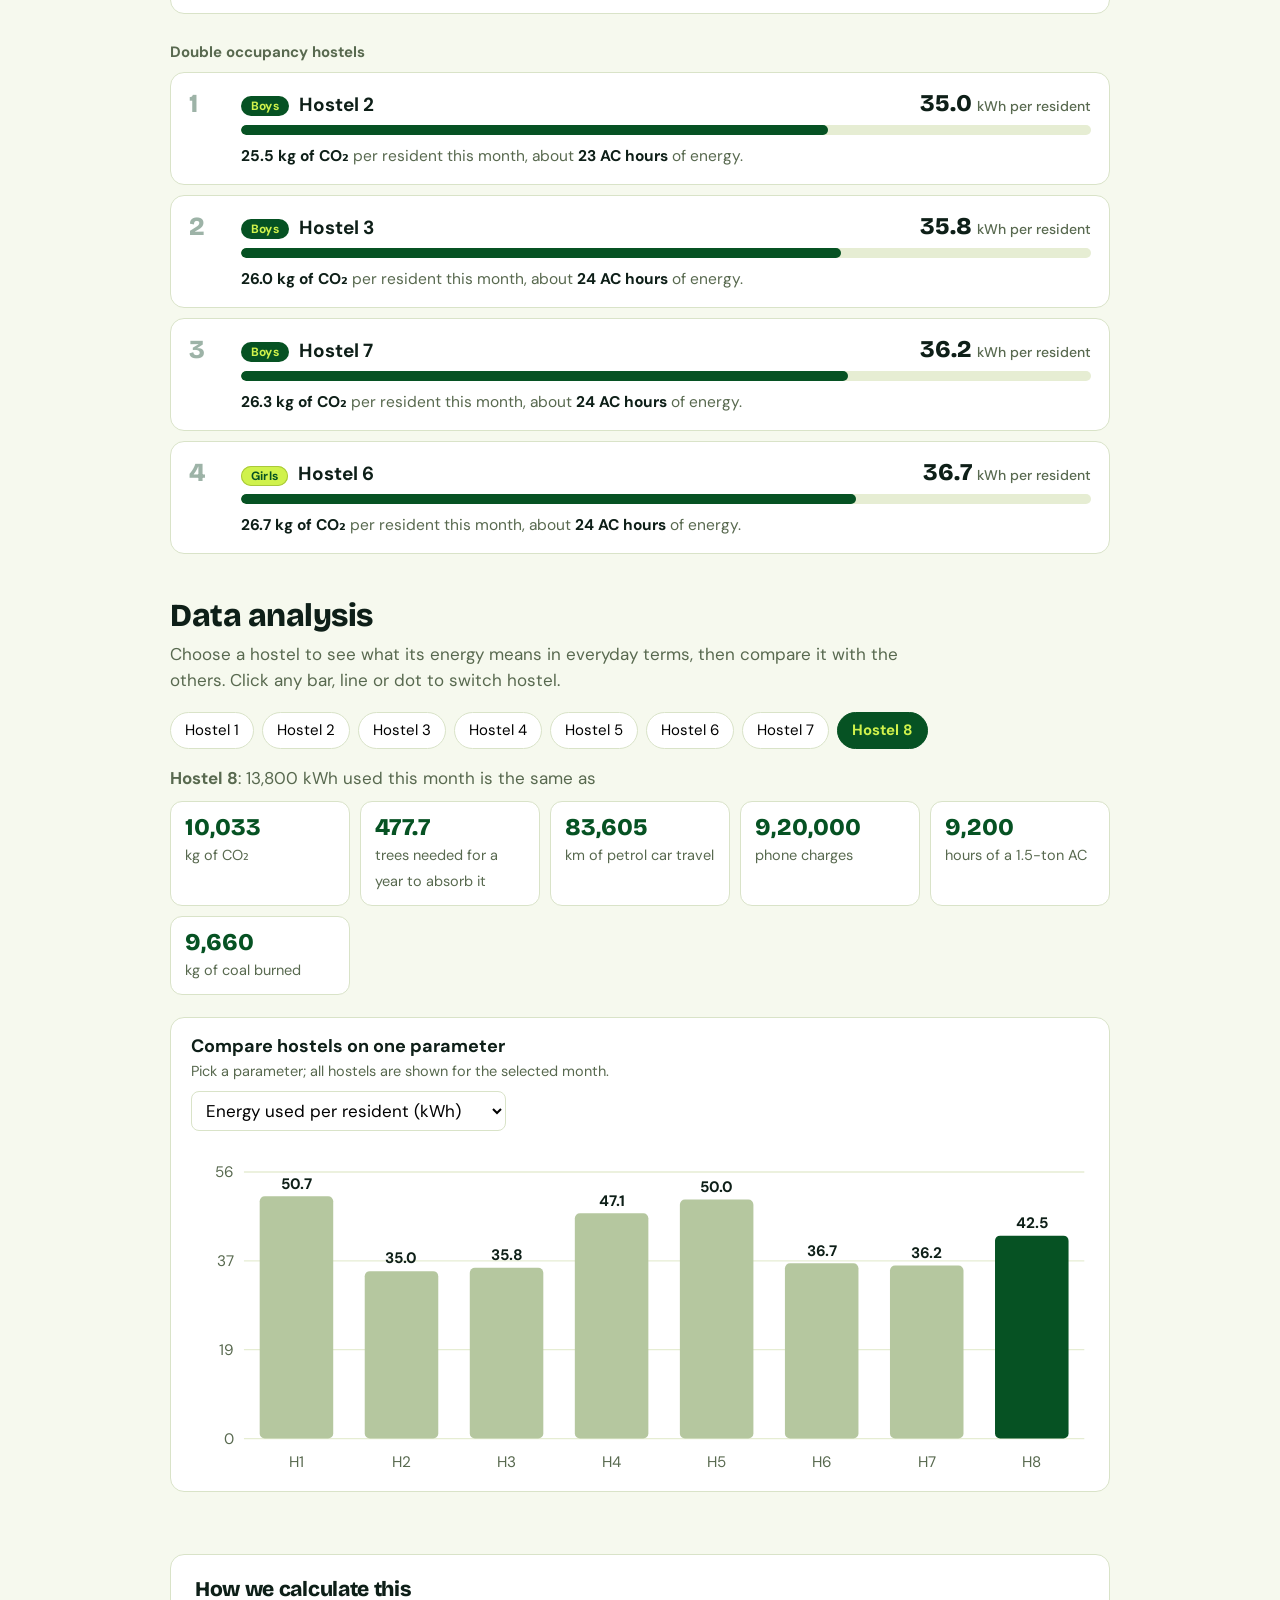
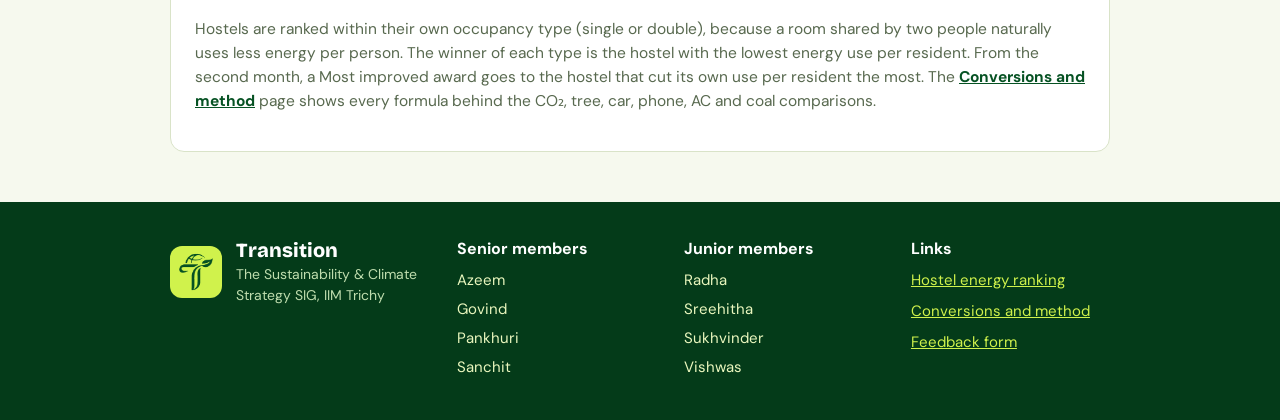
==== commit 1f187fa5: "Add files via upload" ====
--- a/index.html
+++ b/index.html
@@ -90,9 +90,10 @@
  return rows.filter(r=>r.month===m).map(r=>{const p=pm&&rows.find(x=>x.month===pm&&x.hostel===r.hostel),rate=r.kwh/r.res;
   return{...r,rate,room:r.kwh/r.rooms,pm,saved:p?(p.kwh/p.res-rate)*r.res:null,pct:p?(rate/(p.kwh/p.res)-1)*100:null}})}
 const co2=k=>k*CFG.EF;
-var WL=[];const typeOf=n=>(CFG.ROOM_TYPE||{})[(n.match(/\d+/)||[])[0]];
+var WL=[];const DEF_ROOM={1:"Single",2:"Double",3:"Double",4:"Single",5:"Single",6:"Double",7:"Double",8:"Single"},DEF_SEX={1:"Girls",2:"Boys",3:"Boys",4:"Girls",5:"Girls",6:"Girls",7:"Boys",8:"Boys"};
+const typeOf=n=>(CFG.ROOM_TYPE||DEF_ROOM)[(n.match(/\d+/)||[])[0]];
 function win(t,idn,idm){const g=D.filter(x=>typeOf(x.hostel)===t);const c=$(idn).closest(".card");if(!g.length){c.style.display="none";return null}c.style.display="";const w=g.slice().sort((a,b)=>a.rate-b.rate)[0],avg=g.reduce((s,x)=>s+x.kwh,0)/g.reduce((s,x)=>s+x.res,0);$(idn).textContent=w.hostel;$(idm).textContent=`${nf(w.rate,1)} kWh per resident, ${nf((1-w.rate/avg)*100)}% below the ${t.toLowerCase()}-occupancy average`;return w}
-const tag=n=>{const g=(CFG.HOSTEL_TYPE||{})[(n.match(/\d+/)||[])[0]];return g?`<span class="tag ${g.toLowerCase()}">${g}</span>`:""};
+const tag=n=>{const g=(CFG.HOSTEL_TYPE||DEF_SEX)[(n.match(/\d+/)||[])[0]];return g?`<span class="tag ${g.toLowerCase()}">${g}</span>`:""};
 const eqs=k=>[[nf(co2(k)),"kg of CO₂"],[nf(co2(k)/CFG.TREE,1),"trees needed for a year to absorb it"],[nf(co2(k)/CFG.CAR),"km of petrol car travel"],[nf(k/CFG.PHONE),"phone charges"],[nf(k/CFG.AC),"hours of a 1.5-ton AC"],[nf(k*CFG.COAL),"kg of coal burned"]];
 const PARAMS={rate:["Energy used per resident (kWh)",h=>h.rate,1],kwh:["Total energy used (kWh)",h=>h.kwh,0],co2:["CO₂ emitted (kg)",h=>co2(h.kwh),0],trees:["Trees to absorb it for a year",h=>co2(h.kwh)/CFG.TREE,1],car:["Car km with the same CO₂",h=>co2(h.kwh)/CFG.CAR,0],ac:["AC hours of the same energy",h=>h.kwh/CFG.AC,0],coal:["Coal burned (kg)",h=>h.kwh*CFG.COAL,0],saved:["Energy saved vs last month (kWh)",h=>h.saved,0],co2s:["CO₂ avoided vs last month (kg)",h=>h.saved==null?null:co2(h.saved),0]};
 
@@ -107,7 +108,7 @@
   $("lede").textContent="This is the first month on record, so it is our baseline. Savings will show from next month."}
  $("tot").textContent=nf(tot)+" kWh";$("totm").textContent=`${nf(tot/res,1)} kWh per resident on average, across ${nf(res)} residents`;
  const w1=win("Single","wn","wm"),w2=win("Double","wn2","wm2");let w=w1||w2;WL=[];if(w1)WL.push(["single occupancy",w1.hostel]);if(w2)WL.push(["double occupancy",w2.hostel]);
- if(!w){w=D.slice().sort((a,b)=>a.rate-b.rate)[0];$("wn").textContent=w.hostel;$("wm").textContent=`${nf(w.rate,1)} kWh per resident`;$("wn").closest(".card").style.display="";WL=[["lowest use per resident",w.hostel]]}
+ if(!w){w=D.slice().sort((a,b)=>a.rate-b.rate)[0];$("wn").textContent=w.hostel;$("wm").textContent=`${nf(w.rate,1)} kWh per resident`;$("wn").closest(".card").style.display="";$("wn").closest(".card").querySelector("small").textContent="Winner, lowest use per resident";WL=[["lowest use per resident",w.hostel]]}
  const mi=has?D.filter(x=>x.pct!=null).sort((a,b)=>a.pct-b.pct)[0]:null;$("mic").style.display=mi?"":"none";
  if(mi){$("min").textContent=mi.hostel;$("mim").textContent=`${nf(Math.abs(mi.pct),1)}% ${mi.pct<=0?"less":"more"} energy per resident than last month`;WL.push(["most improved",mi.hostel])}
  $("months").innerHTML=months.length<2?"":months.map(m=>`<button data-mo="${m}" aria-pressed="${m===month}">${mName(m)}</button>`).join("");
